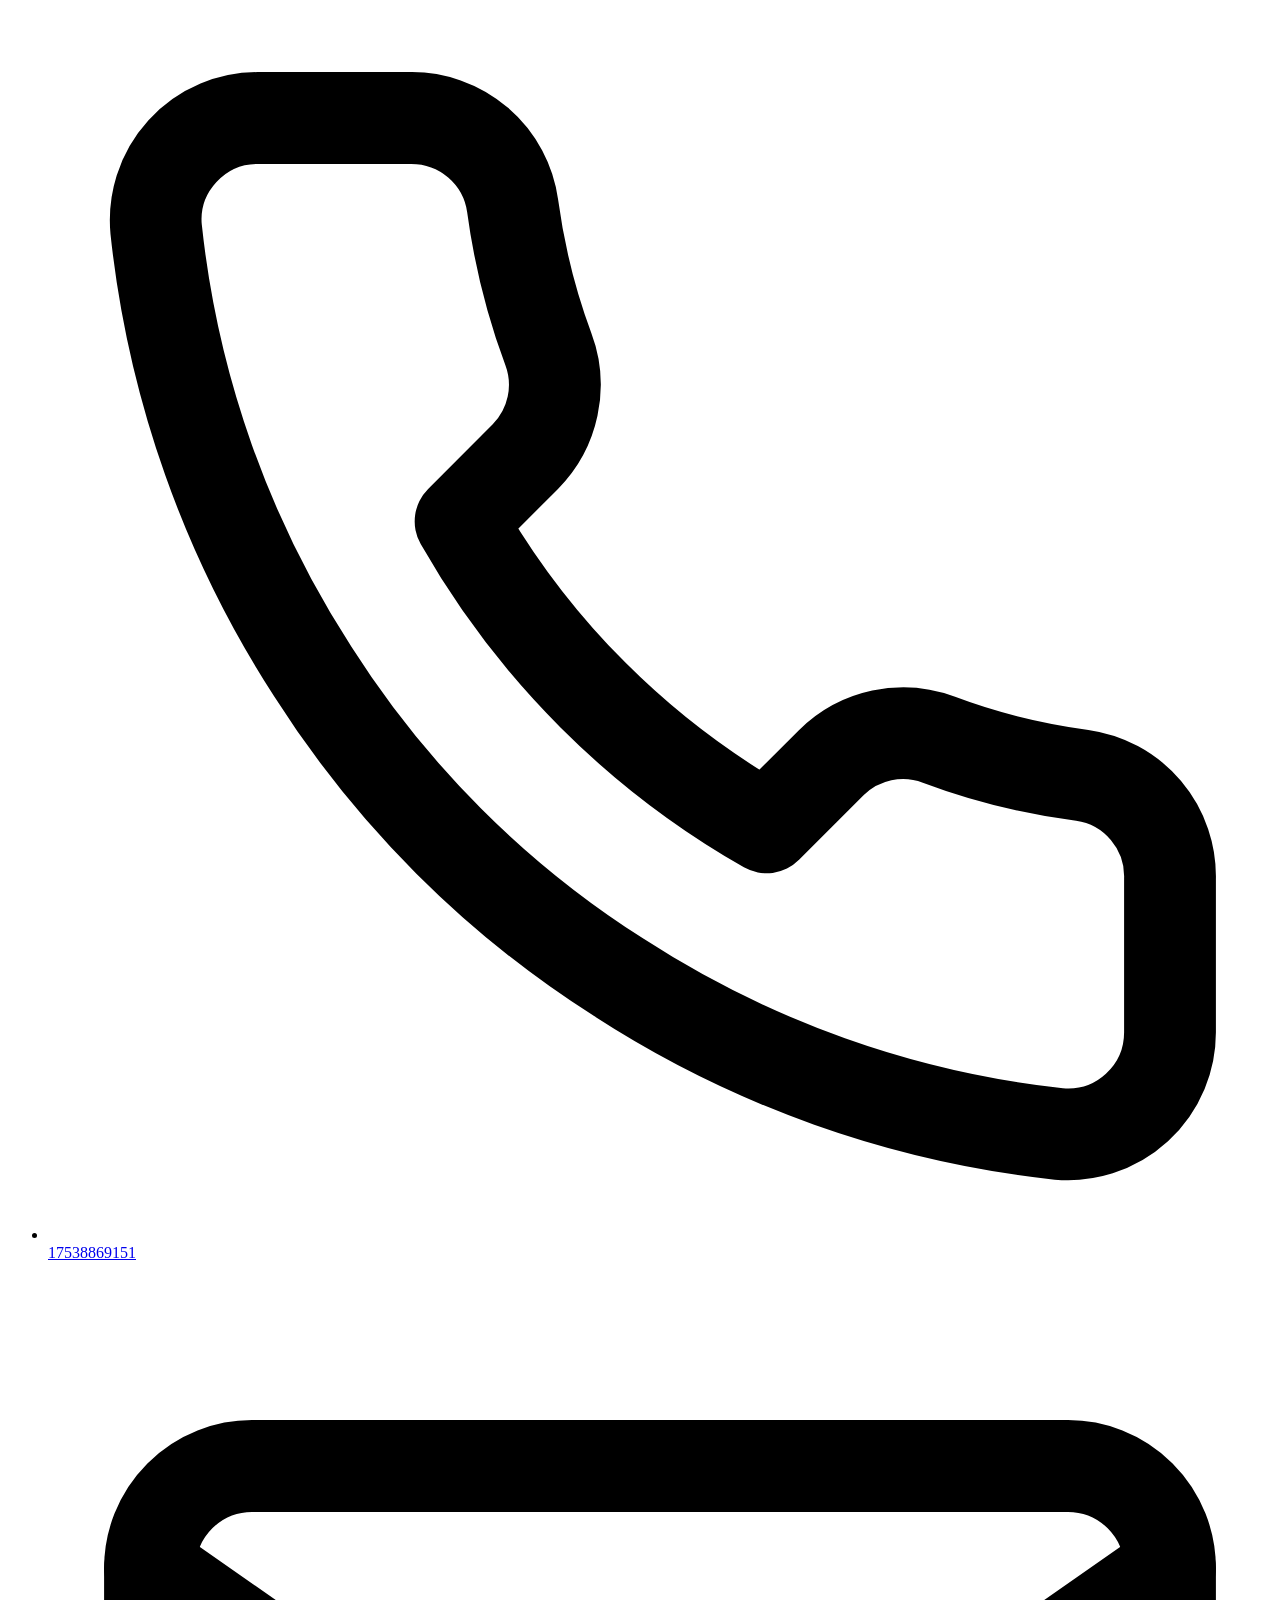
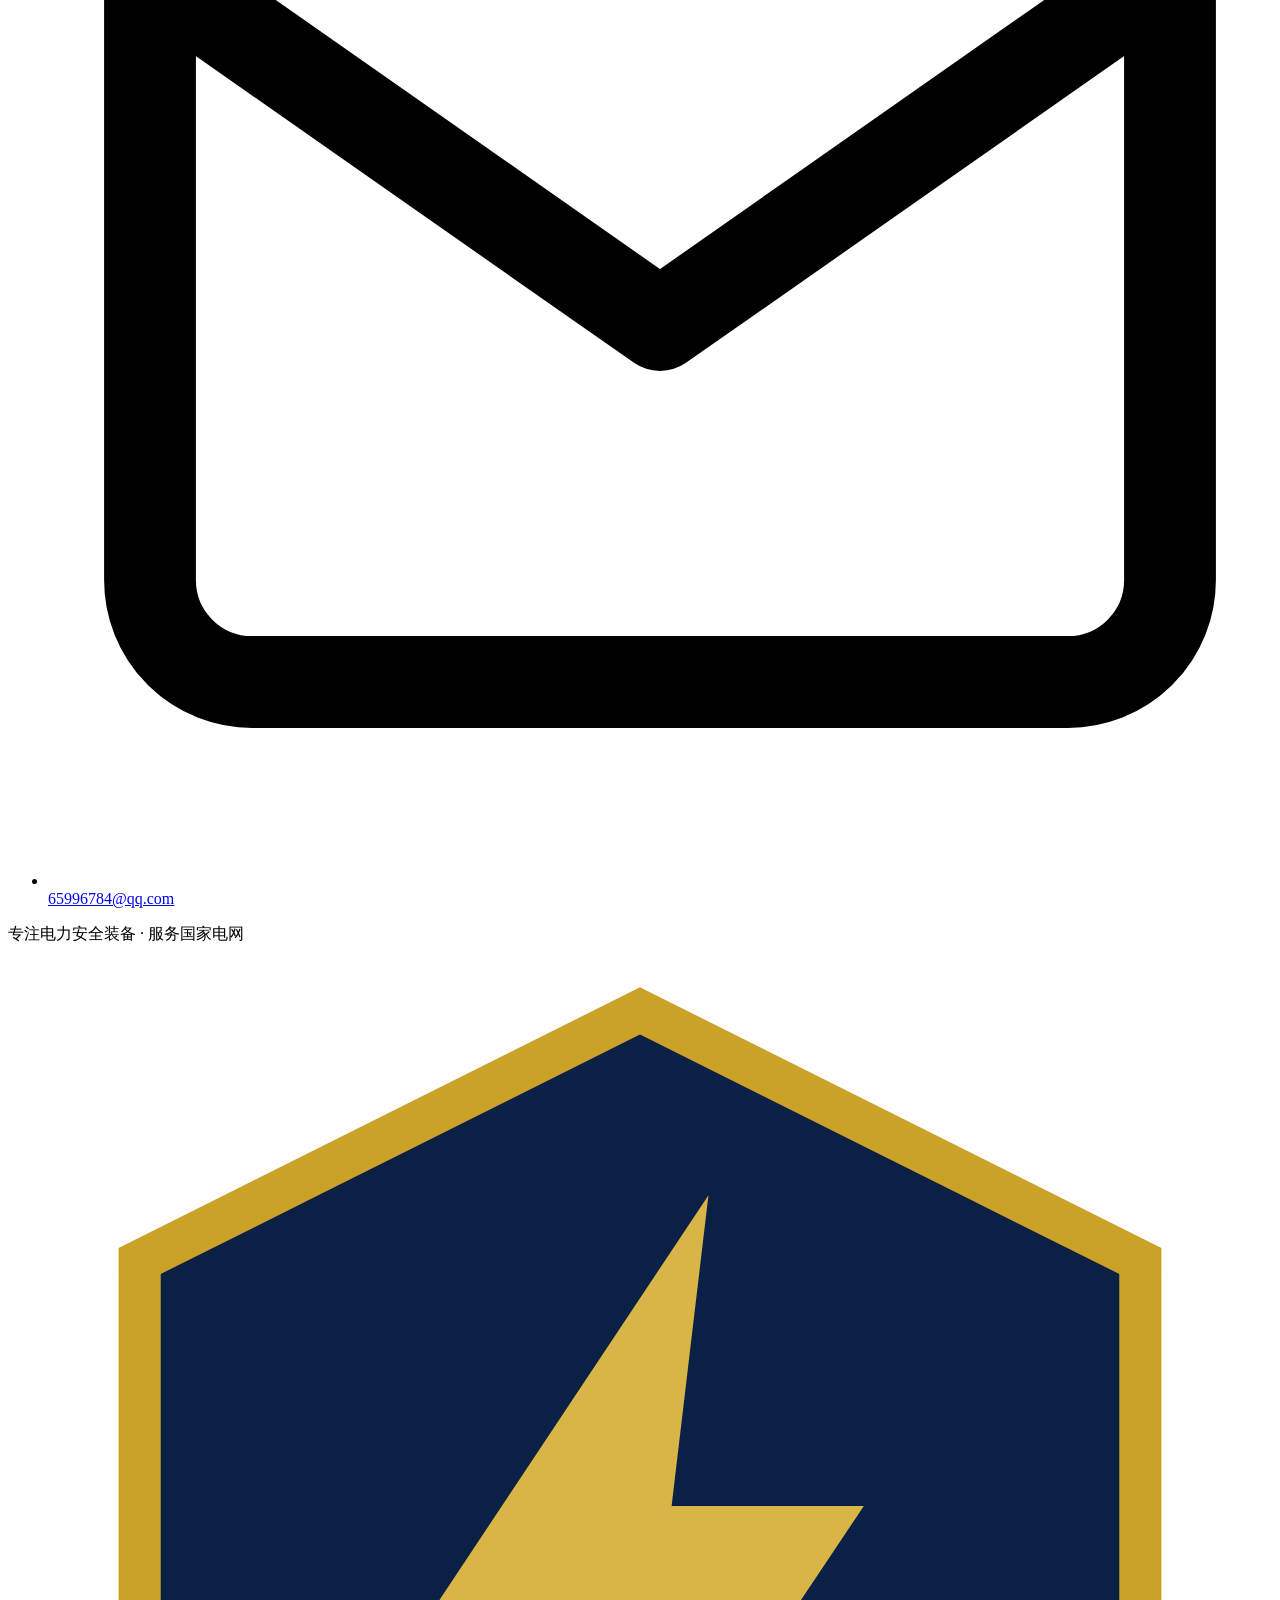
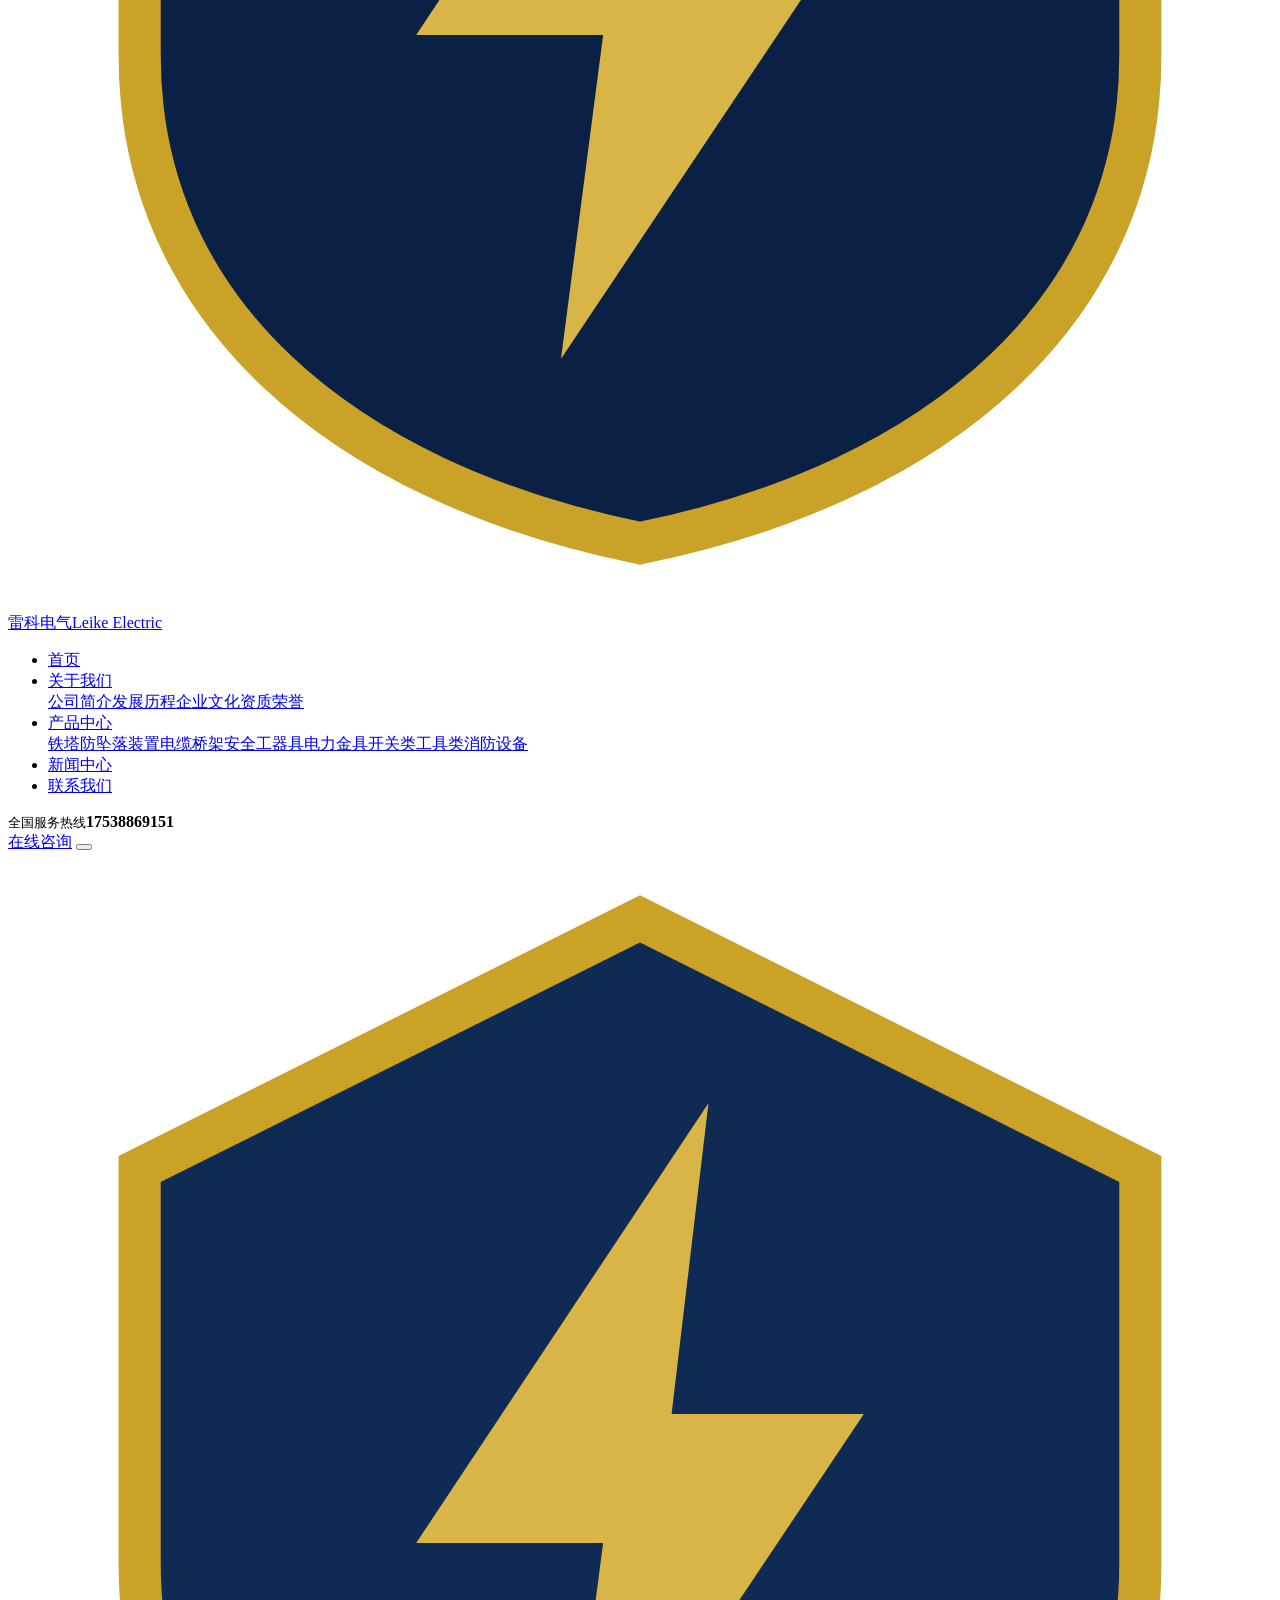
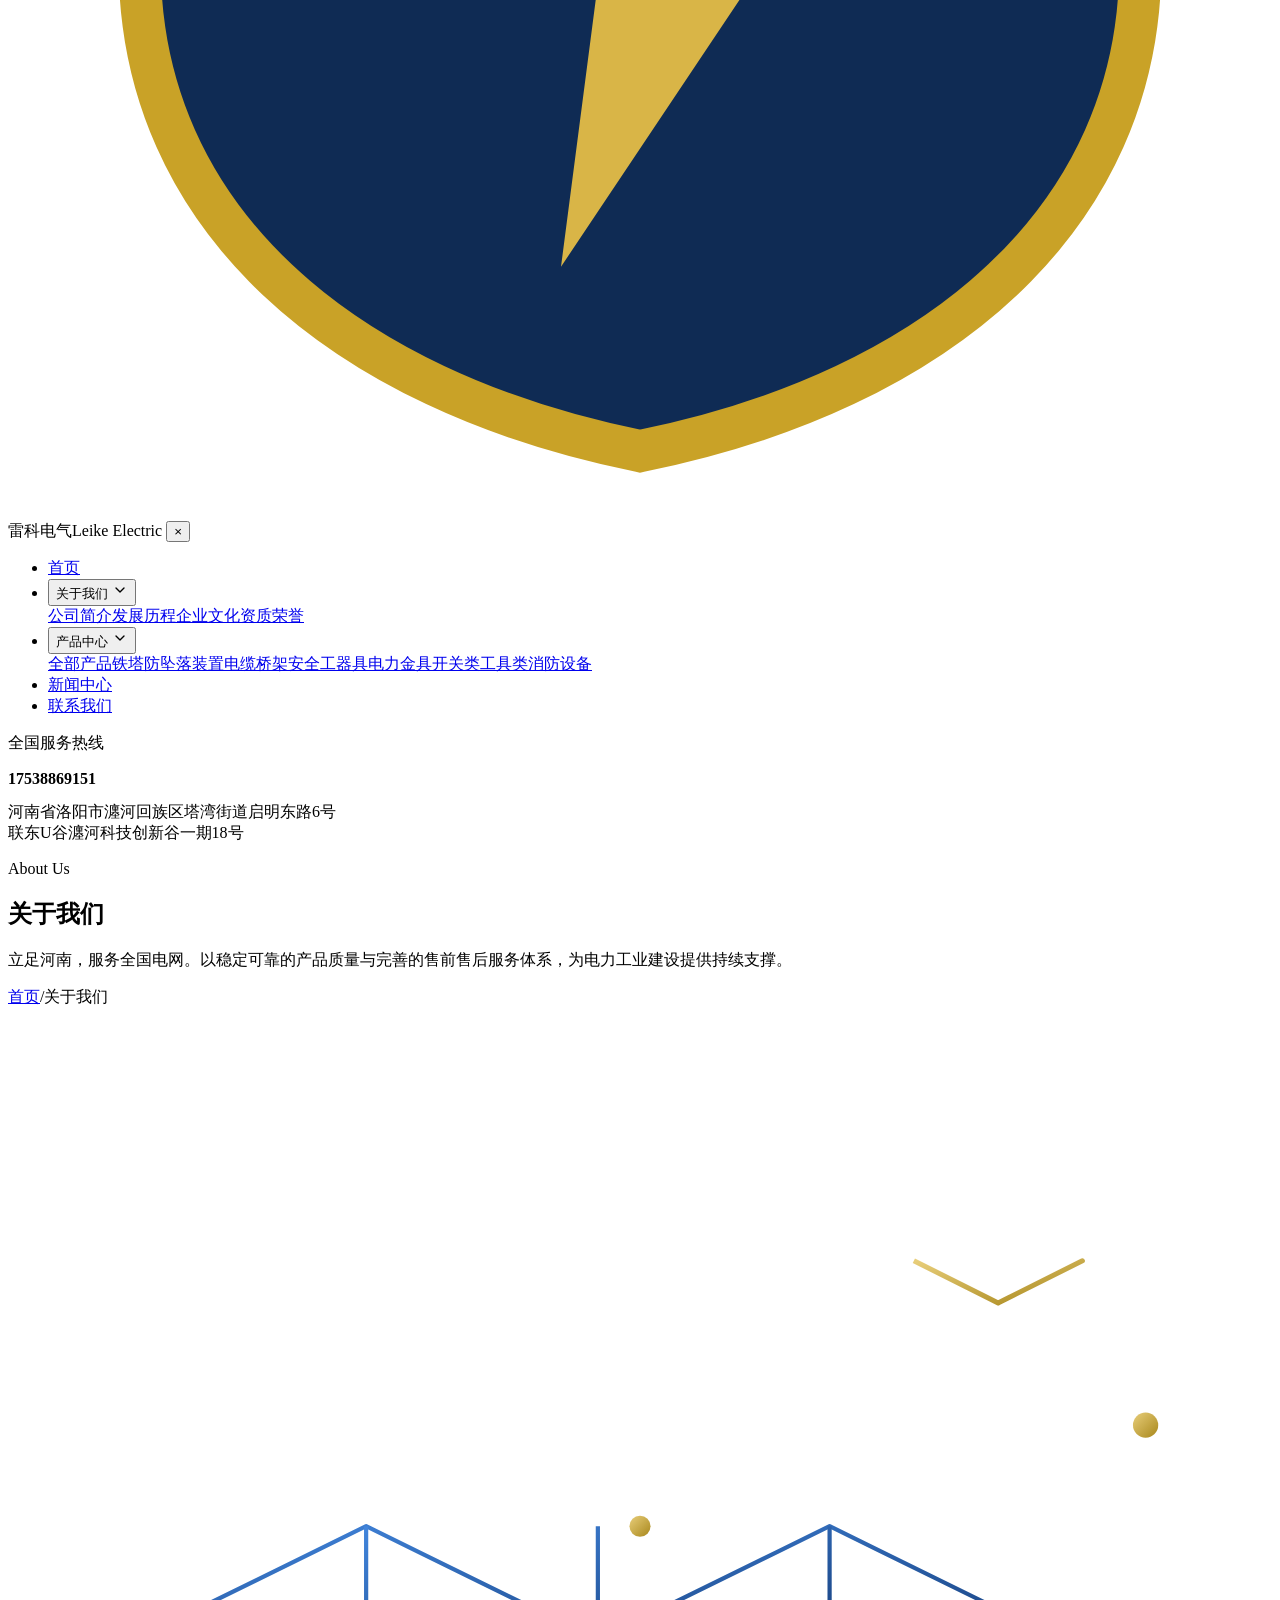
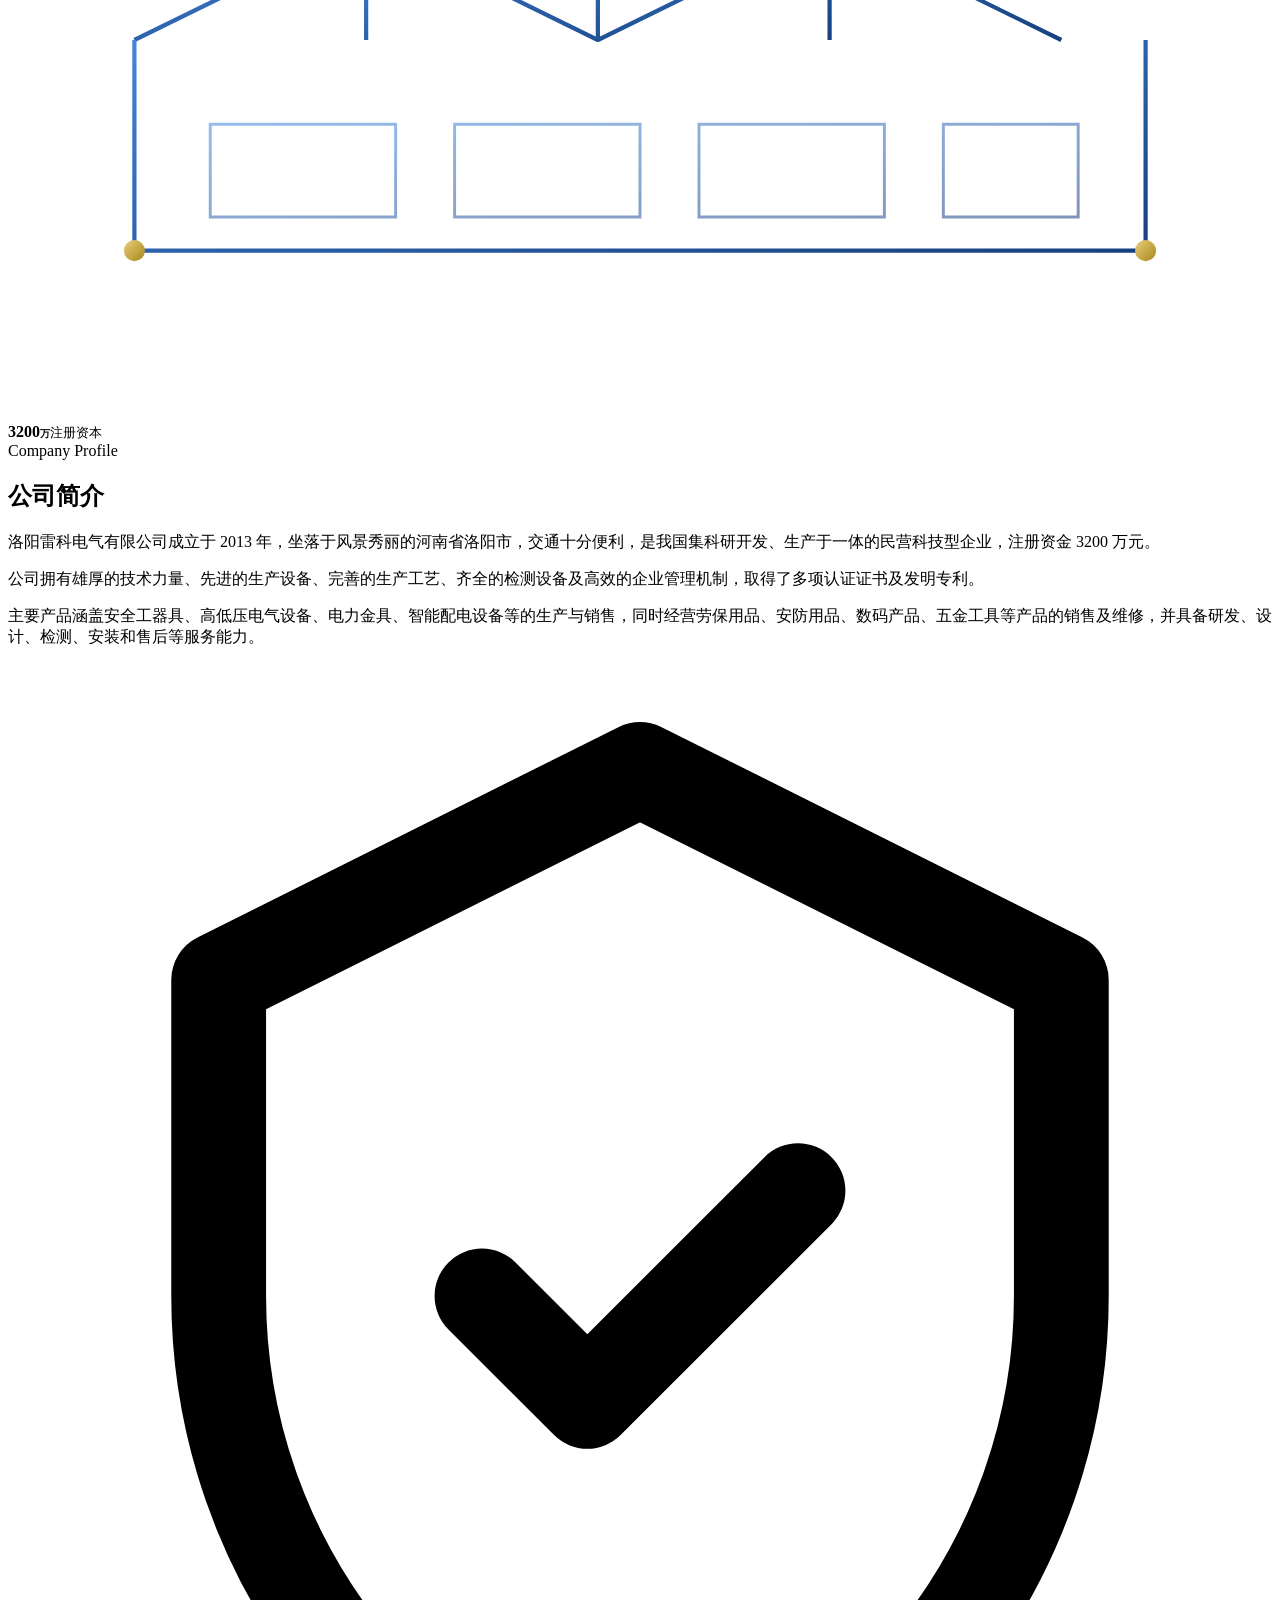
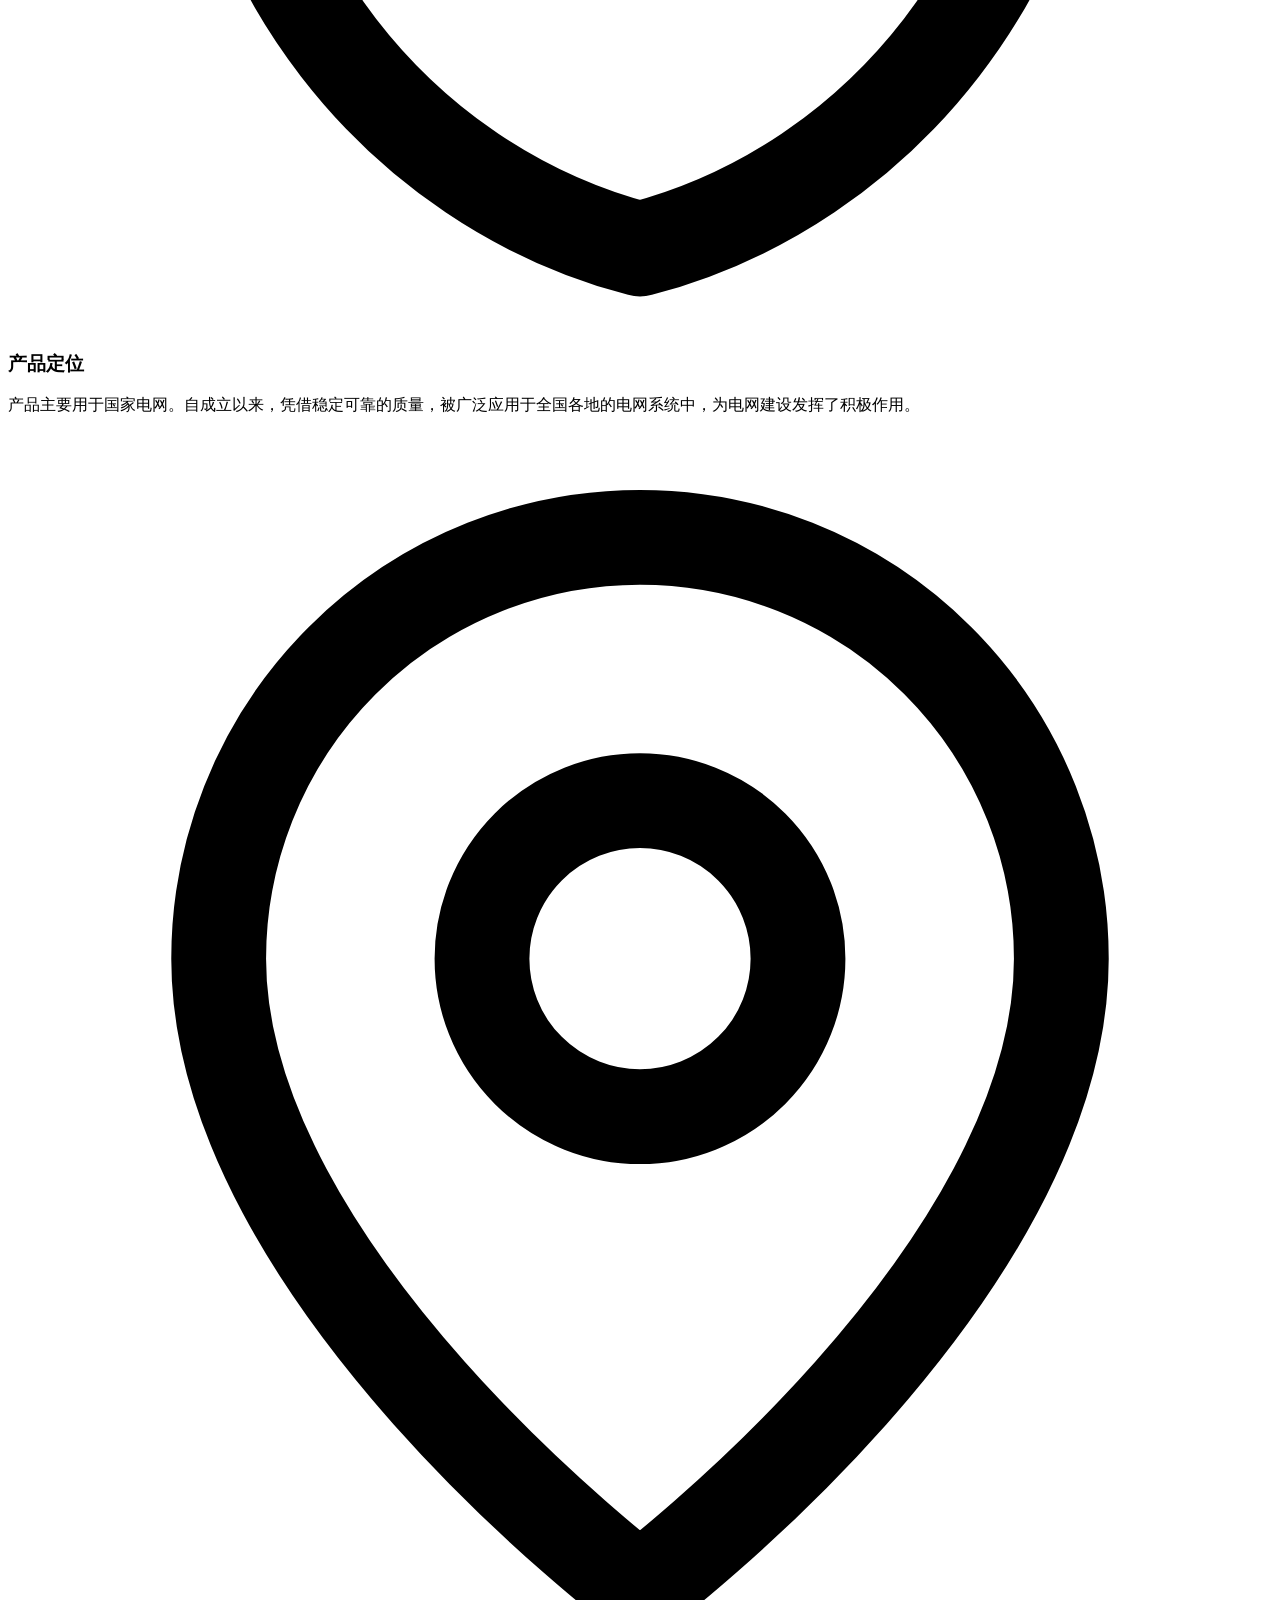
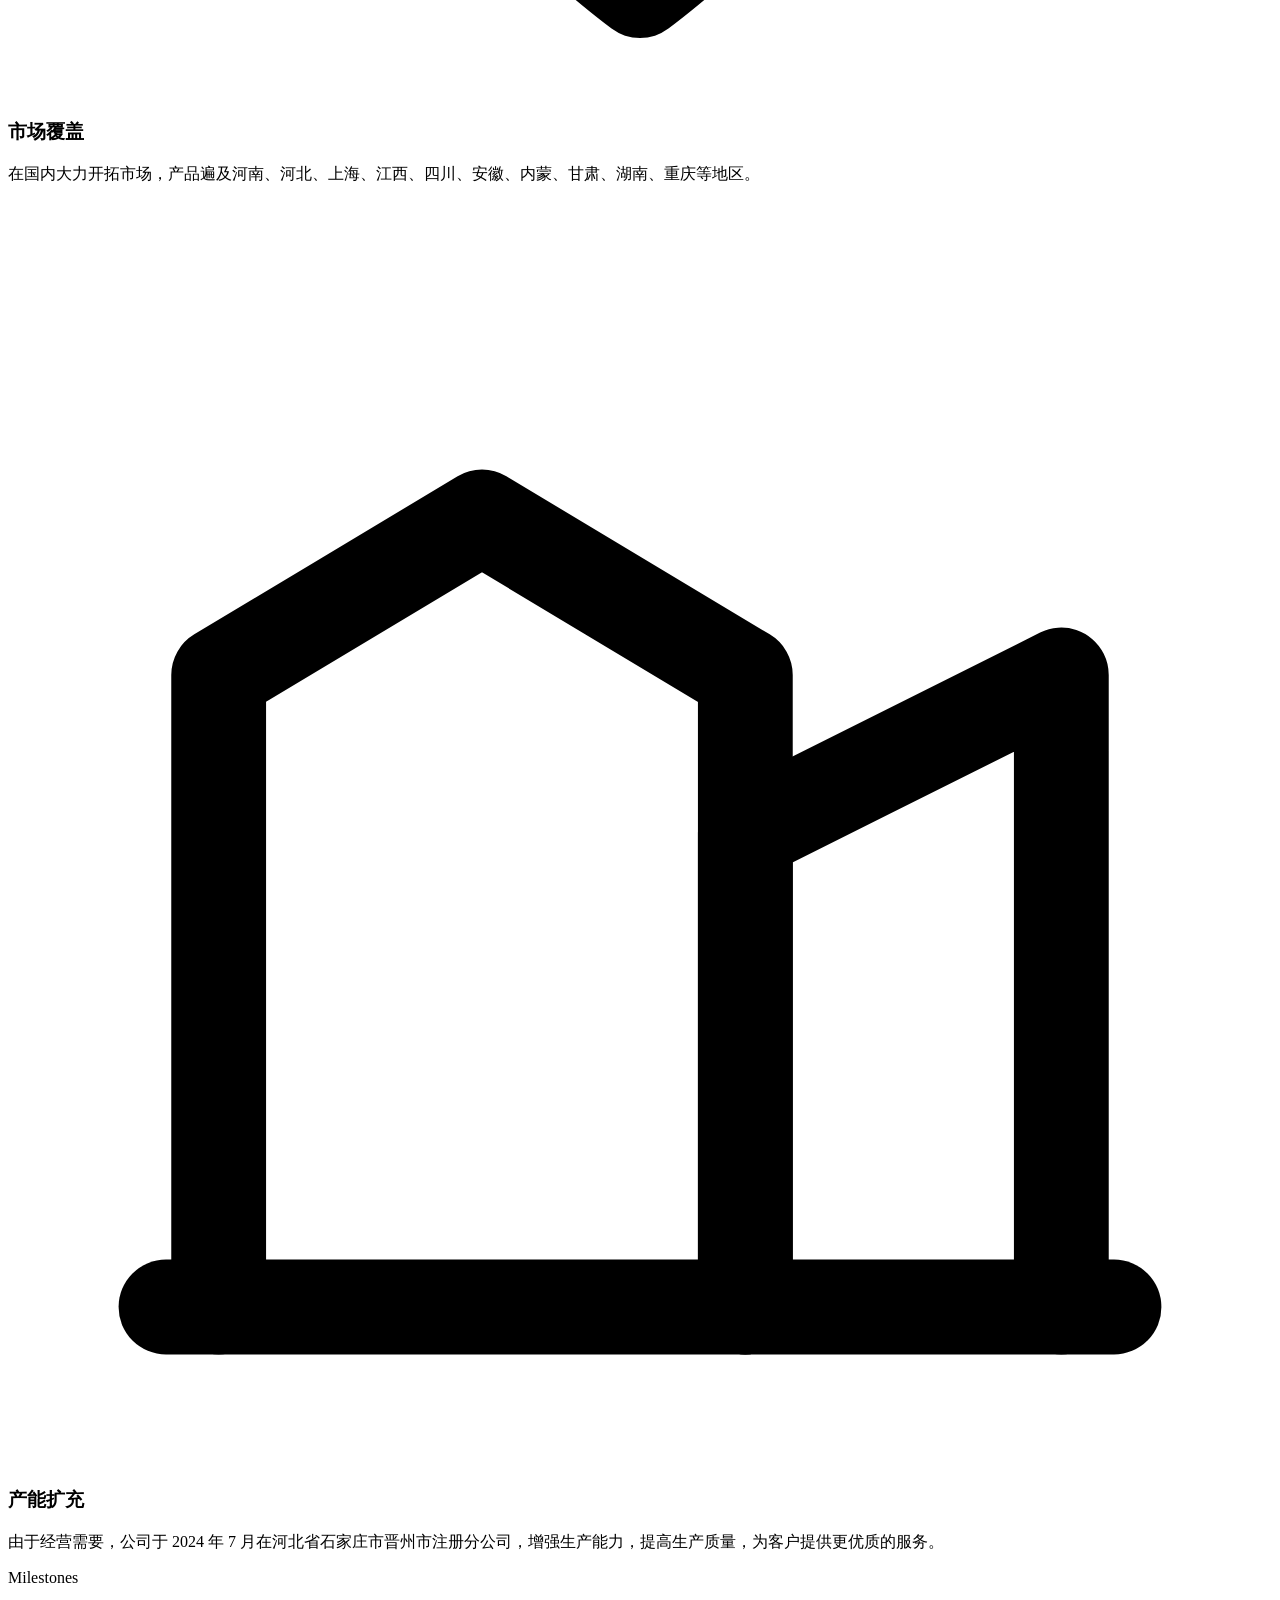
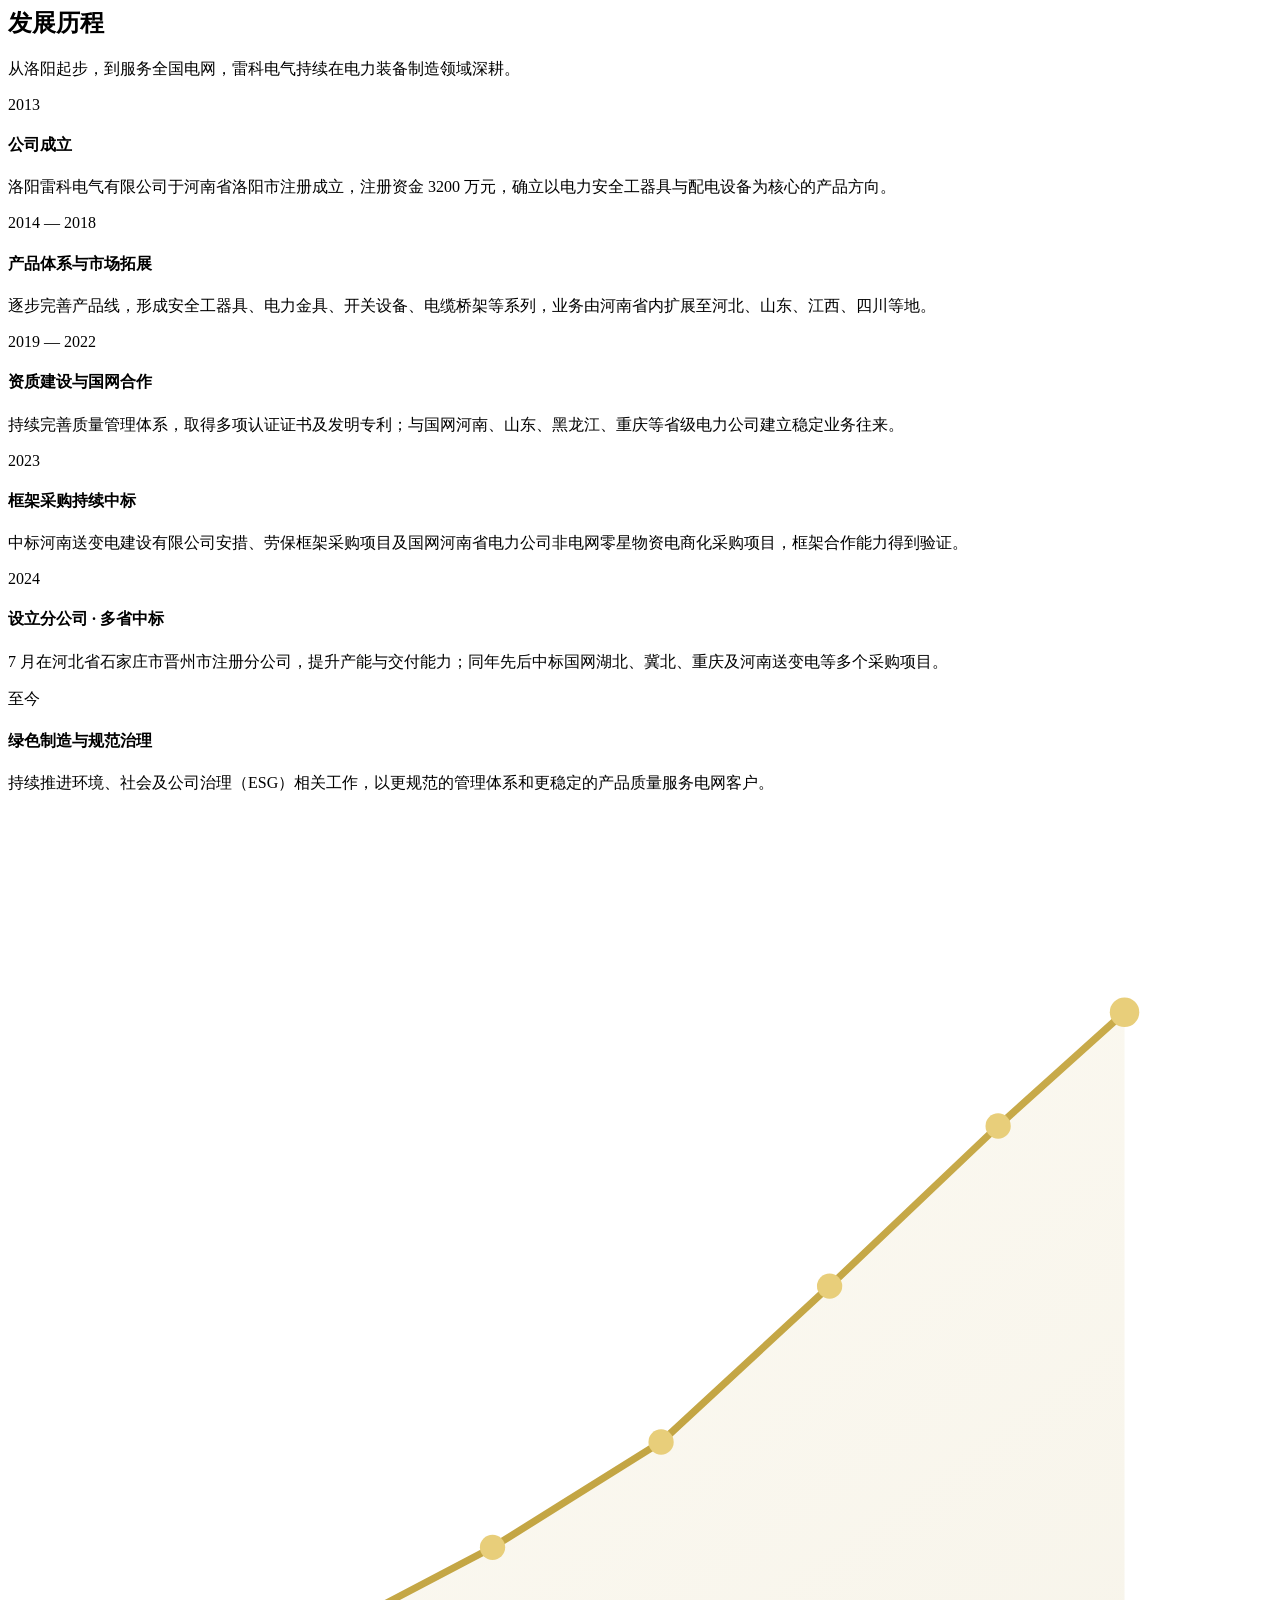
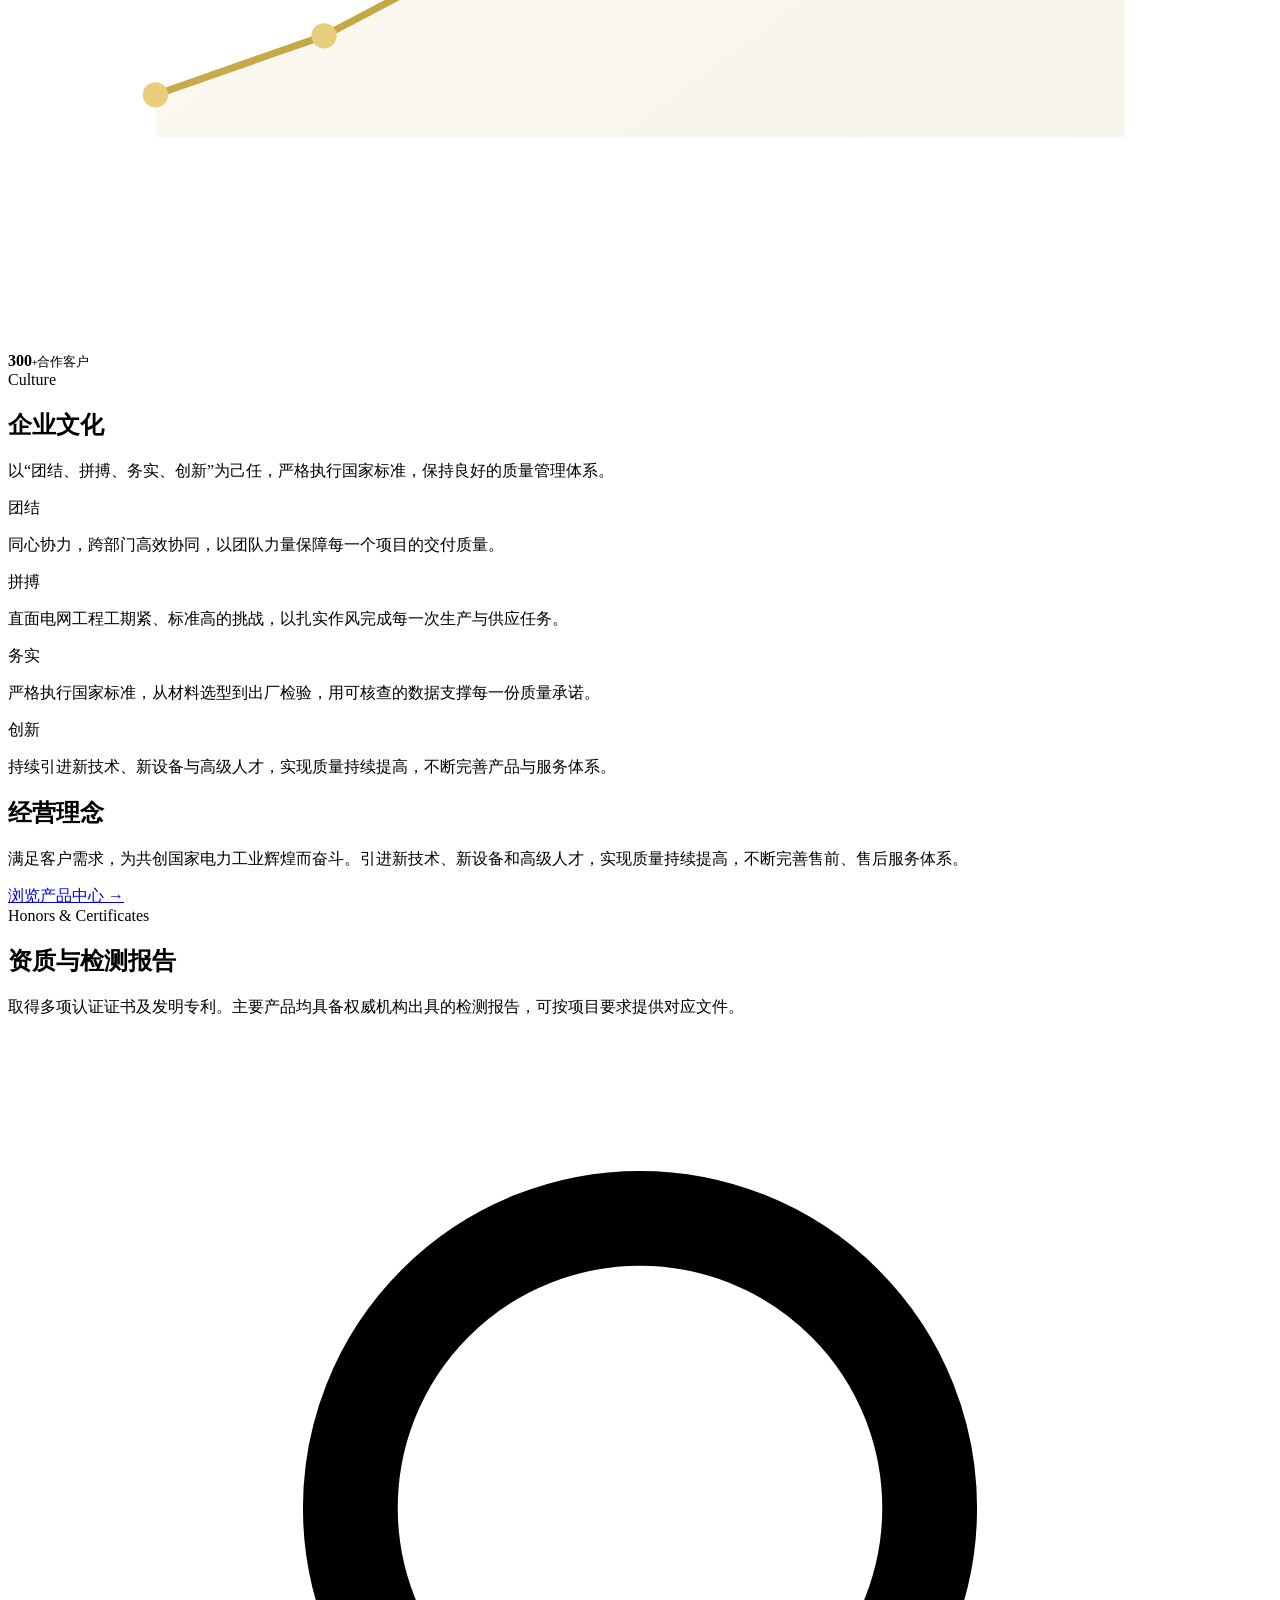
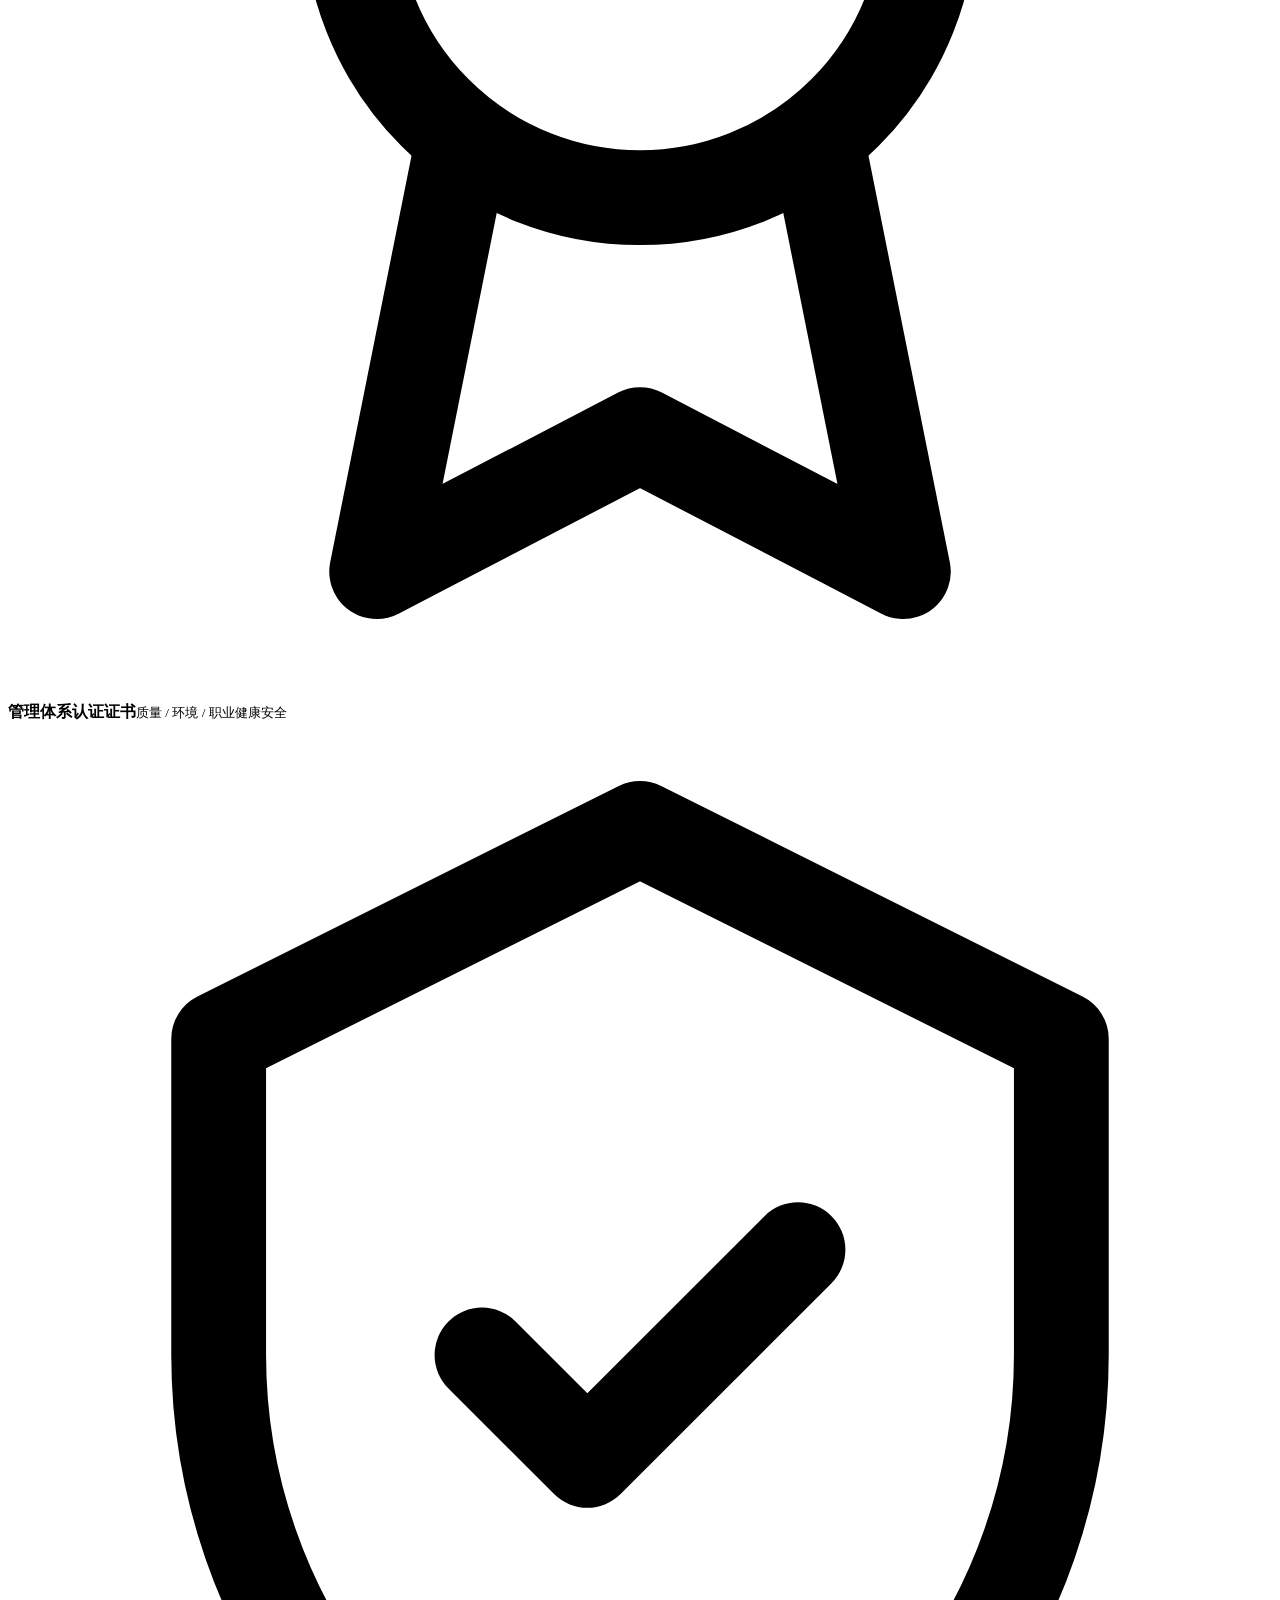
==== about.html @ 987a9dea "上传 about.html" ====
<!DOCTYPE html>
<html lang="zh-CN">
<head>
<meta charset="UTF-8">
<meta name="viewport" content="width=device-width, initial-scale=1, viewport-fit=cover">
<title>关于我们 — 洛阳雷科电气有限公司</title>
<meta name="description" content="洛阳雷科电气有限公司成立于2013年，注册资金3200万元，坐落于河南省洛阳市，是集科研开发、生产于一体的民营科技型企业。拥有雄厚技术力量、先进生产设备与齐全检测设备，取得多项认证证书及发明专利，2024年于河北石家庄晋州市设立分公司。">
<meta name="keywords" content="洛阳雷科电气,公司简介,发展历程,企业文化,资质荣誉,管理体系认证,发明专利">
<meta name="theme-color" content="#0A2145">
<link rel="icon" href="assets/favicon.svg" type="image/svg+xml">
<link rel="stylesheet" href="css/style.css">
</head>
<body>

<div class="topbar">
  <div class="container topbar-in">
    <ul>
      <li><svg viewBox="0 0 24 24" fill="none" stroke="currentColor" stroke-width="1.8" stroke-linecap="round" stroke-linejoin="round"><path d="M22 16.92v3a2 2 0 0 1-2.18 2 19.79 19.79 0 0 1-8.63-3.07 19.5 19.5 0 0 1-6-6 19.79 19.79 0 0 1-3.07-8.67A2 2 0 0 1 4.11 2h3a2 2 0 0 1 2 1.72c.13.96.36 1.9.7 2.81a2 2 0 0 1-.45 2.11L8.09 9.91a16 16 0 0 0 6 6l1.27-1.27a2 2 0 0 1 2.11-.45c.9.34 1.85.57 2.81.7A2 2 0 0 1 22 16.92z"/></svg><a href="tel:17538869151">17538869151</a></li>
      <li><svg viewBox="0 0 24 24" fill="none" stroke="currentColor" stroke-width="1.8" stroke-linecap="round" stroke-linejoin="round"><path d="M4 4h16a2 2 0 0 1 2 2v12a2 2 0 0 1-2 2H4a2 2 0 0 1-2-2V6a2 2 0 0 1 2-2z"/><path d="m22 6-10 7L2 6"/></svg><a href="mailto:65996784@qq.com">65996784@qq.com</a></li>
    </ul>
    <div class="topbar-tag">专注电力安全装备 · 服务国家电网</div>
  </div>
</div>

<header class="site-header">
  <div class="container nav-in">
    <a class="logo" href="index.html" aria-label="洛阳雷科电气有限公司 首页">
      <svg class="logo-mark" viewBox="0 0 48 48" fill="none" aria-hidden="true">
        <path d="M24 2.5 43 12v15c0 9.6-7.6 16.2-19 18.5C12.6 43.2 5 36.6 5 27V12L24 2.5z" fill="#0A2145"/>
        <path d="M24 2.5 43 12v15c0 9.6-7.6 16.2-19 18.5C12.6 43.2 5 36.6 5 27V12L24 2.5z" stroke="#C9A227" stroke-width="1.6"/>
        <path d="M26.6 9.5 15.5 26.2h7.1l-1.6 12.3 11.5-17.2h-7.3l1.4-11.8z" fill="#D9B547"/>
      </svg>
      <span class="logo-text"><span class="logo-cn">雷科电气</span><span class="logo-en">Leike Electric</span></span>
    </a>
    <nav class="nav-main" aria-label="主导航">
      <ul class="nav-list">
        <li><a href="index.html">首页</a></li>
        <li>
          <a href="about.html">关于我们</a>
          <div class="nav-drop">
            <a href="about.html#intro">公司简介</a><a href="about.html#history">发展历程</a><a href="about.html#culture">企业文化</a><a href="about.html#honors">资质荣誉</a>
          </div>
        </li>
        <li>
          <a href="products.html">产品中心</a>
          <div class="nav-drop">
            <a href="products.html?cat=tower">铁塔防坠落装置</a><a href="products.html?cat=tray">电缆桥架</a><a href="products.html?cat=safety">安全工器具</a><a href="products.html?cat=fitting">电力金具</a><a href="products.html?cat=switch">开关类</a><a href="products.html?cat=tool">工具类</a><a href="products.html?cat=fire">消防设备</a>
          </div>
        </li>
        <li><a href="news.html">新闻中心</a></li>
        <li><a href="contact.html">联系我们</a></li>
      </ul>
    </nav>
    <div class="header-cta">
      <div class="header-tel"><small>全国服务热线</small><b>17538869151</b></div>
      <a class="btn btn-gold btn-sm" href="contact.html">在线咨询</a>
      <button class="burger" type="button" aria-label="打开菜单" aria-expanded="false" aria-controls="mobileDrawer"><span></span></button>
    </div>
  </div>
</header>

<div class="scrim"></div>
<aside class="drawer" id="mobileDrawer" aria-label="移动端导航">
  <div class="drawer-head">
    <span class="logo">
      <svg class="logo-mark" viewBox="0 0 48 48" fill="none" aria-hidden="true">
        <path d="M24 2.5 43 12v15c0 9.6-7.6 16.2-19 18.5C12.6 43.2 5 36.6 5 27V12L24 2.5z" fill="#0F2B54"/>
        <path d="M24 2.5 43 12v15c0 9.6-7.6 16.2-19 18.5C12.6 43.2 5 36.6 5 27V12L24 2.5z" stroke="#C9A227" stroke-width="1.6"/>
        <path d="M26.6 9.5 15.5 26.2h7.1l-1.6 12.3 11.5-17.2h-7.3l1.4-11.8z" fill="#D9B547"/>
      </svg>
      <span class="logo-text"><span class="logo-cn">雷科电气</span><span class="logo-en">Leike Electric</span></span>
    </span>
    <button class="drawer-close" type="button" aria-label="关闭菜单">&times;</button>
  </div>
  <ul class="drawer-nav">
    <li><a href="index.html">首页</a></li>
    <li>
      <button class="drow" type="button" aria-expanded="false">关于我们 <svg class="chev" width="16" height="16" viewBox="0 0 24 24" fill="none" stroke="currentColor" stroke-width="2" stroke-linecap="round" stroke-linejoin="round"><path d="m6 9 6 6 6-6"/></svg></button>
      <div class="dsub"><a href="about.html#intro">公司简介</a><a href="about.html#history">发展历程</a><a href="about.html#culture">企业文化</a><a href="about.html#honors">资质荣誉</a></div>
    </li>
    <li>
      <button class="drow" type="button" aria-expanded="false">产品中心 <svg class="chev" width="16" height="16" viewBox="0 0 24 24" fill="none" stroke="currentColor" stroke-width="2" stroke-linecap="round" stroke-linejoin="round"><path d="m6 9 6 6 6-6"/></svg></button>
      <div class="dsub">
        <a href="products.html">全部产品</a><a href="products.html?cat=tower">铁塔防坠落装置</a><a href="products.html?cat=tray">电缆桥架</a><a href="products.html?cat=safety">安全工器具</a><a href="products.html?cat=fitting">电力金具</a><a href="products.html?cat=switch">开关类</a><a href="products.html?cat=tool">工具类</a><a href="products.html?cat=fire">消防设备</a>
      </div>
    </li>
    <li><a href="news.html">新闻中心</a></li>
    <li><a href="contact.html">联系我们</a></li>
  </ul>
  <div class="drawer-foot">
    <p>全国服务热线</p><b>17538869151</b>
    <p style="margin-top:14px">河南省洛阳市瀍河回族区塔湾街道启明东路6号<br>联东U谷瀍河科技创新谷一期18号</p>
  </div>
</aside>

<main>

<section class="page-banner">
  <div class="container page-banner-in">
    <span class="eyebrow">About Us</span>
    <h1>关于我们</h1>
    <p>立足河南，服务全国电网。以稳定可靠的产品质量与完善的售前售后服务体系，为电力工业建设提供持续支撑。</p>
    <nav class="breadcrumb" aria-label="面包屑">
      <a href="index.html">首页</a><span>/</span><span style="color:var(--on-dark-soft)">关于我们</span>
    </nav>
  </div>
</section>

<!-- ============ 公司简介 ============ -->
<section class="section" id="intro">
  <div class="container">
    <div class="split">
      <div class="split-media reveal">
        <div class="media-frame">
          <svg viewBox="0 0 600 480" fill="none" aria-hidden="true">
            <defs>
              <linearGradient id="abGold" x1="0" y1="0" x2="1" y2="1"><stop offset="0" stop-color="#E8CE7A"/><stop offset="1" stop-color="#A8871B"/></linearGradient>
              <linearGradient id="abBlue" x1="0" y1="0" x2="1" y2="1"><stop offset="0" stop-color="#4185DC"/><stop offset="1" stop-color="#17407E"/></linearGradient>
            </defs>
            <g stroke="url(#abBlue)" stroke-width="2" fill="none" stroke-linejoin="round">
              <path d="M60 300 L 170 246 L 280 300 L 390 246 L 500 300"/>
              <path d="M60 300 V 400 H 540 V 300"/>
              <path d="M170 246 V 300 M 280 300 V 246 M 390 246 V 300"/>
            </g>
            <g stroke="url(#abBlue)" stroke-width="1.4" opacity=".55">
              <path d="M96 340 h88 v44 H96z M212 340 h88 v44 h-88z M328 340 h88 v44 h-88z M444 340 h64 v44 h-64z"/>
            </g>
            <g stroke="url(#abGold)" stroke-width="2.4" stroke-linecap="round">
              <path d="M470 120 V 300"/><path d="M400 140 H 540"/><path d="M470 140 L 430 120 L 470 140 L 510 120"/><path d="M540 140 V 190"/>
            </g>
            <circle cx="540" cy="198" r="6" fill="url(#abGold)"/>
            <g fill="url(#abGold)"><circle cx="60" cy="400" r="5"/><circle cx="540" cy="400" r="5"/><circle cx="300" cy="246" r="5"/></g>
            <path d="M30 400 H 570" stroke="url(#abBlue)" stroke-width="2" opacity=".5"/>
            <path d="M30 418 H 570" stroke="url(#abBlue)" stroke-width="1.4" opacity=".25"/>
          </svg>
        </div>
        <div class="frame-badge"><b>3200<span style="font-size:.6em">万</span></b><small>注册资本</small></div>
      </div>

      <div class="split-copy reveal">
        <span class="eyebrow">Company Profile</span>
        <h2 class="h2">公司简介</h2>
        <p style="margin-top:var(--sp-5)">
          洛阳雷科电气有限公司成立于 2013 年，坐落于风景秀丽的河南省洛阳市，交通十分便利，是我国集科研开发、生产于一体的民营科技型企业，注册资金 3200 万元。
        </p>
        <p>
          公司拥有雄厚的技术力量、先进的生产设备、完善的生产工艺、齐全的检测设备及高效的企业管理机制，取得了多项认证证书及发明专利。
        </p>
        <p>
          主要产品涵盖安全工器具、高低压电气设备、电力金具、智能配电设备等的生产与销售，同时经营劳保用品、安防用品、数码产品、五金工具等产品的销售及维修，并具备研发、设计、检测、安装和售后等服务能力。
        </p>
      </div>
    </div>

    <div class="grid g-3" style="margin-top:var(--sp-8)">
      <div class="feat reveal" style="--d:0ms">
        <span class="feat-ico"><svg viewBox="0 0 24 24" fill="none" stroke="currentColor" stroke-width="1.8" stroke-linecap="round" stroke-linejoin="round"><path d="M12 2 4 6v6c0 5 3.4 9.3 8 10.5 4.6-1.2 8-5.5 8-10.5V6l-8-4z"/><path d="m9 12 2 2 4-4"/></svg></span>
        <h3>产品定位</h3>
        <p>产品主要用于国家电网。自成立以来，凭借稳定可靠的质量，被广泛应用于全国各地的电网系统中，为电网建设发挥了积极作用。</p>
      </div>
      <div class="feat reveal" style="--d:80ms">
        <span class="feat-ico"><svg viewBox="0 0 24 24" fill="none" stroke="currentColor" stroke-width="1.8" stroke-linecap="round" stroke-linejoin="round"><circle cx="12" cy="10" r="3"/><path d="M20 10c0 6-8 12-8 12s-8-6-8-12a8 8 0 0 1 16 0z"/></svg></span>
        <h3>市场覆盖</h3>
        <p>在国内大力开拓市场，产品遍及河南、河北、上海、江西、四川、安徽、内蒙、甘肃、湖南、重庆等地区。</p>
      </div>
      <div class="feat reveal" style="--d:160ms">
        <span class="feat-ico"><svg viewBox="0 0 24 24" fill="none" stroke="currentColor" stroke-width="1.8" stroke-linecap="round" stroke-linejoin="round"><path d="M3 21h18"/><path d="M4 21V9l5-3 5 3v12"/><path d="M14 21V12l6-3v12"/></svg></span>
        <h3>产能扩充</h3>
        <p>由于经营需要，公司于 2024 年 7 月在河北省石家庄市晋州市注册分公司，增强生产能力，提高生产质量，为客户提供更优质的服务。</p>
      </div>
    </div>
  </div>
</section>

<!-- ============ 发展历程 ============ -->
<section class="section bg-alt" id="history">
  <div class="container">
    <div class="sec-head center reveal">
      <span class="eyebrow">Milestones</span>
      <h2 class="h2">发展历程</h2>
      <p>从洛阳起步，到服务全国电网，雷科电气持续在电力装备制造领域深耕。</p>
    </div>

    <div class="split" style="align-items:start">
      <div class="timeline reveal">
        <div class="tl-item gold">
          <div class="tl-year">2013</div>
          <h4>公司成立</h4>
          <p>洛阳雷科电气有限公司于河南省洛阳市注册成立，注册资金 3200 万元，确立以电力安全工器具与配电设备为核心的产品方向。</p>
        </div>
        <div class="tl-item">
          <div class="tl-year">2014 — 2018</div>
          <h4>产品体系与市场拓展</h4>
          <p>逐步完善产品线，形成安全工器具、电力金具、开关设备、电缆桥架等系列，业务由河南省内扩展至河北、山东、江西、四川等地。</p>
        </div>
        <div class="tl-item">
          <div class="tl-year">2019 — 2022</div>
          <h4>资质建设与国网合作</h4>
          <p>持续完善质量管理体系，取得多项认证证书及发明专利；与国网河南、山东、黑龙江、重庆等省级电力公司建立稳定业务往来。</p>
        </div>
        <div class="tl-item">
          <div class="tl-year">2023</div>
          <h4>框架采购持续中标</h4>
          <p>中标河南送变电建设有限公司安措、劳保框架采购项目及国网河南省电力公司非电网零星物资电商化采购项目，框架合作能力得到验证。</p>
        </div>
        <div class="tl-item gold">
          <div class="tl-year">2024</div>
          <h4>设立分公司 · 多省中标</h4>
          <p>7 月在河北省石家庄市晋州市注册分公司，提升产能与交付能力；同年先后中标国网湖北、冀北、重庆及河南送变电等多个采购项目。</p>
        </div>
        <div class="tl-item">
          <div class="tl-year">至今</div>
          <h4>绿色制造与规范治理</h4>
          <p>持续推进环境、社会及公司治理（ESG）相关工作，以更规范的管理体系和更稳定的产品质量服务电网客户。</p>
        </div>
      </div>

      <div class="reveal">
        <div class="media-frame" style="aspect-ratio:4/3.6">
          <svg viewBox="0 0 600 540" fill="none" aria-hidden="true">
            <defs>
              <linearGradient id="hsGold" x1="0" y1="0" x2="1" y2="1"><stop offset="0" stop-color="#E8CE7A"/><stop offset="1" stop-color="#A8871B"/></linearGradient>
              <linearGradient id="hsBlue" x1="0" y1="1" x2="1" y2="0"><stop offset="0" stop-color="#17407E"/><stop offset="1" stop-color="#4185DC"/></linearGradient>
            </defs>
            <!-- 折线增长图 -->
            <g stroke="rgba(255,255,255,.08)" stroke-width="1">
              <path d="M60 120 H 540 M60 200 H 540 M60 280 H 540 M60 360 H 540 M60 440 H 540"/>
            </g>
            <path d="M60 440 H 540" stroke="url(#hsBlue)" stroke-width="2" opacity=".6"/>
            <path d="M60 60 V 440" stroke="url(#hsBlue)" stroke-width="2" opacity=".6"/>
            <path d="M70 420 L 150 392 L 230 350 L 310 300 L 390 226 L 470 150 L 530 96"
                  stroke="url(#hsGold)" stroke-width="3.4" stroke-linecap="round" stroke-linejoin="round" fill="none"/>
            <path d="M70 420 L 150 392 L 230 350 L 310 300 L 390 226 L 470 150 L 530 96 L 530 440 L 70 440 Z"
                  fill="url(#hsGold)" opacity=".09"/>
            <g fill="#E8CE7A">
              <circle cx="70" cy="420" r="6"/><circle cx="150" cy="392" r="6"/><circle cx="230" cy="350" r="6"/>
              <circle cx="310" cy="300" r="6"/><circle cx="390" cy="226" r="6"/><circle cx="470" cy="150" r="6"/><circle cx="530" cy="96" r="7"/>
            </g>
            <g fill="rgba(255,255,255,.42)" font-family="Georgia, serif" font-size="17">
              <text x="58" y="478">2013</text><text x="232" y="478">2018</text><text x="392" y="478">2022</text><text x="500" y="478">2026</text>
            </g>
          </svg>
        </div>
        <div class="frame-badge" style="left:auto;right:18px;bottom:24px">
          <b>300<span style="font-size:.6em">+</span></b><small>合作客户</small>
        </div>
      </div>
    </div>
  </div>
</section>

<!-- ============ 企业文化 ============ -->
<section class="section" id="culture">
  <div class="container">
    <div class="sec-head center reveal">
      <span class="eyebrow">Culture</span>
      <h2 class="h2">企业文化</h2>
      <p>以“团结、拼搏、务实、创新”为己任，严格执行国家标准，保持良好的质量管理体系。</p>
    </div>

    <div class="grid g-4">
      <div class="value-card reveal" style="--d:0ms">
        <div class="value-cn">团结</div>
        <p>同心协力，跨部门高效协同，以团队力量保障每一个项目的交付质量。</p>
      </div>
      <div class="value-card reveal" style="--d:80ms">
        <div class="value-cn">拼搏</div>
        <p>直面电网工程工期紧、标准高的挑战，以扎实作风完成每一次生产与供应任务。</p>
      </div>
      <div class="value-card reveal" style="--d:160ms">
        <div class="value-cn">务实</div>
        <p>严格执行国家标准，从材料选型到出厂检验，用可核查的数据支撑每一份质量承诺。</p>
      </div>
      <div class="value-card reveal" style="--d:240ms">
        <div class="value-cn">创新</div>
        <p>持续引进新技术、新设备与高级人才，实现质量持续提高，不断完善产品与服务体系。</p>
      </div>
    </div>

    <div class="cta-band reveal" style="margin-top:var(--sp-8)">
      <div class="cta-in">
        <div>
          <h2>经营理念</h2>
          <p>满足客户需求，为共创国家电力工业辉煌而奋斗。引进新技术、新设备和高级人才，实现质量持续提高，不断完善售前、售后服务体系。</p>
        </div>
        <div class="cta-actions">
          <a class="btn btn-gold btn-lg" href="products.html">浏览产品中心 <span class="arw">→</span></a>
        </div>
      </div>
    </div>
  </div>
</section>

<!-- ============ 资质荣誉 ============ -->
<section class="section bg-alt" id="honors">
  <div class="container">
    <div class="sec-head center reveal">
      <span class="eyebrow">Honors &amp; Certificates</span>
      <h2 class="h2">资质与检测报告</h2>
      <p>取得多项认证证书及发明专利。主要产品均具备权威机构出具的检测报告，可按项目要求提供对应文件。</p>
    </div>

    <div class="cert-grid reveal">
      <div class="cert"><span class="cert-ico"><svg viewBox="0 0 24 24" fill="none" stroke="currentColor" stroke-width="1.8" stroke-linecap="round" stroke-linejoin="round"><circle cx="12" cy="9" r="5.5"/><path d="m8.6 13.6-1.6 8 5-2.6 5 2.6-1.6-8"/></svg></span><b>管理体系认证证书</b><small>质量 / 环境 / 职业健康安全</small></div>
      <div class="cert"><span class="cert-ico"><svg viewBox="0 0 24 24" fill="none" stroke="currentColor" stroke-width="1.8" stroke-linecap="round" stroke-linejoin="round"><path d="M12 2 4 6v6c0 5 3.4 9.3 8 10.5 4.6-1.2 8-5.5 8-10.5V6l-8-4z"/><path d="m9 12 2 2 4-4"/></svg></span><b>发明专利及实用新型</b><small>多项自主知识产权</small></div>
      <div class="cert"><span class="cert-ico"><svg viewBox="0 0 24 24" fill="none" stroke="currentColor" stroke-width="1.8" stroke-linecap="round" stroke-linejoin="round"><rect x="3" y="4" width="18" height="16" rx="2"/><path d="M7 9h10M7 13h6"/></svg></span><b>安全带 检测报告</b><small>GB 6095 全项检测</small></div>
      <div class="cert"><span class="cert-ico"><svg viewBox="0 0 24 24" fill="none" stroke="currentColor" stroke-width="1.8" stroke-linecap="round" stroke-linejoin="round"><path d="M12 3a7 7 0 0 0-7 7v4a4 4 0 0 0 4 4h1v-6H8v-2a4 4 0 0 1 8 0v2h-2v6h1a4 4 0 0 0 4-4v-4a7 7 0 0 0-7-7z"/></svg></span><b>安全帽 + 近电报警器</b><small>GB 2811 检测报告</small></div>
      <div class="cert"><span class="cert-ico"><svg viewBox="0 0 24 24" fill="none" stroke="currentColor" stroke-width="1.8" stroke-linecap="round" stroke-linejoin="round"><path d="M12 21c4.4 0 8-3.6 8-8V6l-8-3-8 3v7c0 4.4 3.6 8 8 8z"/><path d="M9 12h6"/></svg></span><b>导轨式防坠器</b><small>GB 24542 检测报告</small></div>
      <div class="cert"><span class="cert-ico"><svg viewBox="0 0 24 24" fill="none" stroke="currentColor" stroke-width="1.8" stroke-linecap="round" stroke-linejoin="round"><path d="M12 21c4.4 0 8-3.6 8-8V6l-8-3-8 3v7c0 4.4 3.6 8 8 8z"/><path d="M12 8v8M9 12h6"/></svg></span><b>电缆中间接头防爆盒</b><small>FBH-001 不锈钢 / FBH-002 玻璃钢</small></div>
      <div class="cert"><span class="cert-ico"><svg viewBox="0 0 24 24" fill="none" stroke="currentColor" stroke-width="1.8" stroke-linecap="round" stroke-linejoin="round"><path d="M12 3v18M5 8l7-5 7 5M5 8v8l7 5 7-5V8"/></svg></span><b>防鸟针板</b><small>检测报告齐全</small></div>
      <div class="cert"><span class="cert-ico"><svg viewBox="0 0 24 24" fill="none" stroke="currentColor" stroke-width="1.8" stroke-linecap="round" stroke-linejoin="round"><path d="M13 2 4 14h7l-1 8 9-12h-7l1-8z"/></svg></span><b>放电棒</b><small>DL/T 879 检测报告</small></div>
      <div class="cert"><span class="cert-ico"><svg viewBox="0 0 24 24" fill="none" stroke="currentColor" stroke-width="1.8" stroke-linecap="round" stroke-linejoin="round"><rect x="3" y="4" width="18" height="14" rx="2"/><path d="M7 9h6M7 13h10"/></svg></span><b>玻璃钢标识牌</b><small>检测报告齐全</small></div>
      <div class="cert"><span class="cert-ico"><svg viewBox="0 0 24 24" fill="none" stroke="currentColor" stroke-width="1.8" stroke-linecap="round" stroke-linejoin="round"><rect x="3" y="4" width="18" height="14" rx="2"/><path d="M7 8h10M7 12h6"/></svg></span><b>热转印标识牌</b><small>检测报告齐全</small></div>
      <div class="cert"><span class="cert-ico"><svg viewBox="0 0 24 24" fill="none" stroke="currentColor" stroke-width="1.8" stroke-linecap="round" stroke-linejoin="round"><rect x="5" y="4" width="14" height="17" rx="2"/><path d="M9 4V2.8h6V4"/><path d="M12 9v7M9 12.5h6"/></svg></span><b>交流隔离开关 · 跌落式熔断器</b><small>含 2025 年度新报告</small></div>
      <div class="cert"><span class="cert-ico"><svg viewBox="0 0 24 24" fill="none" stroke="currentColor" stroke-width="1.8" stroke-linecap="round" stroke-linejoin="round"><path d="M4 20V8l8-5 8 5v12"/><path d="M9 20v-6h6v6"/></svg></span><b>厂房厂貌与生产条件</b><small>可安排现场考察</small></div>
    </div>

    <p class="reveal" style="margin-top:var(--sp-6);font-size:.9rem;color:var(--ink-mute);text-align:center">
      以上为部分资质与检测报告，完整文件可<a class="link-arw" href="contact.html">联系我们</a>索取。
    </p>
  </div>
</section>

<!-- ============ 合作单位 ============ -->
<section class="section">
  <div class="container">
    <div class="sec-head center reveal" style="margin-bottom:var(--sp-6)">
      <span class="eyebrow">Partners</span>
      <h2 class="h2">合作单位</h2>
    </div>
    <div class="logo-strip reveal">
      <div>国网河南省电力公司</div>
      <div>国网山东省电力公司</div>
      <div>国网黑龙江省电力公司</div>
      <div>国网重庆市电力公司</div>
      <div>国网湖北省电力有限公司</div>
      <div>国网冀北电力有限公司</div>
      <div>河南送变电建设有限公司</div>
      <div>中铁十八局集团</div>
    </div>
  </div>
</section>

<section class="section" style="padding-top:0">
  <div class="container">
    <div class="cta-band reveal">
      <div class="cta-in">
        <div>
          <h2>欢迎莅临雷科电气考察指导</h2>
          <p>公司位于河南省洛阳市瀍河回族区塔湾街道启明东路 6 号联东U谷瀍河科技创新谷一期 18 号，可预约参观生产车间与检测环节。</p>
        </div>
        <div class="cta-actions">
          <a class="btn btn-gold btn-lg" href="contact.html">联系我们 <span class="arw">→</span></a>
          <a class="btn btn-white btn-lg" href="tel:17538869151">17538869151</a>
        </div>
      </div>
    </div>
  </div>
</section>

</main>

<footer class="site-footer">
  <div class="container">
    <div class="foot-grid">
      <div class="foot-brand">
        <span class="logo">
          <svg class="logo-mark" viewBox="0 0 48 48" fill="none" aria-hidden="true">
            <path d="M24 2.5 43 12v15c0 9.6-7.6 16.2-19 18.5C12.6 43.2 5 36.6 5 27V12L24 2.5z" fill="#0F2B54"/>
            <path d="M24 2.5 43 12v15c0 9.6-7.6 16.2-19 18.5C12.6 43.2 5 36.6 5 27V12L24 2.5z" stroke="#C9A227" stroke-width="1.6"/>
            <path d="M26.6 9.5 15.5 26.2h7.1l-1.6 12.3 11.5-17.2h-7.3l1.4-11.8z" fill="#D9B547"/>
          </svg>
          <span class="logo-text"><span class="logo-cn">雷科电气</span><span class="logo-en">Leike Electric</span></span>
        </span>
        <p>集科研开发、生产销售于一体的电力装备制造企业。严格执行国家标准，保持良好的质量管理体系，为共创国家电力工业辉煌而奋斗。</p>
      </div>
      <div class="foot-col">
        <h4>产品中心</h4>
        <ul>
          <li><a href="products.html?cat=tower">铁塔防坠落装置</a></li>
          <li><a href="products.html?cat=tray">电缆桥架</a></li>
          <li><a href="products.html?cat=safety">安全工器具</a></li>
          <li><a href="products.html?cat=fitting">电力金具</a></li>
          <li><a href="products.html?cat=switch">开关类</a></li>
          <li><a href="products.html?cat=tool">工具类</a></li>
        </ul>
      </div>
      <div class="foot-col">
        <h4>关于雷科</h4>
        <ul>
          <li><a href="about.html#intro">公司简介</a></li>
          <li><a href="about.html#history">发展历程</a></li>
          <li><a href="about.html#culture">企业文化</a></li>
          <li><a href="about.html#honors">资质荣誉</a></li>
          <li><a href="news.html">新闻中心</a></li>
          <li><a href="contact.html">联系我们</a></li>
        </ul>
      </div>
      <div class="foot-col">
        <h4>联系方式</h4>
        <ul class="foot-contact">
          <li><svg viewBox="0 0 24 24" fill="none" stroke="currentColor" stroke-width="1.8" stroke-linecap="round" stroke-linejoin="round"><path d="M22 16.92v3a2 2 0 0 1-2.18 2 19.79 19.79 0 0 1-8.63-3.07 19.5 19.5 0 0 1-6-6 19.79 19.79 0 0 1-3.07-8.67A2 2 0 0 1 4.11 2h3a2 2 0 0 1 2 1.72c.13.96.36 1.9.7 2.81a2 2 0 0 1-.45 2.11L8.09 9.91a16 16 0 0 0 6 6l1.27-1.27a2 2 0 0 1 2.11-.45c.9.34 1.85.57 2.81.7A2 2 0 0 1 22 16.92z"/></svg><span>联系人：王总<br><b>17538869151</b></span></li>
          <li><svg viewBox="0 0 24 24" fill="none" stroke="currentColor" stroke-width="1.8" stroke-linecap="round" stroke-linejoin="round"><path d="M4 4h16a2 2 0 0 1 2 2v12a2 2 0 0 1-2 2H4a2 2 0 0 1-2-2V6a2 2 0 0 1 2-2z"/><path d="m22 6-10 7L2 6"/></svg><span>65996784@qq.com</span></li>
          <li><svg viewBox="0 0 24 24" fill="none" stroke="currentColor" stroke-width="1.8" stroke-linecap="round" stroke-linejoin="round"><path d="M20 10c0 6-8 12-8 12s-8-6-8-12a8 8 0 0 1 16 0z"/><circle cx="12" cy="10" r="3"/></svg><span>河南省洛阳市瀍河回族区塔湾街道启明东路 6 号<br>联东U谷瀍河科技创新谷一期 18 号</span></li>
        </ul>
      </div>
    </div>
    <div class="foot-bottom">
      <span>© <span data-year>2026</span> 洛阳雷科电气有限公司　保留所有权利</span>
      <div class="foot-links">
        <a href="about.html">关于我们</a><a href="products.html">产品中心</a><a href="news.html">新闻中心</a><a href="contact.html">联系我们</a>
      </div>
    </div>
  </div>
</footer>

<button class="to-top" type="button" aria-label="返回顶部">
  <svg viewBox="0 0 24 24" fill="none" stroke="currentColor" stroke-width="2.2" stroke-linecap="round" stroke-linejoin="round"><path d="m5 15 7-7 7 7"/></svg>
</button>

<noscript><style>.reveal{opacity:1;transform:none}</style></noscript>
<script src="js/main.js" defer></script>
</body>
</html>
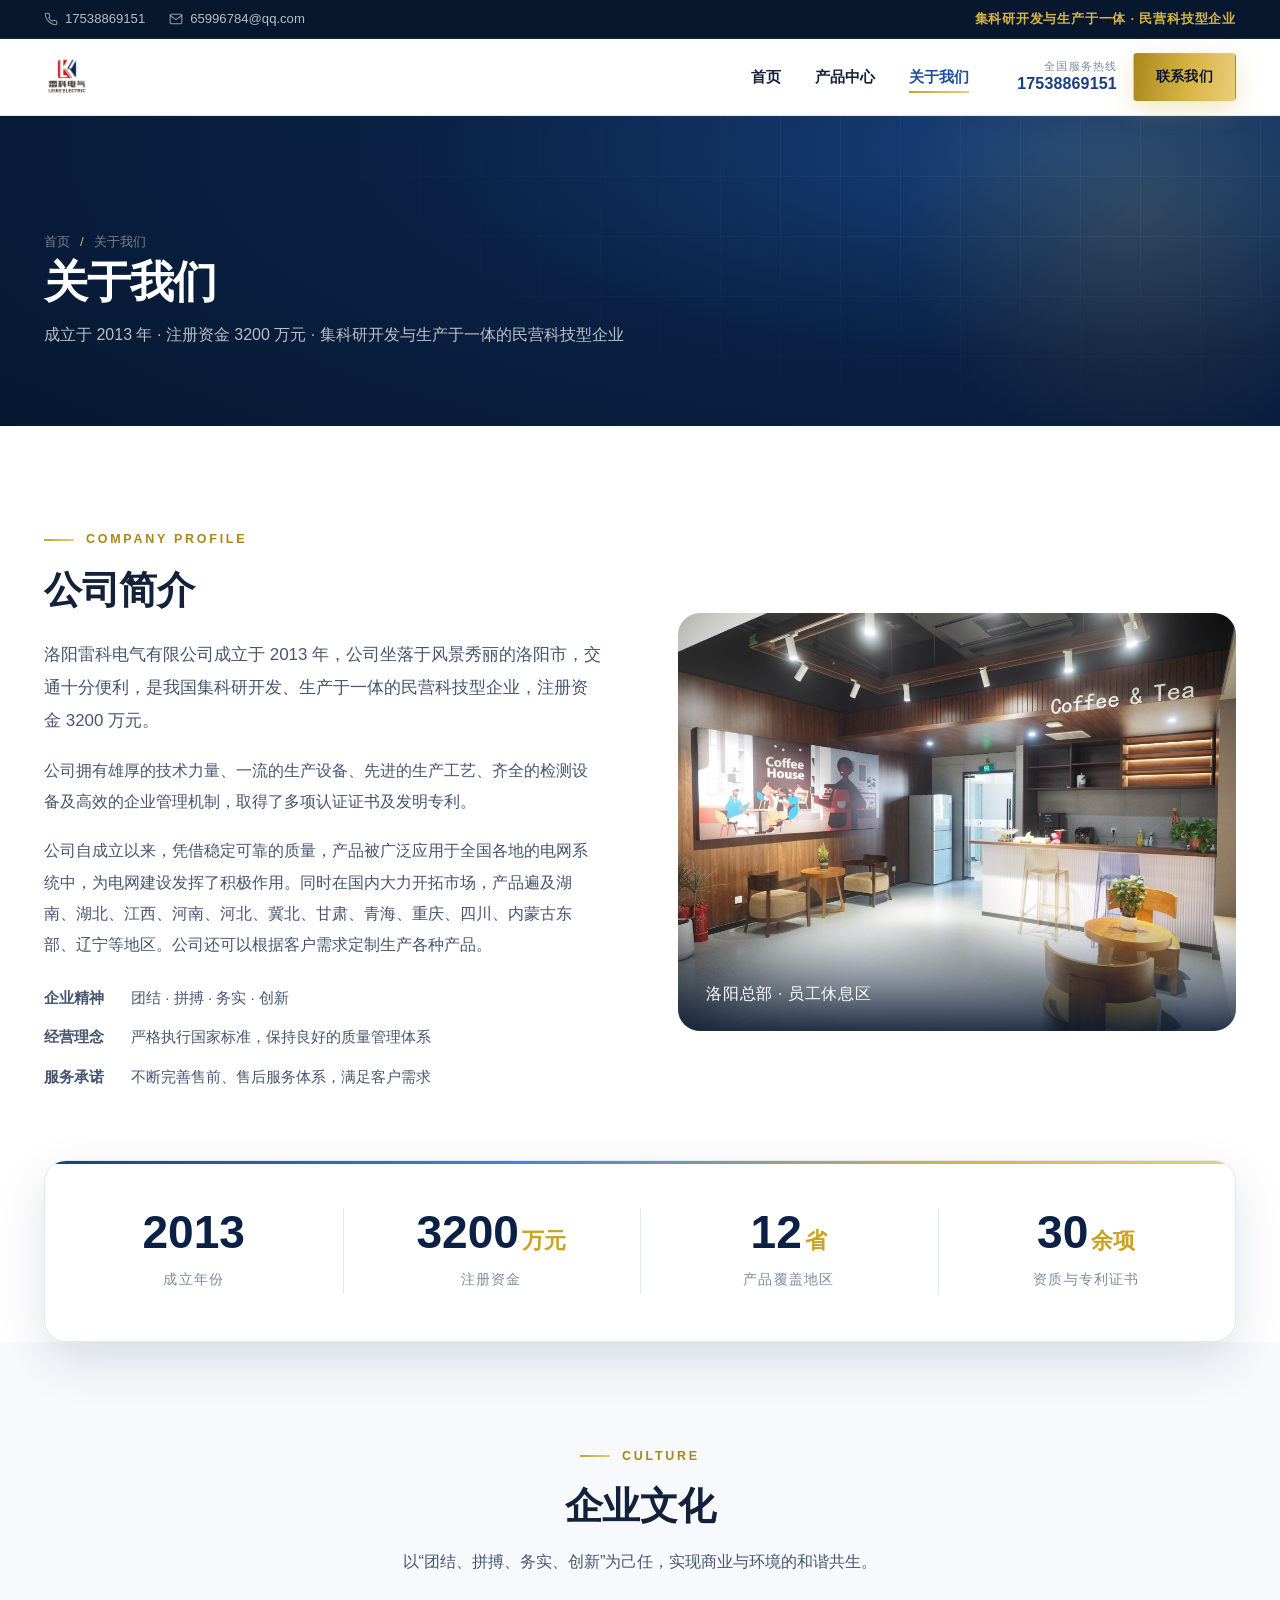
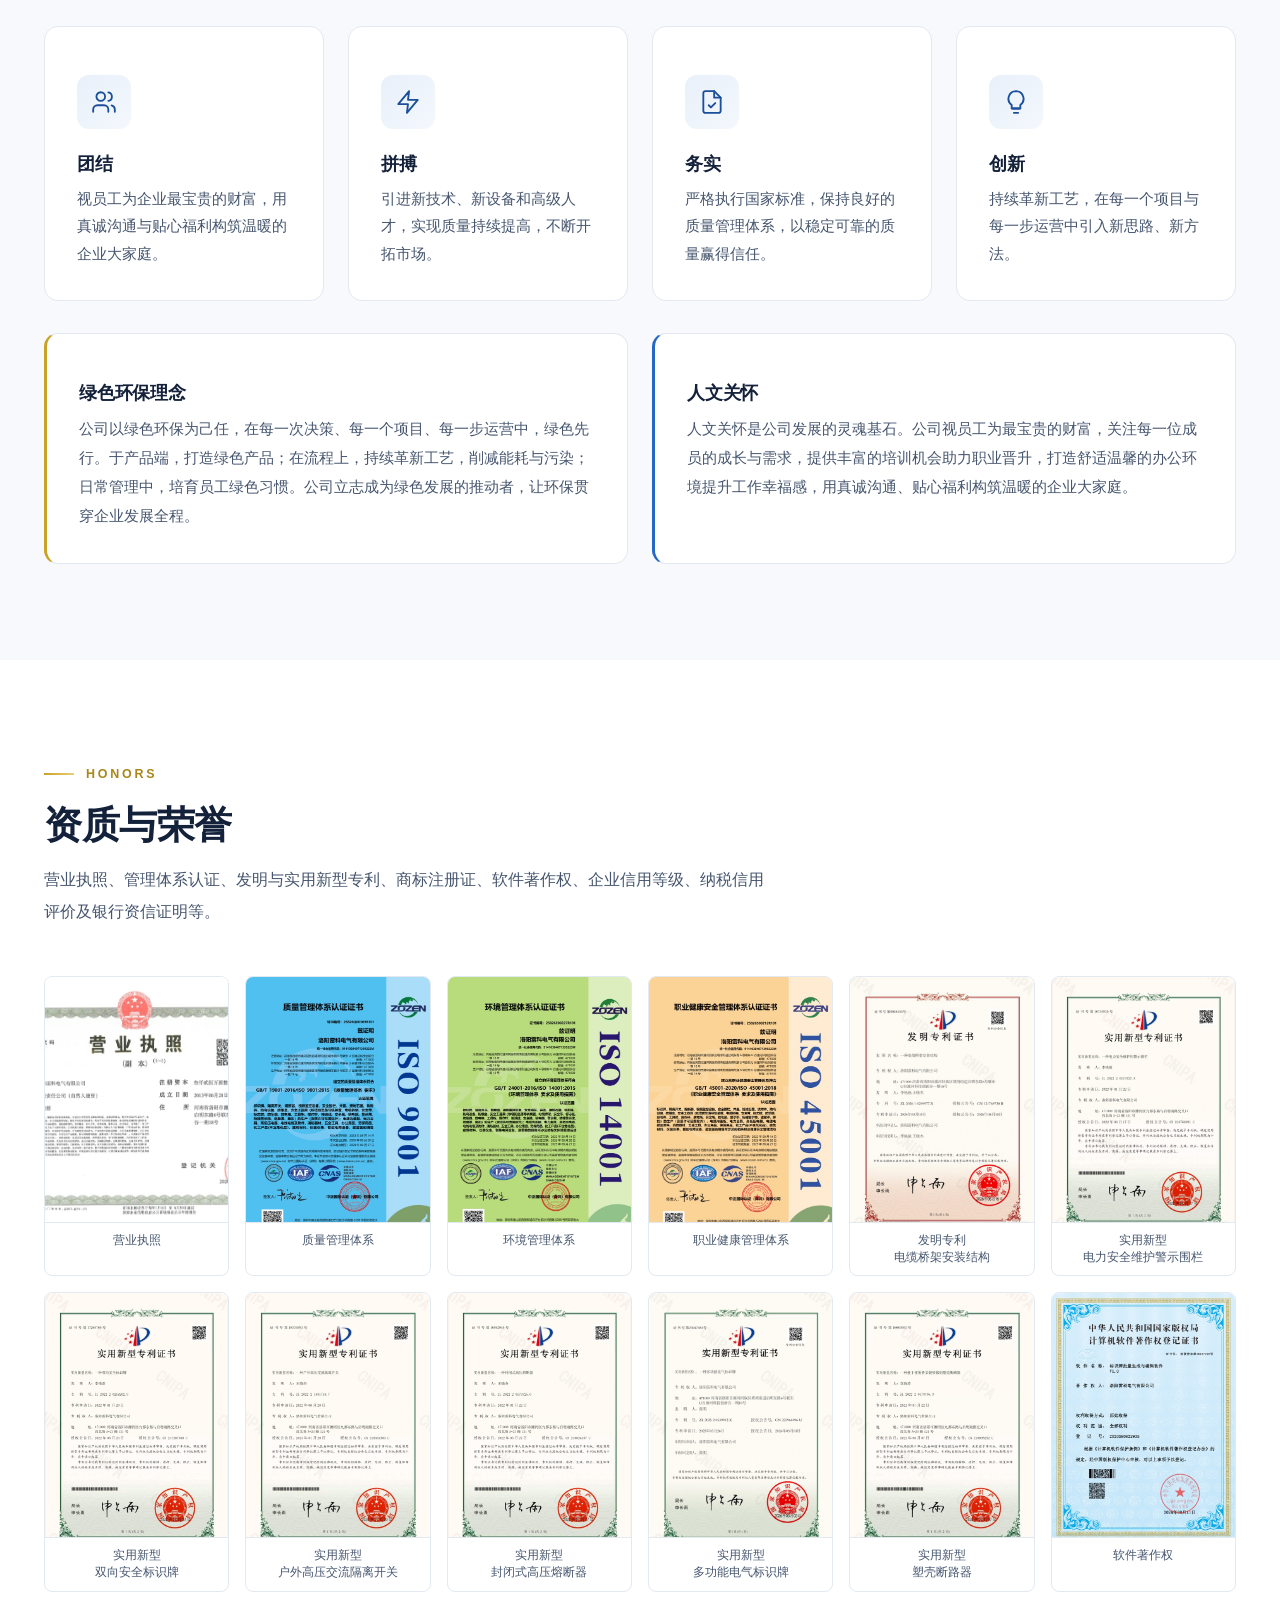
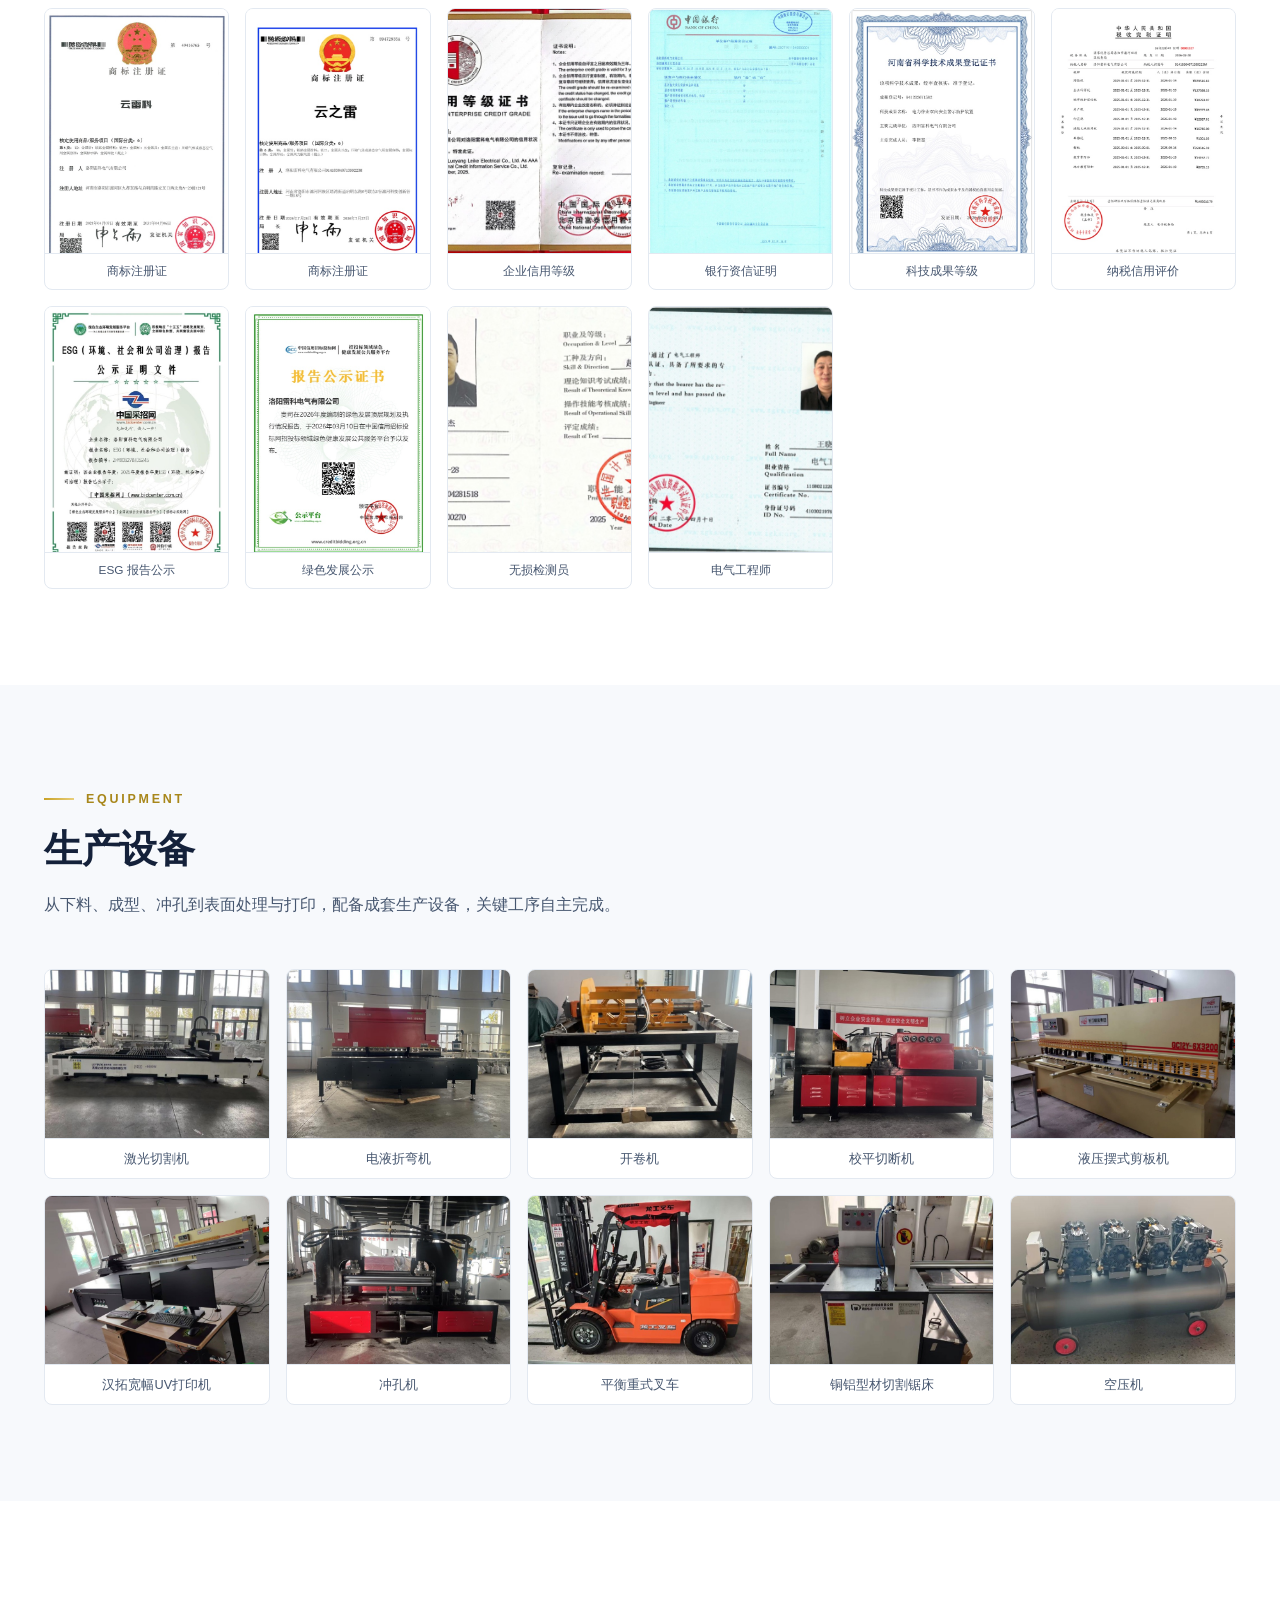
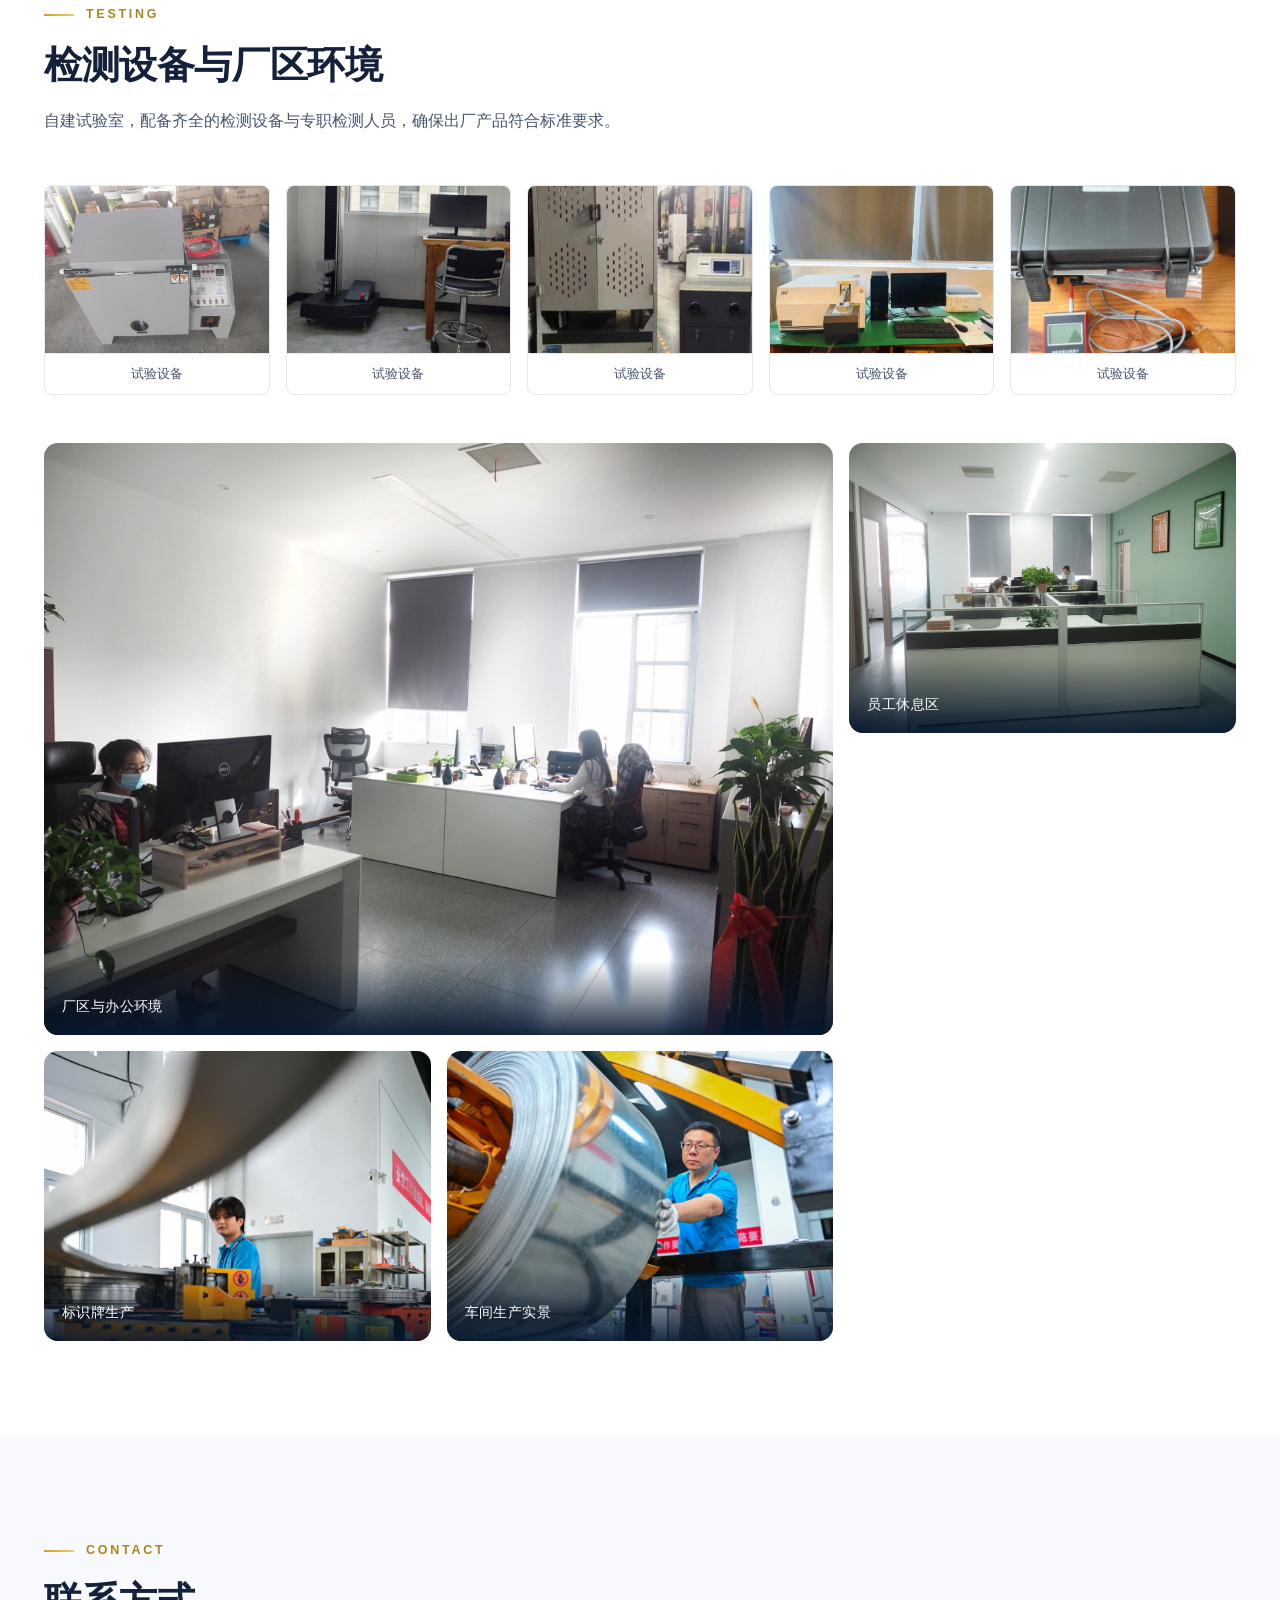
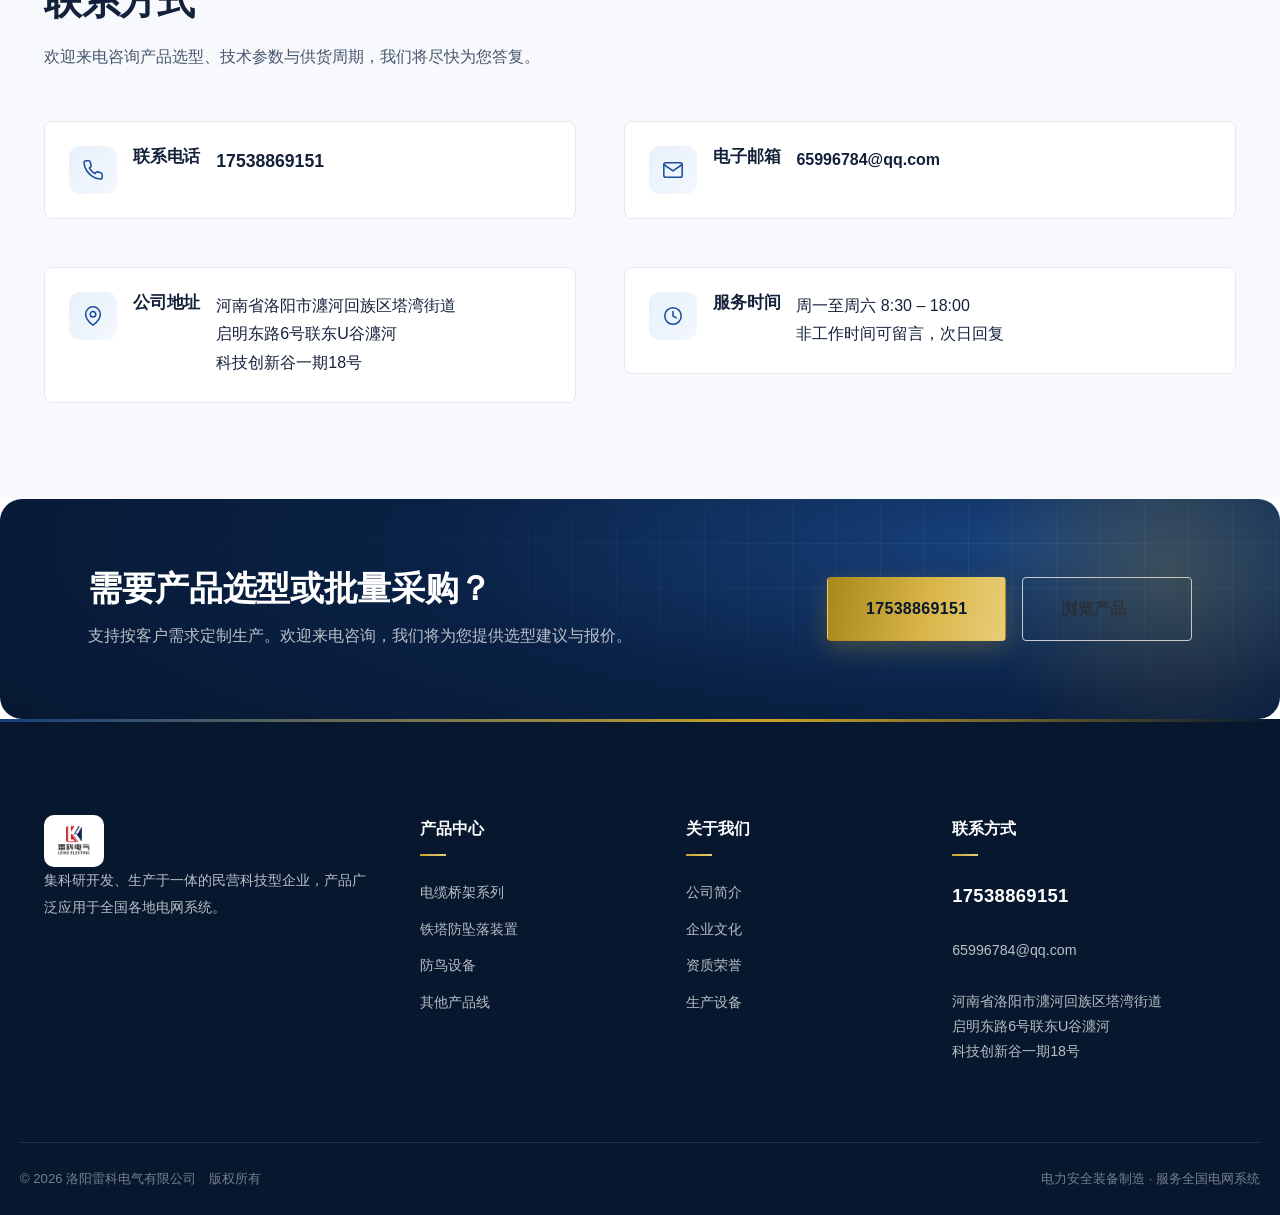
==== commit 1c45d08e: "换成实拍照片的三页官网（首页 / 产品中心 / 关于我们） 使用公司实拍产品图、车间与办公照片、资质证书； 新增实拍图组件样式，修复首屏与标题行的自适应问题。" ====
--- a/about.html
+++ b/about.html
@@ -4,421 +4,421 @@
 <meta charset="UTF-8">
 <meta name="viewport" content="width=device-width, initial-scale=1, viewport-fit=cover">
 <title>关于我们 — 洛阳雷科电气有限公司</title>
-<meta name="description" content="洛阳雷科电气有限公司成立于2013年，注册资金3200万元，坐落于河南省洛阳市，是集科研开发、生产于一体的民营科技型企业。拥有雄厚技术力量、先进生产设备与齐全检测设备，取得多项认证证书及发明专利，2024年于河北石家庄晋州市设立分公司。">
-<meta name="keywords" content="洛阳雷科电气,公司简介,发展历程,企业文化,资质荣誉,管理体系认证,发明专利">
+<meta name="description" content="洛阳雷科电气有限公司成立于 2013 年，坐落于洛阳市，注册资金 3200 万元，是集科研开发、生产于一体的民营科技型企业。拥有多项发明专利、管理体系认证与齐全的生产检测设备。">
+<meta name="keywords" content="洛阳雷科电气,公司简介,企业文化,资质荣誉,生产设备,发明专利,质量管理体系">
 <meta name="theme-color" content="#0A2145">
-<link rel="icon" href="assets/favicon.svg" type="image/svg+xml">
+<link rel="icon" href="assets/img/logo.jpg">
 <link rel="stylesheet" href="css/style.css">
 </head>
 <body>
 
+<!-- ============ 顶部信息条 ============ -->
 <div class="topbar">
   <div class="container topbar-in">
     <ul>
-      <li><svg viewBox="0 0 24 24" fill="none" stroke="currentColor" stroke-width="1.8" stroke-linecap="round" stroke-linejoin="round"><path d="M22 16.92v3a2 2 0 0 1-2.18 2 19.79 19.79 0 0 1-8.63-3.07 19.5 19.5 0 0 1-6-6 19.79 19.79 0 0 1-3.07-8.67A2 2 0 0 1 4.11 2h3a2 2 0 0 1 2 1.72c.13.96.36 1.9.7 2.81a2 2 0 0 1-.45 2.11L8.09 9.91a16 16 0 0 0 6 6l1.27-1.27a2 2 0 0 1 2.11-.45c.9.34 1.85.57 2.81.7A2 2 0 0 1 22 16.92z"/></svg><a href="tel:17538869151">17538869151</a></li>
-      <li><svg viewBox="0 0 24 24" fill="none" stroke="currentColor" stroke-width="1.8" stroke-linecap="round" stroke-linejoin="round"><path d="M4 4h16a2 2 0 0 1 2 2v12a2 2 0 0 1-2 2H4a2 2 0 0 1-2-2V6a2 2 0 0 1 2-2z"/><path d="m22 6-10 7L2 6"/></svg><a href="mailto:65996784@qq.com">65996784@qq.com</a></li>
+      <li>
+        <svg viewBox="0 0 24 24" fill="none" stroke="currentColor" stroke-width="1.8" stroke-linecap="round" stroke-linejoin="round"><path d="M22 16.92v3a2 2 0 0 1-2.18 2 19.79 19.79 0 0 1-8.63-3.07 19.5 19.5 0 0 1-6-6 19.79 19.79 0 0 1-3.07-8.67A2 2 0 0 1 4.11 2h3a2 2 0 0 1 2 1.72c.13.96.36 1.9.7 2.81a2 2 0 0 1-.45 2.11L8.09 9.91a16 16 0 0 0 6 6l1.27-1.27a2 2 0 0 1 2.11-.45c.9.34 1.85.57 2.81.7A2 2 0 0 1 22 16.92z"/></svg>
+        <a href="tel:17538869151">17538869151</a>
+      </li>
+      <li>
+        <svg viewBox="0 0 24 24" fill="none" stroke="currentColor" stroke-width="1.8" stroke-linecap="round" stroke-linejoin="round"><path d="M4 4h16a2 2 0 0 1 2 2v12a2 2 0 0 1-2 2H4a2 2 0 0 1-2-2V6a2 2 0 0 1 2-2z"/><path d="m22 6-10 7L2 6"/></svg>
+        <a href="mailto:65996784@qq.com">65996784@qq.com</a>
+      </li>
     </ul>
-    <div class="topbar-tag">专注电力安全装备 · 服务国家电网</div>
+    <div class="topbar-tag">集科研开发与生产于一体 · 民营科技型企业</div>
   </div>
 </div>
 
+<!-- ============ 头部导航 ============ -->
 <header class="site-header">
   <div class="container nav-in">
     <a class="logo" href="index.html" aria-label="洛阳雷科电气有限公司 首页">
-      <svg class="logo-mark" viewBox="0 0 48 48" fill="none" aria-hidden="true">
-        <path d="M24 2.5 43 12v15c0 9.6-7.6 16.2-19 18.5C12.6 43.2 5 36.6 5 27V12L24 2.5z" fill="#0A2145"/>
-        <path d="M24 2.5 43 12v15c0 9.6-7.6 16.2-19 18.5C12.6 43.2 5 36.6 5 27V12L24 2.5z" stroke="#C9A227" stroke-width="1.6"/>
-        <path d="M26.6 9.5 15.5 26.2h7.1l-1.6 12.3 11.5-17.2h-7.3l1.4-11.8z" fill="#D9B547"/>
-      </svg>
-      <span class="logo-text"><span class="logo-cn">雷科电气</span><span class="logo-en">Leike Electric</span></span>
+      <img class="brand-logo" src="assets/img/logo.jpg" alt="洛阳雷科电气有限公司">
     </a>
+
     <nav class="nav-main" aria-label="主导航">
       <ul class="nav-list">
         <li><a href="index.html">首页</a></li>
         <li>
-          <a href="about.html">关于我们</a>
+          <a href="products.html">产品中心</a>
           <div class="nav-drop">
-            <a href="about.html#intro">公司简介</a><a href="about.html#history">发展历程</a><a href="about.html#culture">企业文化</a><a href="about.html#honors">资质荣誉</a>
+            <a href="products.html#tray">电缆桥架系列</a>
+            <a href="products.html#fall">铁塔防坠落装置</a>
+            <a href="products.html#bird">防鸟设备</a>
+            <a href="products.html#biz">其他产品线</a>
           </div>
         </li>
         <li>
-          <a href="products.html">产品中心</a>
+          <a href="about.html" class="active">关于我们</a>
           <div class="nav-drop">
-            <a href="products.html?cat=tower">铁塔防坠落装置</a><a href="products.html?cat=tray">电缆桥架</a><a href="products.html?cat=safety">安全工器具</a><a href="products.html?cat=fitting">电力金具</a><a href="products.html?cat=switch">开关类</a><a href="products.html?cat=tool">工具类</a><a href="products.html?cat=fire">消防设备</a>
+            <a href="about.html#intro">公司简介</a>
+            <a href="about.html#culture">企业文化</a>
+            <a href="about.html#honors">资质荣誉</a>
+            <a href="about.html#equip">生产设备</a>
+            <a href="about.html#contact">联系方式</a>
           </div>
         </li>
-        <li><a href="news.html">新闻中心</a></li>
-        <li><a href="contact.html">联系我们</a></li>
       </ul>
     </nav>
+
     <div class="header-cta">
-      <div class="header-tel"><small>全国服务热线</small><b>17538869151</b></div>
-      <a class="btn btn-gold btn-sm" href="contact.html">在线咨询</a>
-      <button class="burger" type="button" aria-label="打开菜单" aria-expanded="false" aria-controls="mobileDrawer"><span></span></button>
+      <div class="header-tel">
+        <small>全国服务热线</small>
+        <b>17538869151</b>
+      </div>
+      <a class="btn btn-gold btn-sm" href="about.html#contact">联系我们</a>
+      <button class="burger" type="button" aria-label="打开菜单" aria-expanded="false" aria-controls="mobileDrawer">
+        <span></span>
+      </button>
     </div>
   </div>
 </header>
 
+<!-- ============ 移动端抽屉 ============ -->
 <div class="scrim"></div>
 <aside class="drawer" id="mobileDrawer" aria-label="移动端导航">
   <div class="drawer-head">
-    <span class="logo">
-      <svg class="logo-mark" viewBox="0 0 48 48" fill="none" aria-hidden="true">
-        <path d="M24 2.5 43 12v15c0 9.6-7.6 16.2-19 18.5C12.6 43.2 5 36.6 5 27V12L24 2.5z" fill="#0F2B54"/>
-        <path d="M24 2.5 43 12v15c0 9.6-7.6 16.2-19 18.5C12.6 43.2 5 36.6 5 27V12L24 2.5z" stroke="#C9A227" stroke-width="1.6"/>
-        <path d="M26.6 9.5 15.5 26.2h7.1l-1.6 12.3 11.5-17.2h-7.3l1.4-11.8z" fill="#D9B547"/>
-      </svg>
-      <span class="logo-text"><span class="logo-cn">雷科电气</span><span class="logo-en">Leike Electric</span></span>
-    </span>
+    <span class="logo"><img class="brand-logo" src="assets/img/logo.jpg" alt="洛阳雷科电气有限公司"></span>
     <button class="drawer-close" type="button" aria-label="关闭菜单">&times;</button>
   </div>
   <ul class="drawer-nav">
     <li><a href="index.html">首页</a></li>
     <li>
-      <button class="drow" type="button" aria-expanded="false">关于我们 <svg class="chev" width="16" height="16" viewBox="0 0 24 24" fill="none" stroke="currentColor" stroke-width="2" stroke-linecap="round" stroke-linejoin="round"><path d="m6 9 6 6 6-6"/></svg></button>
-      <div class="dsub"><a href="about.html#intro">公司简介</a><a href="about.html#history">发展历程</a><a href="about.html#culture">企业文化</a><a href="about.html#honors">资质荣誉</a></div>
+      <button class="drow" type="button" aria-expanded="false">产品中心 <svg class="chev" width="16" height="16" viewBox="0 0 24 24" fill="none" stroke="currentColor" stroke-width="2" stroke-linecap="round" stroke-linejoin="round"><path d="m6 9 6 6 6-6"/></svg></button>
+      <div class="dsub">
+        <a href="products.html">全部产品</a>
+        <a href="products.html#tray">电缆桥架系列</a>
+        <a href="products.html#fall">铁塔防坠落装置</a>
+        <a href="products.html#bird">防鸟设备</a>
+      </div>
     </li>
     <li>
-      <button class="drow" type="button" aria-expanded="false">产品中心 <svg class="chev" width="16" height="16" viewBox="0 0 24 24" fill="none" stroke="currentColor" stroke-width="2" stroke-linecap="round" stroke-linejoin="round"><path d="m6 9 6 6 6-6"/></svg></button>
+      <button class="drow" type="button" aria-expanded="false">关于我们 <svg class="chev" width="16" height="16" viewBox="0 0 24 24" fill="none" stroke="currentColor" stroke-width="2" stroke-linecap="round" stroke-linejoin="round"><path d="m6 9 6 6 6-6"/></svg></button>
       <div class="dsub">
-        <a href="products.html">全部产品</a><a href="products.html?cat=tower">铁塔防坠落装置</a><a href="products.html?cat=tray">电缆桥架</a><a href="products.html?cat=safety">安全工器具</a><a href="products.html?cat=fitting">电力金具</a><a href="products.html?cat=switch">开关类</a><a href="products.html?cat=tool">工具类</a><a href="products.html?cat=fire">消防设备</a>
+        <a href="about.html#intro">公司简介</a>
+        <a href="about.html#culture">企业文化</a>
+        <a href="about.html#honors">资质荣誉</a>
+        <a href="about.html#equip">生产设备</a>
+        <a href="about.html#contact">联系方式</a>
       </div>
     </li>
-    <li><a href="news.html">新闻中心</a></li>
-    <li><a href="contact.html">联系我们</a></li>
   </ul>
   <div class="drawer-foot">
-    <p>全国服务热线</p><b>17538869151</b>
+    <p>全国服务热线</p>
+    <b>17538869151</b>
     <p style="margin-top:14px">河南省洛阳市瀍河回族区塔湾街道启明东路6号<br>联东U谷瀍河科技创新谷一期18号</p>
   </div>
 </aside>
 
 <main>
 
+<!-- ============ 页头 ============ -->
 <section class="page-banner">
   <div class="container page-banner-in">
-    <span class="eyebrow">About Us</span>
-    <h1>关于我们</h1>
-    <p>立足河南，服务全国电网。以稳定可靠的产品质量与完善的售前售后服务体系，为电力工业建设提供持续支撑。</p>
-    <nav class="breadcrumb" aria-label="面包屑">
-      <a href="index.html">首页</a><span>/</span><span style="color:var(--on-dark-soft)">关于我们</span>
-    </nav>
+    <nav class="breadcrumb" aria-label="面包屑"><a href="index.html">首页</a> <span>/</span> 关于我们</nav>
+    <h1 class="h1">关于我们</h1>
+    <p>成立于 2013 年 · 注册资金 3200 万元 · 集科研开发与生产于一体的民营科技型企业</p>
   </div>
 </section>
 
 <!-- ============ 公司简介 ============ -->
 <section class="section" id="intro">
-  <div class="container">
-    <div class="split">
-      <div class="split-media reveal">
-        <div class="media-frame">
-          <svg viewBox="0 0 600 480" fill="none" aria-hidden="true">
-            <defs>
-              <linearGradient id="abGold" x1="0" y1="0" x2="1" y2="1"><stop offset="0" stop-color="#E8CE7A"/><stop offset="1" stop-color="#A8871B"/></linearGradient>
-              <linearGradient id="abBlue" x1="0" y1="0" x2="1" y2="1"><stop offset="0" stop-color="#4185DC"/><stop offset="1" stop-color="#17407E"/></linearGradient>
-            </defs>
-            <g stroke="url(#abBlue)" stroke-width="2" fill="none" stroke-linejoin="round">
-              <path d="M60 300 L 170 246 L 280 300 L 390 246 L 500 300"/>
-              <path d="M60 300 V 400 H 540 V 300"/>
-              <path d="M170 246 V 300 M 280 300 V 246 M 390 246 V 300"/>
-            </g>
-            <g stroke="url(#abBlue)" stroke-width="1.4" opacity=".55">
-              <path d="M96 340 h88 v44 H96z M212 340 h88 v44 h-88z M328 340 h88 v44 h-88z M444 340 h64 v44 h-64z"/>
-            </g>
-            <g stroke="url(#abGold)" stroke-width="2.4" stroke-linecap="round">
-              <path d="M470 120 V 300"/><path d="M400 140 H 540"/><path d="M470 140 L 430 120 L 470 140 L 510 120"/><path d="M540 140 V 190"/>
-            </g>
-            <circle cx="540" cy="198" r="6" fill="url(#abGold)"/>
-            <g fill="url(#abGold)"><circle cx="60" cy="400" r="5"/><circle cx="540" cy="400" r="5"/><circle cx="300" cy="246" r="5"/></g>
-            <path d="M30 400 H 570" stroke="url(#abBlue)" stroke-width="2" opacity=".5"/>
-            <path d="M30 418 H 570" stroke="url(#abBlue)" stroke-width="1.4" opacity=".25"/>
-          </svg>
-        </div>
-        <div class="frame-badge"><b>3200<span style="font-size:.6em">万</span></b><small>注册资本</small></div>
-      </div>
-
-      <div class="split-copy reveal">
-        <span class="eyebrow">Company Profile</span>
-        <h2 class="h2">公司简介</h2>
-        <p style="margin-top:var(--sp-5)">
-          洛阳雷科电气有限公司成立于 2013 年，坐落于风景秀丽的河南省洛阳市，交通十分便利，是我国集科研开发、生产于一体的民营科技型企业，注册资金 3200 万元。
-        </p>
-        <p>
-          公司拥有雄厚的技术力量、先进的生产设备、完善的生产工艺、齐全的检测设备及高效的企业管理机制，取得了多项认证证书及发明专利。
-        </p>
-        <p>
-          主要产品涵盖安全工器具、高低压电气设备、电力金具、智能配电设备等的生产与销售，同时经营劳保用品、安防用品、数码产品、五金工具等产品的销售及维修，并具备研发、设计、检测、安装和售后等服务能力。
-        </p>
-      </div>
-    </div>
-
-    <div class="grid g-3" style="margin-top:var(--sp-8)">
-      <div class="feat reveal" style="--d:0ms">
-        <span class="feat-ico"><svg viewBox="0 0 24 24" fill="none" stroke="currentColor" stroke-width="1.8" stroke-linecap="round" stroke-linejoin="round"><path d="M12 2 4 6v6c0 5 3.4 9.3 8 10.5 4.6-1.2 8-5.5 8-10.5V6l-8-4z"/><path d="m9 12 2 2 4-4"/></svg></span>
-        <h3>产品定位</h3>
-        <p>产品主要用于国家电网。自成立以来，凭借稳定可靠的质量，被广泛应用于全国各地的电网系统中，为电网建设发挥了积极作用。</p>
-      </div>
-      <div class="feat reveal" style="--d:80ms">
-        <span class="feat-ico"><svg viewBox="0 0 24 24" fill="none" stroke="currentColor" stroke-width="1.8" stroke-linecap="round" stroke-linejoin="round"><circle cx="12" cy="10" r="3"/><path d="M20 10c0 6-8 12-8 12s-8-6-8-12a8 8 0 0 1 16 0z"/></svg></span>
-        <h3>市场覆盖</h3>
-        <p>在国内大力开拓市场，产品遍及河南、河北、上海、江西、四川、安徽、内蒙、甘肃、湖南、重庆等地区。</p>
-      </div>
-      <div class="feat reveal" style="--d:160ms">
-        <span class="feat-ico"><svg viewBox="0 0 24 24" fill="none" stroke="currentColor" stroke-width="1.8" stroke-linecap="round" stroke-linejoin="round"><path d="M3 21h18"/><path d="M4 21V9l5-3 5 3v12"/><path d="M14 21V12l6-3v12"/></svg></span>
-        <h3>产能扩充</h3>
-        <p>由于经营需要，公司于 2024 年 7 月在河北省石家庄市晋州市注册分公司，增强生产能力，提高生产质量，为客户提供更优质的服务。</p>
-      </div>
-    </div>
-  </div>
-</section>
-
-<!-- ============ 发展历程 ============ -->
-<section class="section bg-alt" id="history">
+  <div class="container split reveal">
+    <div class="split-copy">
+      <div class="eyebrow">COMPANY PROFILE</div>
+      <h2 class="h2">公司简介</h2>
+      <p class="lead" style="margin-bottom:18px">
+        洛阳雷科电气有限公司成立于 2013 年，公司坐落于风景秀丽的洛阳市，交通十分便利，是我国集科研开发、生产于一体的民营科技型企业，注册资金 3200 万元。
+      </p>
+      <p style="color:var(--ink-soft);line-height:1.95;margin-bottom:18px">
+        公司拥有雄厚的技术力量、一流的生产设备、先进的生产工艺、齐全的检测设备及高效的企业管理机制，取得了多项认证证书及发明专利。
+      </p>
+      <p style="color:var(--ink-soft);line-height:1.95;margin-bottom:22px">
+        公司自成立以来，凭借稳定可靠的质量，产品被广泛应用于全国各地的电网系统中，为电网建设发挥了积极作用。同时在国内大力开拓市场，产品遍及湖南、湖北、江西、河南、河北、冀北、甘肃、青海、重庆、四川、内蒙古东部、辽宁等地区。公司还可以根据客户需求定制生产各种产品。
+      </p>
+      <ul class="check-list">
+        <li><b>企业精神</b>　团结 · 拼搏 · 务实 · 创新</li>
+        <li><b>经营理念</b>　严格执行国家标准，保持良好的质量管理体系</li>
+        <li><b>服务承诺</b>　不断完善售前、售后服务体系，满足客户需求</li>
+      </ul>
+    </div>
+    <div class="split-media">
+      <div class="gal-hero" style="aspect-ratio:4/3">
+        <img src="assets/img/office/o2.jpg" alt="雷科电气办公环境" loading="lazy">
+        <figcaption>洛阳总部 · 员工休息区</figcaption>
+      </div>
+    </div>
+  </div>
+</section>
+
+<!-- ============ 数据 ============ -->
+<div class="container">
+  <div class="stats reveal">
+    <div class="stats-grid">
+      <div class="stat">
+        <div class="stat-num"><span data-count="2013" data-decimals="0">2013</span></div>
+        <div class="stat-lbl">成立年份</div>
+      </div>
+      <div class="stat">
+        <div class="stat-num"><span data-count="3200">0</span><span class="suf">万元</span></div>
+        <div class="stat-lbl">注册资金</div>
+      </div>
+      <div class="stat">
+        <div class="stat-num"><span data-count="12">0</span><span class="suf">省</span></div>
+        <div class="stat-lbl">产品覆盖地区</div>
+      </div>
+      <div class="stat">
+        <div class="stat-num"><span data-count="30">0</span><span class="suf">余项</span></div>
+        <div class="stat-lbl">资质与专利证书</div>
+      </div>
+    </div>
+  </div>
+</div>
+
+<!-- ============ 企业文化 ============ -->
+<section class="section bg-alt" id="culture">
   <div class="container">
     <div class="sec-head center reveal">
-      <span class="eyebrow">Milestones</span>
-      <h2 class="h2">发展历程</h2>
-      <p>从洛阳起步，到服务全国电网，雷科电气持续在电力装备制造领域深耕。</p>
-    </div>
-
-    <div class="split" style="align-items:start">
-      <div class="timeline reveal">
-        <div class="tl-item gold">
-          <div class="tl-year">2013</div>
-          <h4>公司成立</h4>
-          <p>洛阳雷科电气有限公司于河南省洛阳市注册成立，注册资金 3200 万元，确立以电力安全工器具与配电设备为核心的产品方向。</p>
-        </div>
-        <div class="tl-item">
-          <div class="tl-year">2014 — 2018</div>
-          <h4>产品体系与市场拓展</h4>
-          <p>逐步完善产品线，形成安全工器具、电力金具、开关设备、电缆桥架等系列，业务由河南省内扩展至河北、山东、江西、四川等地。</p>
-        </div>
-        <div class="tl-item">
-          <div class="tl-year">2019 — 2022</div>
-          <h4>资质建设与国网合作</h4>
-          <p>持续完善质量管理体系，取得多项认证证书及发明专利；与国网河南、山东、黑龙江、重庆等省级电力公司建立稳定业务往来。</p>
-        </div>
-        <div class="tl-item">
-          <div class="tl-year">2023</div>
-          <h4>框架采购持续中标</h4>
-          <p>中标河南送变电建设有限公司安措、劳保框架采购项目及国网河南省电力公司非电网零星物资电商化采购项目，框架合作能力得到验证。</p>
-        </div>
-        <div class="tl-item gold">
-          <div class="tl-year">2024</div>
-          <h4>设立分公司 · 多省中标</h4>
-          <p>7 月在河北省石家庄市晋州市注册分公司，提升产能与交付能力；同年先后中标国网湖北、冀北、重庆及河南送变电等多个采购项目。</p>
-        </div>
-        <div class="tl-item">
-          <div class="tl-year">至今</div>
-          <h4>绿色制造与规范治理</h4>
-          <p>持续推进环境、社会及公司治理（ESG）相关工作，以更规范的管理体系和更稳定的产品质量服务电网客户。</p>
-        </div>
-      </div>
-
-      <div class="reveal">
-        <div class="media-frame" style="aspect-ratio:4/3.6">
-          <svg viewBox="0 0 600 540" fill="none" aria-hidden="true">
-            <defs>
-              <linearGradient id="hsGold" x1="0" y1="0" x2="1" y2="1"><stop offset="0" stop-color="#E8CE7A"/><stop offset="1" stop-color="#A8871B"/></linearGradient>
-              <linearGradient id="hsBlue" x1="0" y1="1" x2="1" y2="0"><stop offset="0" stop-color="#17407E"/><stop offset="1" stop-color="#4185DC"/></linearGradient>
-            </defs>
-            <!-- 折线增长图 -->
-            <g stroke="rgba(255,255,255,.08)" stroke-width="1">
-              <path d="M60 120 H 540 M60 200 H 540 M60 280 H 540 M60 360 H 540 M60 440 H 540"/>
-            </g>
-            <path d="M60 440 H 540" stroke="url(#hsBlue)" stroke-width="2" opacity=".6"/>
-            <path d="M60 60 V 440" stroke="url(#hsBlue)" stroke-width="2" opacity=".6"/>
-            <path d="M70 420 L 150 392 L 230 350 L 310 300 L 390 226 L 470 150 L 530 96"
-                  stroke="url(#hsGold)" stroke-width="3.4" stroke-linecap="round" stroke-linejoin="round" fill="none"/>
-            <path d="M70 420 L 150 392 L 230 350 L 310 300 L 390 226 L 470 150 L 530 96 L 530 440 L 70 440 Z"
-                  fill="url(#hsGold)" opacity=".09"/>
-            <g fill="#E8CE7A">
-              <circle cx="70" cy="420" r="6"/><circle cx="150" cy="392" r="6"/><circle cx="230" cy="350" r="6"/>
-              <circle cx="310" cy="300" r="6"/><circle cx="390" cy="226" r="6"/><circle cx="470" cy="150" r="6"/><circle cx="530" cy="96" r="7"/>
-            </g>
-            <g fill="rgba(255,255,255,.42)" font-family="Georgia, serif" font-size="17">
-              <text x="58" y="478">2013</text><text x="232" y="478">2018</text><text x="392" y="478">2022</text><text x="500" y="478">2026</text>
-            </g>
-          </svg>
-        </div>
-        <div class="frame-badge" style="left:auto;right:18px;bottom:24px">
-          <b>300<span style="font-size:.6em">+</span></b><small>合作客户</small>
-        </div>
-      </div>
-    </div>
-  </div>
-</section>
-
-<!-- ============ 企业文化 ============ -->
-<section class="section" id="culture">
+      <div class="eyebrow">CULTURE</div>
+      <h2 class="h2">企业文化</h2>
+      <p class="lead">以“团结、拼搏、务实、创新”为己任，实现商业与环境的和谐共生。</p>
+    </div>
+
+    <div class="grid g-4 reveal" style="margin-bottom:var(--sp-6)">
+      <div class="feat">
+        <div class="feat-ico"><svg viewBox="0 0 24 24" fill="none" stroke="currentColor" stroke-width="1.7" stroke-linecap="round" stroke-linejoin="round"><path d="M16 21v-2a4 4 0 0 0-4-4H6a4 4 0 0 0-4 4v2"/><circle cx="9" cy="7" r="4"/><path d="M22 21v-2a4 4 0 0 0-3-3.87M16 3.13A4 4 0 0 1 16 11"/></svg></div>
+        <h3 class="h4">团结</h3>
+        <p>视员工为企业最宝贵的财富，用真诚沟通与贴心福利构筑温暖的企业大家庭。</p>
+      </div>
+      <div class="feat">
+        <div class="feat-ico"><svg viewBox="0 0 24 24" fill="none" stroke="currentColor" stroke-width="1.7" stroke-linecap="round" stroke-linejoin="round"><path d="M13 2 3 14h9l-1 8 10-12h-9l1-8z"/></svg></div>
+        <h3 class="h4">拼搏</h3>
+        <p>引进新技术、新设备和高级人才，实现质量持续提高，不断开拓市场。</p>
+      </div>
+      <div class="feat">
+        <div class="feat-ico"><svg viewBox="0 0 24 24" fill="none" stroke="currentColor" stroke-width="1.7" stroke-linecap="round" stroke-linejoin="round"><path d="M14 2H6a2 2 0 0 0-2 2v16a2 2 0 0 0 2 2h12a2 2 0 0 0 2-2V8z"/><path d="M14 2v6h6M9 15l2 2 4-4"/></svg></div>
+        <h3 class="h4">务实</h3>
+        <p>严格执行国家标准，保持良好的质量管理体系，以稳定可靠的质量赢得信任。</p>
+      </div>
+      <div class="feat">
+        <div class="feat-ico"><svg viewBox="0 0 24 24" fill="none" stroke="currentColor" stroke-width="1.7" stroke-linecap="round" stroke-linejoin="round"><path d="M9 18h6M10 22h4"/><path d="M12 2a7 7 0 0 0-4 12.7V18h8v-3.3A7 7 0 0 0 12 2z"/></svg></div>
+        <h3 class="h4">创新</h3>
+        <p>持续革新工艺，在每一个项目与每一步运营中引入新思路、新方法。</p>
+      </div>
+    </div>
+
+    <div class="grid g-2 reveal">
+      <div class="feat" style="border-left:3px solid var(--gold-500)">
+        <h3 class="h4">绿色环保理念</h3>
+        <p style="color:var(--ink-soft);line-height:1.95">
+          公司以绿色环保为己任，在每一次决策、每一个项目、每一步运营中，绿色先行。于产品端，打造绿色产品；在流程上，持续革新工艺，削减能耗与污染；日常管理中，培育员工绿色习惯。公司立志成为绿色发展的推动者，让环保贯穿企业发展全程。
+        </p>
+      </div>
+      <div class="feat" style="border-left:3px solid var(--blue-500)">
+        <h3 class="h4">人文关怀</h3>
+        <p style="color:var(--ink-soft);line-height:1.95">
+          人文关怀是公司发展的灵魂基石。公司视员工为最宝贵的财富，关注每一位成员的成长与需求，提供丰富的培训机会助力职业晋升，打造舒适温馨的办公环境提升工作幸福感，用真诚沟通、贴心福利构筑温暖的企业大家庭。
+        </p>
+      </div>
+    </div>
+  </div>
+</section>
+
+<!-- ============ 资质荣誉 ============ -->
+<section class="section" id="honors">
   <div class="container">
-    <div class="sec-head center reveal">
-      <span class="eyebrow">Culture</span>
-      <h2 class="h2">企业文化</h2>
-      <p>以“团结、拼搏、务实、创新”为己任，严格执行国家标准，保持良好的质量管理体系。</p>
-    </div>
-
-    <div class="grid g-4">
-      <div class="value-card reveal" style="--d:0ms">
-        <div class="value-cn">团结</div>
-        <p>同心协力，跨部门高效协同，以团队力量保障每一个项目的交付质量。</p>
-      </div>
-      <div class="value-card reveal" style="--d:80ms">
-        <div class="value-cn">拼搏</div>
-        <p>直面电网工程工期紧、标准高的挑战，以扎实作风完成每一次生产与供应任务。</p>
-      </div>
-      <div class="value-card reveal" style="--d:160ms">
-        <div class="value-cn">务实</div>
-        <p>严格执行国家标准，从材料选型到出厂检验，用可核查的数据支撑每一份质量承诺。</p>
-      </div>
-      <div class="value-card reveal" style="--d:240ms">
-        <div class="value-cn">创新</div>
-        <p>持续引进新技术、新设备与高级人才，实现质量持续提高，不断完善产品与服务体系。</p>
-      </div>
-    </div>
-
-    <div class="cta-band reveal" style="margin-top:var(--sp-8)">
-      <div class="cta-in">
-        <div>
-          <h2>经营理念</h2>
-          <p>满足客户需求，为共创国家电力工业辉煌而奋斗。引进新技术、新设备和高级人才，实现质量持续提高，不断完善售前、售后服务体系。</p>
-        </div>
-        <div class="cta-actions">
-          <a class="btn btn-gold btn-lg" href="products.html">浏览产品中心 <span class="arw">→</span></a>
-        </div>
-      </div>
-    </div>
-  </div>
-</section>
-
-<!-- ============ 资质荣誉 ============ -->
-<section class="section bg-alt" id="honors">
+    <div class="sec-head reveal">
+      <div class="eyebrow">HONORS</div>
+      <h2 class="h2">资质与荣誉</h2>
+      <p class="lead">营业执照、管理体系认证、发明与实用新型专利、商标注册证、软件著作权、企业信用等级、纳税信用评价及银行资信证明等。</p>
+    </div>
+
+    <div class="shot-grid reveal">
+      <a class="shot" href="assets/img/certs/c01.jpg" target="_blank" rel="noopener"><img src="assets/img/certs/c01.jpg" alt="营业执照副本" loading="lazy"><span>营业执照</span></a>
+      <a class="shot" href="assets/img/certs/c02.jpg" target="_blank" rel="noopener"><img src="assets/img/certs/c02.jpg" alt="质量管理体系认证证书" loading="lazy"><span>质量管理体系</span></a>
+      <a class="shot" href="assets/img/certs/c03.jpg" target="_blank" rel="noopener"><img src="assets/img/certs/c03.jpg" alt="环境管理体系认证证书" loading="lazy"><span>环境管理体系</span></a>
+      <a class="shot" href="assets/img/certs/c04.jpg" target="_blank" rel="noopener"><img src="assets/img/certs/c04.jpg" alt="职业健康管理体系认证证书" loading="lazy"><span>职业健康管理体系</span></a>
+      <a class="shot" href="assets/img/certs/c05.jpg" target="_blank" rel="noopener"><img src="assets/img/certs/c05.jpg" alt="发明专利证书" loading="lazy"><span>发明专利<br>电缆桥架安装结构</span></a>
+      <a class="shot" href="assets/img/certs/c06.jpg" target="_blank" rel="noopener"><img src="assets/img/certs/c06.jpg" alt="实用新型专利证书" loading="lazy"><span>实用新型<br>电力安全维护警示围栏</span></a>
+      <a class="shot" href="assets/img/certs/c07.jpg" target="_blank" rel="noopener"><img src="assets/img/certs/c07.jpg" alt="实用新型专利证书" loading="lazy"><span>实用新型<br>双向安全标识牌</span></a>
+      <a class="shot" href="assets/img/certs/c08.jpg" target="_blank" rel="noopener"><img src="assets/img/certs/c08.jpg" alt="实用新型专利证书" loading="lazy"><span>实用新型<br>户外高压交流隔离开关</span></a>
+      <a class="shot" href="assets/img/certs/c09.jpg" target="_blank" rel="noopener"><img src="assets/img/certs/c09.jpg" alt="实用新型专利证书" loading="lazy"><span>实用新型<br>封闭式高压熔断器</span></a>
+      <a class="shot" href="assets/img/certs/c10.jpg" target="_blank" rel="noopener"><img src="assets/img/certs/c10.jpg" alt="实用新型专利证书" loading="lazy"><span>实用新型<br>多功能电气标识牌</span></a>
+      <a class="shot" href="assets/img/certs/c11.jpg" target="_blank" rel="noopener"><img src="assets/img/certs/c11.jpg" alt="实用新型专利证书" loading="lazy"><span>实用新型<br>塑壳断路器</span></a>
+      <a class="shot" href="assets/img/certs/c12.jpg" target="_blank" rel="noopener"><img src="assets/img/certs/c12.jpg" alt="软件著作权登记证书" loading="lazy"><span>软件著作权</span></a>
+      <a class="shot" href="assets/img/certs/c13.jpg" target="_blank" rel="noopener"><img src="assets/img/certs/c13.jpg" alt="商标注册证" loading="lazy"><span>商标注册证</span></a>
+      <a class="shot" href="assets/img/certs/c14.jpg" target="_blank" rel="noopener"><img src="assets/img/certs/c14.jpg" alt="商标注册证" loading="lazy"><span>商标注册证</span></a>
+      <a class="shot" href="assets/img/certs/c15.jpg" target="_blank" rel="noopener"><img src="assets/img/certs/c15.jpg" alt="企业信用等级证书" loading="lazy"><span>企业信用等级</span></a>
+      <a class="shot" href="assets/img/certs/c16.jpg" target="_blank" rel="noopener"><img src="assets/img/certs/c16.jpg" alt="银行资信证明" loading="lazy"><span>银行资信证明</span></a>
+      <a class="shot" href="assets/img/certs/c17.jpg" target="_blank" rel="noopener"><img src="assets/img/certs/c17.jpg" alt="科技成果等级证书" loading="lazy"><span>科技成果等级</span></a>
+      <a class="shot" href="assets/img/certs/c18.jpg" target="_blank" rel="noopener"><img src="assets/img/certs/c18.jpg" alt="年度纳税信用评价" loading="lazy"><span>纳税信用评价</span></a>
+      <a class="shot" href="assets/img/certs/c19.jpg" target="_blank" rel="noopener"><img src="assets/img/certs/c19.jpg" alt="ESG 报告公示证明文件" loading="lazy"><span>ESG 报告公示</span></a>
+      <a class="shot" href="assets/img/certs/c20.jpg" target="_blank" rel="noopener"><img src="assets/img/certs/c20.jpg" alt="绿色发展报告公示证书" loading="lazy"><span>绿色发展公示</span></a>
+      <a class="shot" href="assets/img/certs/c21.jpg" target="_blank" rel="noopener"><img src="assets/img/certs/c21.jpg" alt="无损检测员证书" loading="lazy"><span>无损检测员</span></a>
+      <a class="shot" href="assets/img/certs/c22.jpg" target="_blank" rel="noopener"><img src="assets/img/certs/c22.jpg" alt="电气工程师证书" loading="lazy"><span>电气工程师</span></a>
+    </div>
+  </div>
+</section>
+
+<!-- ============ 生产设备 ============ -->
+<section class="section bg-alt" id="equip">
   <div class="container">
-    <div class="sec-head center reveal">
-      <span class="eyebrow">Honors &amp; Certificates</span>
-      <h2 class="h2">资质与检测报告</h2>
-      <p>取得多项认证证书及发明专利。主要产品均具备权威机构出具的检测报告，可按项目要求提供对应文件。</p>
-    </div>
-
-    <div class="cert-grid reveal">
-      <div class="cert"><span class="cert-ico"><svg viewBox="0 0 24 24" fill="none" stroke="currentColor" stroke-width="1.8" stroke-linecap="round" stroke-linejoin="round"><circle cx="12" cy="9" r="5.5"/><path d="m8.6 13.6-1.6 8 5-2.6 5 2.6-1.6-8"/></svg></span><b>管理体系认证证书</b><small>质量 / 环境 / 职业健康安全</small></div>
-      <div class="cert"><span class="cert-ico"><svg viewBox="0 0 24 24" fill="none" stroke="currentColor" stroke-width="1.8" stroke-linecap="round" stroke-linejoin="round"><path d="M12 2 4 6v6c0 5 3.4 9.3 8 10.5 4.6-1.2 8-5.5 8-10.5V6l-8-4z"/><path d="m9 12 2 2 4-4"/></svg></span><b>发明专利及实用新型</b><small>多项自主知识产权</small></div>
-      <div class="cert"><span class="cert-ico"><svg viewBox="0 0 24 24" fill="none" stroke="currentColor" stroke-width="1.8" stroke-linecap="round" stroke-linejoin="round"><rect x="3" y="4" width="18" height="16" rx="2"/><path d="M7 9h10M7 13h6"/></svg></span><b>安全带 检测报告</b><small>GB 6095 全项检测</small></div>
-      <div class="cert"><span class="cert-ico"><svg viewBox="0 0 24 24" fill="none" stroke="currentColor" stroke-width="1.8" stroke-linecap="round" stroke-linejoin="round"><path d="M12 3a7 7 0 0 0-7 7v4a4 4 0 0 0 4 4h1v-6H8v-2a4 4 0 0 1 8 0v2h-2v6h1a4 4 0 0 0 4-4v-4a7 7 0 0 0-7-7z"/></svg></span><b>安全帽 + 近电报警器</b><small>GB 2811 检测报告</small></div>
-      <div class="cert"><span class="cert-ico"><svg viewBox="0 0 24 24" fill="none" stroke="currentColor" stroke-width="1.8" stroke-linecap="round" stroke-linejoin="round"><path d="M12 21c4.4 0 8-3.6 8-8V6l-8-3-8 3v7c0 4.4 3.6 8 8 8z"/><path d="M9 12h6"/></svg></span><b>导轨式防坠器</b><small>GB 24542 检测报告</small></div>
-      <div class="cert"><span class="cert-ico"><svg viewBox="0 0 24 24" fill="none" stroke="currentColor" stroke-width="1.8" stroke-linecap="round" stroke-linejoin="round"><path d="M12 21c4.4 0 8-3.6 8-8V6l-8-3-8 3v7c0 4.4 3.6 8 8 8z"/><path d="M12 8v8M9 12h6"/></svg></span><b>电缆中间接头防爆盒</b><small>FBH-001 不锈钢 / FBH-002 玻璃钢</small></div>
-      <div class="cert"><span class="cert-ico"><svg viewBox="0 0 24 24" fill="none" stroke="currentColor" stroke-width="1.8" stroke-linecap="round" stroke-linejoin="round"><path d="M12 3v18M5 8l7-5 7 5M5 8v8l7 5 7-5V8"/></svg></span><b>防鸟针板</b><small>检测报告齐全</small></div>
-      <div class="cert"><span class="cert-ico"><svg viewBox="0 0 24 24" fill="none" stroke="currentColor" stroke-width="1.8" stroke-linecap="round" stroke-linejoin="round"><path d="M13 2 4 14h7l-1 8 9-12h-7l1-8z"/></svg></span><b>放电棒</b><small>DL/T 879 检测报告</small></div>
-      <div class="cert"><span class="cert-ico"><svg viewBox="0 0 24 24" fill="none" stroke="currentColor" stroke-width="1.8" stroke-linecap="round" stroke-linejoin="round"><rect x="3" y="4" width="18" height="14" rx="2"/><path d="M7 9h6M7 13h10"/></svg></span><b>玻璃钢标识牌</b><small>检测报告齐全</small></div>
-      <div class="cert"><span class="cert-ico"><svg viewBox="0 0 24 24" fill="none" stroke="currentColor" stroke-width="1.8" stroke-linecap="round" stroke-linejoin="round"><rect x="3" y="4" width="18" height="14" rx="2"/><path d="M7 8h10M7 12h6"/></svg></span><b>热转印标识牌</b><small>检测报告齐全</small></div>
-      <div class="cert"><span class="cert-ico"><svg viewBox="0 0 24 24" fill="none" stroke="currentColor" stroke-width="1.8" stroke-linecap="round" stroke-linejoin="round"><rect x="5" y="4" width="14" height="17" rx="2"/><path d="M9 4V2.8h6V4"/><path d="M12 9v7M9 12.5h6"/></svg></span><b>交流隔离开关 · 跌落式熔断器</b><small>含 2025 年度新报告</small></div>
-      <div class="cert"><span class="cert-ico"><svg viewBox="0 0 24 24" fill="none" stroke="currentColor" stroke-width="1.8" stroke-linecap="round" stroke-linejoin="round"><path d="M4 20V8l8-5 8 5v12"/><path d="M9 20v-6h6v6"/></svg></span><b>厂房厂貌与生产条件</b><small>可安排现场考察</small></div>
-    </div>
-
-    <p class="reveal" style="margin-top:var(--sp-6);font-size:.9rem;color:var(--ink-mute);text-align:center">
-      以上为部分资质与检测报告，完整文件可<a class="link-arw" href="contact.html">联系我们</a>索取。
-    </p>
-  </div>
-</section>
-
-<!-- ============ 合作单位 ============ -->
+    <div class="sec-head reveal">
+      <div class="eyebrow">EQUIPMENT</div>
+      <h2 class="h2">生产设备</h2>
+      <p class="lead">从下料、成型、冲孔到表面处理与打印，配备成套生产设备，关键工序自主完成。</p>
+    </div>
+
+    <div class="eq-grid reveal">
+      <div class="eq"><img src="assets/img/factory/e1.jpg" alt="激光切割机" loading="lazy"><span>激光切割机</span></div>
+      <div class="eq"><img src="assets/img/factory/e2.jpg" alt="电液折弯机" loading="lazy"><span>电液折弯机</span></div>
+      <div class="eq"><img src="assets/img/factory/e3.jpg" alt="开卷机" loading="lazy"><span>开卷机</span></div>
+      <div class="eq"><img src="assets/img/factory/e4.jpg" alt="校平切断机" loading="lazy"><span>校平切断机</span></div>
+      <div class="eq"><img src="assets/img/factory/e5.jpg" alt="液压摆式剪板机" loading="lazy"><span>液压摆式剪板机</span></div>
+      <div class="eq"><img src="assets/img/factory/e6.jpg" alt="汉拓宽幅UV打印机" loading="lazy"><span>汉拓宽幅UV打印机</span></div>
+      <div class="eq"><img src="assets/img/factory/e7.jpg" alt="冲孔机" loading="lazy"><span>冲孔机</span></div>
+      <div class="eq"><img src="assets/img/factory/e8.jpg" alt="平衡重式叉车" loading="lazy"><span>平衡重式叉车</span></div>
+      <div class="eq"><img src="assets/img/factory/e9.jpg" alt="铜铝型材切割锯床" loading="lazy"><span>铜铝型材切割锯床</span></div>
+      <div class="eq"><img src="assets/img/factory/e10.jpg" alt="空压机" loading="lazy"><span>空压机</span></div>
+    </div>
+  </div>
+</section>
+
+<!-- ============ 试验设备 & 厂区 ============ -->
 <section class="section">
   <div class="container">
-    <div class="sec-head center reveal" style="margin-bottom:var(--sp-6)">
-      <span class="eyebrow">Partners</span>
-      <h2 class="h2">合作单位</h2>
-    </div>
-    <div class="logo-strip reveal">
-      <div>国网河南省电力公司</div>
-      <div>国网山东省电力公司</div>
-      <div>国网黑龙江省电力公司</div>
-      <div>国网重庆市电力公司</div>
-      <div>国网湖北省电力有限公司</div>
-      <div>国网冀北电力有限公司</div>
-      <div>河南送变电建设有限公司</div>
-      <div>中铁十八局集团</div>
-    </div>
-  </div>
-</section>
-
-<section class="section" style="padding-top:0">
+    <div class="sec-head reveal">
+      <div class="eyebrow">TESTING</div>
+      <h2 class="h2">检测设备与厂区环境</h2>
+      <p class="lead">自建试验室，配备齐全的检测设备与专职检测人员，确保出厂产品符合标准要求。</p>
+    </div>
+
+    <div class="eq-grid reveal" style="margin-bottom:var(--sp-7)">
+      <div class="eq"><img src="assets/img/factory/t1.jpg" alt="试验设备" loading="lazy"><span>试验设备</span></div>
+      <div class="eq"><img src="assets/img/factory/t2.jpg" alt="试验设备" loading="lazy"><span>试验设备</span></div>
+      <div class="eq"><img src="assets/img/factory/t3.jpg" alt="试验设备" loading="lazy"><span>试验设备</span></div>
+      <div class="eq"><img src="assets/img/factory/t4.jpg" alt="试验设备" loading="lazy"><span>试验设备</span></div>
+      <div class="eq"><img src="assets/img/factory/t5.jpg" alt="试验设备" loading="lazy"><span>试验设备</span></div>
+    </div>
+
+    <div class="gal reveal">
+      <figure class="gal-item wide">
+        <img src="assets/img/office/o3.jpg" alt="厂区环境" loading="lazy">
+        <figcaption>厂区与办公环境</figcaption>
+      </figure>
+      <figure class="gal-item">
+        <img src="assets/img/office/o4.jpg" alt="员工休息区" loading="lazy">
+        <figcaption>员工休息区</figcaption>
+      </figure>
+      <figure class="gal-item">
+        <img src="assets/img/factory/f4.jpg" alt="标识牌生产" loading="lazy">
+        <figcaption>标识牌生产</figcaption>
+      </figure>
+      <figure class="gal-item">
+        <img src="assets/img/factory/f6.jpg" alt="车间生产实景" loading="lazy">
+        <figcaption>车间生产实景</figcaption>
+      </figure>
+    </div>
+  </div>
+</section>
+
+<!-- ============ 联系方式 ============ -->
+<section class="section bg-alt" id="contact">
   <div class="container">
-    <div class="cta-band reveal">
-      <div class="cta-in">
-        <div>
-          <h2>欢迎莅临雷科电气考察指导</h2>
-          <p>公司位于河南省洛阳市瀍河回族区塔湾街道启明东路 6 号联东U谷瀍河科技创新谷一期 18 号，可预约参观生产车间与检测环节。</p>
-        </div>
-        <div class="cta-actions">
-          <a class="btn btn-gold btn-lg" href="contact.html">联系我们 <span class="arw">→</span></a>
-          <a class="btn btn-white btn-lg" href="tel:17538869151">17538869151</a>
-        </div>
-      </div>
+    <div class="sec-head reveal">
+      <div class="eyebrow">CONTACT</div>
+      <h2 class="h2">联系方式</h2>
+      <p class="lead">欢迎来电咨询产品选型、技术参数与供货周期，我们将尽快为您答复。</p>
+    </div>
+
+    <div class="contact-grid reveal">
+      <div class="info-card">
+        <div class="info-ico"><svg viewBox="0 0 24 24" fill="none" stroke="currentColor" stroke-width="1.7" stroke-linecap="round" stroke-linejoin="round"><path d="M22 16.92v3a2 2 0 0 1-2.18 2 19.79 19.79 0 0 1-8.63-3.07 19.5 19.5 0 0 1-6-6 19.79 19.79 0 0 1-3.07-8.67A2 2 0 0 1 4.11 2h3a2 2 0 0 1 2 1.72c.13.96.36 1.9.7 2.81a2 2 0 0 1-.45 2.11L8.09 9.91a16 16 0 0 0 6 6l1.27-1.27a2 2 0 0 1 2.11-.45c.9.34 1.85.57 2.81.7A2 2 0 0 1 22 16.92z"/></svg></div>
+        <h3 class="h4">联系电话</h3>
+        <p><a href="tel:17538869151" style="color:var(--ink);font-weight:700;font-size:1.1rem">17538869151</a></p>
+      </div>
+
+      <div class="info-card">
+        <div class="info-ico"><svg viewBox="0 0 24 24" fill="none" stroke="currentColor" stroke-width="1.7" stroke-linecap="round" stroke-linejoin="round"><path d="M4 4h16a2 2 0 0 1 2 2v12a2 2 0 0 1-2 2H4a2 2 0 0 1-2-2V6a2 2 0 0 1 2-2z"/><path d="m22 6-10 7L2 6"/></svg></div>
+        <h3 class="h4">电子邮箱</h3>
+        <p><a href="mailto:65996784@qq.com" style="color:var(--ink);font-weight:600">65996784@qq.com</a></p>
+      </div>
+
+      <div class="info-card">
+        <div class="info-ico"><svg viewBox="0 0 24 24" fill="none" stroke="currentColor" stroke-width="1.7" stroke-linecap="round" stroke-linejoin="round"><path d="M20 10c0 6-8 12-8 12s-8-6-8-12a8 8 0 0 1 16 0z"/><circle cx="12" cy="10" r="3"/></svg></div>
+        <h3 class="h4">公司地址</h3>
+        <p>河南省洛阳市瀍河回族区塔湾街道<br>启明东路6号联东U谷瀍河<br>科技创新谷一期18号</p>
+      </div>
+
+      <div class="info-card">
+        <div class="info-ico"><svg viewBox="0 0 24 24" fill="none" stroke="currentColor" stroke-width="1.7" stroke-linecap="round" stroke-linejoin="round"><circle cx="12" cy="12" r="9"/><path d="M12 7v5l3.5 2"/></svg></div>
+        <h3 class="h4">服务时间</h3>
+        <p>周一至周六 8:30 – 18:00<br>非工作时间可留言，次日回复</p>
+      </div>
+    </div>
+  </div>
+</section>
+
+<!-- ============ CTA ============ -->
+<section class="cta-band">
+  <div class="container cta-in reveal">
+    <div>
+      <h2 class="h3">需要产品选型或批量采购？</h2>
+      <p>支持按客户需求定制生产。欢迎来电咨询，我们将为您提供选型建议与报价。</p>
+    </div>
+    <div class="cta-actions">
+      <a class="btn btn-gold btn-lg" href="tel:17538869151">17538869151</a>
+      <a class="btn btn-ghost btn-lg" href="products.html">浏览产品 <span class="arw">→</span></a>
     </div>
   </div>
 </section>
 
 </main>
 
+<!-- ============ 页脚 ============ -->
 <footer class="site-footer">
-  <div class="container">
-    <div class="foot-grid">
-      <div class="foot-brand">
-        <span class="logo">
-          <svg class="logo-mark" viewBox="0 0 48 48" fill="none" aria-hidden="true">
-            <path d="M24 2.5 43 12v15c0 9.6-7.6 16.2-19 18.5C12.6 43.2 5 36.6 5 27V12L24 2.5z" fill="#0F2B54"/>
-            <path d="M24 2.5 43 12v15c0 9.6-7.6 16.2-19 18.5C12.6 43.2 5 36.6 5 27V12L24 2.5z" stroke="#C9A227" stroke-width="1.6"/>
-            <path d="M26.6 9.5 15.5 26.2h7.1l-1.6 12.3 11.5-17.2h-7.3l1.4-11.8z" fill="#D9B547"/>
-          </svg>
-          <span class="logo-text"><span class="logo-cn">雷科电气</span><span class="logo-en">Leike Electric</span></span>
-        </span>
-        <p>集科研开发、生产销售于一体的电力装备制造企业。严格执行国家标准，保持良好的质量管理体系，为共创国家电力工业辉煌而奋斗。</p>
-      </div>
-      <div class="foot-col">
-        <h4>产品中心</h4>
-        <ul>
-          <li><a href="products.html?cat=tower">铁塔防坠落装置</a></li>
-          <li><a href="products.html?cat=tray">电缆桥架</a></li>
-          <li><a href="products.html?cat=safety">安全工器具</a></li>
-          <li><a href="products.html?cat=fitting">电力金具</a></li>
-          <li><a href="products.html?cat=switch">开关类</a></li>
-          <li><a href="products.html?cat=tool">工具类</a></li>
-        </ul>
-      </div>
-      <div class="foot-col">
-        <h4>关于雷科</h4>
-        <ul>
-          <li><a href="about.html#intro">公司简介</a></li>
-          <li><a href="about.html#history">发展历程</a></li>
-          <li><a href="about.html#culture">企业文化</a></li>
-          <li><a href="about.html#honors">资质荣誉</a></li>
-          <li><a href="news.html">新闻中心</a></li>
-          <li><a href="contact.html">联系我们</a></li>
-        </ul>
-      </div>
-      <div class="foot-col">
-        <h4>联系方式</h4>
-        <ul class="foot-contact">
-          <li><svg viewBox="0 0 24 24" fill="none" stroke="currentColor" stroke-width="1.8" stroke-linecap="round" stroke-linejoin="round"><path d="M22 16.92v3a2 2 0 0 1-2.18 2 19.79 19.79 0 0 1-8.63-3.07 19.5 19.5 0 0 1-6-6 19.79 19.79 0 0 1-3.07-8.67A2 2 0 0 1 4.11 2h3a2 2 0 0 1 2 1.72c.13.96.36 1.9.7 2.81a2 2 0 0 1-.45 2.11L8.09 9.91a16 16 0 0 0 6 6l1.27-1.27a2 2 0 0 1 2.11-.45c.9.34 1.85.57 2.81.7A2 2 0 0 1 22 16.92z"/></svg><span>联系人：王总<br><b>17538869151</b></span></li>
-          <li><svg viewBox="0 0 24 24" fill="none" stroke="currentColor" stroke-width="1.8" stroke-linecap="round" stroke-linejoin="round"><path d="M4 4h16a2 2 0 0 1 2 2v12a2 2 0 0 1-2 2H4a2 2 0 0 1-2-2V6a2 2 0 0 1 2-2z"/><path d="m22 6-10 7L2 6"/></svg><span>65996784@qq.com</span></li>
-          <li><svg viewBox="0 0 24 24" fill="none" stroke="currentColor" stroke-width="1.8" stroke-linecap="round" stroke-linejoin="round"><path d="M20 10c0 6-8 12-8 12s-8-6-8-12a8 8 0 0 1 16 0z"/><circle cx="12" cy="10" r="3"/></svg><span>河南省洛阳市瀍河回族区塔湾街道启明东路 6 号<br>联东U谷瀍河科技创新谷一期 18 号</span></li>
-        </ul>
-      </div>
-    </div>
-    <div class="foot-bottom">
-      <span>© <span data-year>2026</span> 洛阳雷科电气有限公司　保留所有权利</span>
-      <div class="foot-links">
-        <a href="about.html">关于我们</a><a href="products.html">产品中心</a><a href="news.html">新闻中心</a><a href="contact.html">联系我们</a>
-      </div>
-    </div>
+  <div class="container foot-grid">
+    <div class="foot-brand">
+      <img class="brand-logo" src="assets/img/logo.jpg" alt="洛阳雷科电气有限公司">
+      <p>集科研开发、生产于一体的民营科技型企业，产品广泛应用于全国各地电网系统。</p>
+    </div>
+    <div class="foot-col">
+      <h4>产品中心</h4>
+      <ul class="foot-links">
+        <li><a href="products.html#tray">电缆桥架系列</a></li>
+        <li><a href="products.html#fall">铁塔防坠落装置</a></li>
+        <li><a href="products.html#bird">防鸟设备</a></li>
+        <li><a href="products.html#biz">其他产品线</a></li>
+      </ul>
+    </div>
+    <div class="foot-col">
+      <h4>关于我们</h4>
+      <ul class="foot-links">
+        <li><a href="about.html#intro">公司简介</a></li>
+        <li><a href="about.html#culture">企业文化</a></li>
+        <li><a href="about.html#honors">资质荣誉</a></li>
+        <li><a href="about.html#equip">生产设备</a></li>
+      </ul>
+    </div>
+    <div class="foot-col">
+      <h4>联系方式</h4>
+      <ul class="foot-contact">
+        <li><b>17538869151</b></li>
+        <li>65996784@qq.com</li>
+        <li>河南省洛阳市瀍河回族区塔湾街道<br>启明东路6号联东U谷瀍河<br>科技创新谷一期18号</li>
+      </ul>
+    </div>
+  </div>
+  <div class="container foot-bottom">
+    <p>© <span data-year>2026</span> 洛阳雷科电气有限公司　版权所有</p>
+    <p>电力安全装备制造 · 服务全国电网系统</p>
   </div>
 </footer>
 
 <button class="to-top" type="button" aria-label="返回顶部">
-  <svg viewBox="0 0 24 24" fill="none" stroke="currentColor" stroke-width="2.2" stroke-linecap="round" stroke-linejoin="round"><path d="m5 15 7-7 7 7"/></svg>
+  <svg viewBox="0 0 24 24" fill="none" stroke="currentColor" stroke-width="2" stroke-linecap="round" stroke-linejoin="round"><path d="m6 15 6-6 6 6"/></svg>
 </button>
 
-<noscript><style>.reveal{opacity:1;transform:none}</style></noscript>
-<script src="js/main.js" defer></script>
+<script src="js/main.js"></script>
 </body>
 </html>
--- a/css/style.css
+++ b/css/style.css
@@ -0,0 +1,2075 @@
+/* =============================================================
+   洛阳雷科电气有限公司 — 官网样式表
+   Palette: 深蓝 / 灰  主色   金色  点缀
+   ============================================================= */
+
+/* ---------- 1. Design Tokens ---------- */
+:root {
+  /* Navy / Blue */
+  --navy-900: #06172E;
+  --navy-800: #0A2145;
+  --navy-700: #10305C;
+  --blue-700: #17407E;
+  --blue-600: #1B4F9C;
+  --blue-500: #2568C4;
+  --blue-400: #4185DC;
+  --blue-100: #E8F0FA;
+
+  /* Gold */
+  --gold-600: #A8871B;
+  --gold-500: #C9A227;
+  --gold-400: #D9B547;
+  --gold-300: #E8CE7A;
+  --gold-100: #FAF3DE;
+
+  /* Gray */
+  --gray-50:  #F7F9FC;
+  --gray-100: #EFF3F8;
+  --gray-200: #E0E6EF;
+  --gray-300: #C7D0DE;
+  --gray-400: #A6B1C2;
+  --gray-500: #7C8AA0;
+  --gray-600: #5A6981;
+  --gray-700: #3C4A61;
+
+  /* Text */
+  --ink:      #14213A;
+  --ink-soft: #46566F;
+  --ink-mute: #7C8AA0;
+  --on-dark:      #FFFFFF;
+  --on-dark-soft: rgba(255, 255, 255, .72);
+  --on-dark-mute: rgba(255, 255, 255, .45);
+
+  /* Surfaces */
+  --bg:        #FFFFFF;
+  --bg-alt:    #F7F9FC;
+  --bg-dark:   #06172E;
+  --line:      #E3E9F1;
+  --line-dark: rgba(255, 255, 255, .12);
+
+  /* Type */
+  --font-sans: "PingFang SC", "HarmonyOS Sans SC", "Microsoft YaHei",
+               "Hiragino Sans GB", "Source Han Sans SC", "Noto Sans SC",
+               -apple-system, BlinkMacSystemFont, "Segoe UI", Roboto, sans-serif;
+  --font-num: "Optima", "Palatino Linotype", Georgia, "Songti SC", var(--font-sans);
+
+  /* Space */
+  --sp-1: 4px;  --sp-2: 8px;  --sp-3: 12px; --sp-4: 16px;
+  --sp-5: 24px; --sp-6: 32px; --sp-7: 48px; --sp-8: 64px;
+  --sp-9: 96px; --sp-10: 128px;
+
+  /* Radius */
+  --r-sm: 4px; --r-md: 8px; --r-lg: 14px; --r-xl: 22px;
+
+  /* Shadow */
+  --sh-sm: 0 1px 2px rgba(10, 33, 69, .05), 0 2px 8px rgba(10, 33, 69, .05);
+  --sh-md: 0 4px 12px rgba(10, 33, 69, .07), 0 12px 32px rgba(10, 33, 69, .07);
+  --sh-lg: 0 18px 48px rgba(10, 33, 69, .13);
+  --sh-gold: 0 8px 24px rgba(201, 162, 39, .28);
+
+  /* Motion */
+  --ease: cubic-bezier(.22, .61, .36, 1);
+  --dur: .45s;
+
+  /* Layout */
+  --container: 1240px;
+  --header-h: 76px;
+}
+
+/* ---------- 2. Reset & Base ---------- */
+*, *::before, *::after { box-sizing: border-box; }
+
+html {
+  scroll-behavior: smooth;
+  scroll-padding-top: calc(var(--header-h) + 20px);
+  -webkit-text-size-adjust: 100%;
+}
+
+body {
+  margin: 0;
+  font-family: var(--font-sans);
+  font-size: 16px;
+  line-height: 1.8;
+  color: var(--ink);
+  background: var(--bg);
+  -webkit-font-smoothing: antialiased;
+  -moz-osx-font-smoothing: grayscale;
+  overflow-x: hidden;
+}
+
+body.no-scroll { overflow: hidden; }
+
+img, svg, video { max-width: 100%; display: block; }
+a { color: inherit; text-decoration: none; transition: color .25s var(--ease); }
+ul, ol { margin: 0; padding: 0; list-style: none; }
+h1, h2, h3, h4, h5, h6, p, figure { margin: 0; }
+button { font: inherit; color: inherit; border: 0; background: none; cursor: pointer; }
+input, textarea, select { font: inherit; color: inherit; }
+
+::selection { background: var(--gold-300); color: var(--navy-900); }
+
+:focus-visible {
+  outline: 2px solid var(--gold-500);
+  outline-offset: 3px;
+  border-radius: 2px;
+}
+
+/* Scrollbar */
+::-webkit-scrollbar { width: 10px; height: 10px; }
+::-webkit-scrollbar-track { background: var(--gray-100); }
+::-webkit-scrollbar-thumb { background: var(--gray-300); border-radius: 6px; }
+::-webkit-scrollbar-thumb:hover { background: var(--gray-400); }
+
+/* ---------- 3. Layout ---------- */
+.container {
+  width: 100%;
+  max-width: var(--container);
+  margin: 0 auto;
+  padding: 0 24px;
+}
+.container-narrow { max-width: 900px; }
+
+.section { padding: var(--sp-9) 0; }
+.section-sm { padding: var(--sp-8) 0; }
+.section-lg { padding: var(--sp-10) 0; }
+.bg-alt { background: var(--bg-alt); }
+.bg-dark { background: var(--bg-dark); color: var(--on-dark); }
+.bg-line { border-top: 1px solid var(--line); }
+
+.grid { display: grid; gap: var(--sp-5); }
+.g-2 { grid-template-columns: repeat(2, 1fr); }
+.g-3 { grid-template-columns: repeat(3, 1fr); }
+.g-4 { grid-template-columns: repeat(4, 1fr); }
+
+/* ---------- 4. Typography ---------- */
+.h1, .h2, .h3, .h4 {
+  font-weight: 700;
+  line-height: 1.25;
+  letter-spacing: -.01em;
+  color: var(--ink);
+}
+.h1 { font-size: clamp(2rem, 4.6vw, 3.4rem); font-weight: 800; letter-spacing: -.02em; }
+.h2 { font-size: clamp(1.55rem, 3vw, 2.35rem); }
+.h3 { font-size: clamp(1.15rem, 1.8vw, 1.4rem); }
+.h4 { font-size: 1.06rem; font-weight: 600; }
+
+.lead { font-size: 1.06rem; line-height: 1.95; color: var(--ink-soft); }
+.muted { color: var(--ink-mute); }
+.num { font-family: var(--font-num); font-variant-numeric: tabular-nums; }
+
+.gold-text {
+  background: linear-gradient(100deg, var(--gold-600), var(--gold-400) 45%, var(--gold-300));
+  -webkit-background-clip: text;
+  background-clip: text;
+  color: transparent;
+}
+
+/* ---------- 5. Eyebrow / Section Header ---------- */
+.eyebrow {
+  display: inline-flex;
+  align-items: center;
+  gap: 12px;
+  font-size: .78rem;
+  font-weight: 700;
+  letter-spacing: .22em;
+  text-transform: uppercase;
+  color: var(--gold-600);
+  margin-bottom: var(--sp-4);
+}
+.eyebrow::before {
+  content: "";
+  width: 30px;
+  height: 2px;
+  background: linear-gradient(90deg, var(--gold-500), var(--gold-300));
+  flex: none;
+}
+.bg-dark .eyebrow,
+.page-banner .eyebrow { color: var(--gold-400); }
+
+.sec-head { max-width: 720px; margin-bottom: var(--sp-7); }
+.sec-head.center { margin-left: auto; margin-right: auto; text-align: center; }
+.sec-head.center .eyebrow { justify-content: center; }
+.sec-head p { margin-top: var(--sp-4); color: var(--ink-soft); font-size: 1.02rem; }
+.bg-dark .sec-head p { color: var(--on-dark-soft); }
+
+.sec-head-row {
+  /* Overrides .sec-head's 720px cap, which otherwise crushes the flex row. */
+  max-width: none;
+  display: flex;
+  align-items: flex-end;
+  justify-content: space-between;
+  gap: var(--sp-6);
+  margin-bottom: var(--sp-7);
+}
+.sec-head-row > * { min-width: 0; }
+.sec-head-row > .btn { flex: 0 0 auto; white-space: nowrap; }
+
+/* ---------- 6. Buttons ---------- */
+.btn {
+  --btn-bg: var(--blue-600);
+  --btn-fg: #fff;
+  --btn-bd: transparent;
+  position: relative;
+  display: inline-flex;
+  align-items: center;
+  justify-content: center;
+  gap: 10px;
+  padding: 14px 30px;
+  font-size: .95rem;
+  font-weight: 600;
+  letter-spacing: .02em;
+  color: var(--btn-fg);
+  background: var(--btn-bg);
+  border: 1px solid var(--btn-bd);
+  border-radius: var(--r-sm);
+  cursor: pointer;
+  overflow: hidden;
+  transition: transform .3s var(--ease), box-shadow .3s var(--ease),
+              background-color .3s var(--ease), color .3s var(--ease),
+              border-color .3s var(--ease);
+}
+.btn:hover { transform: translateY(-2px); }
+.btn:active { transform: translateY(0); }
+
+.btn-gold {
+  --btn-bg: linear-gradient(100deg, var(--gold-600), var(--gold-400) 55%, var(--gold-300));
+  --btn-fg: var(--navy-900);
+  box-shadow: var(--sh-gold);
+}
+.btn-gold:hover { box-shadow: 0 12px 32px rgba(201, 162, 39, .42); }
+
+.btn-blue { --btn-bg: var(--blue-600); box-shadow: 0 8px 22px rgba(27, 79, 156, .28); }
+.btn-blue:hover { --btn-bg: var(--blue-500); }
+
+.btn-ghost {
+  --btn-bg: transparent;
+  --btn-fg: var(--ink);
+  --btn-bd: var(--gray-300);
+}
+.btn-ghost:hover { --btn-bd: var(--gold-500); --btn-fg: var(--gold-600); }
+
+.bg-dark .btn-ghost,
+.hero .btn-ghost,
+.hero-photo .btn-ghost,
+.page-banner .btn-ghost { --btn-fg: #fff; --btn-bd: rgba(255,255,255,.28); }
+.bg-dark .btn-ghost:hover,
+.hero .btn-ghost:hover,
+.hero-photo .btn-ghost:hover,
+.page-banner .btn-ghost:hover {
+  --btn-bd: var(--gold-400); --btn-fg: var(--gold-300); background: rgba(255,255,255,.05);
+}
+
+.btn-white { --btn-bg: #fff; --btn-fg: var(--navy-800); }
+.btn-white:hover { --btn-bg: var(--gray-100); }
+
+.btn-sm { padding: 10px 22px; font-size: .88rem; }
+.btn-lg { padding: 17px 38px; font-size: 1rem; }
+
+.btn .arw { transition: transform .3s var(--ease); }
+.btn:hover .arw { transform: translateX(4px); }
+
+/* Text link with arrow */
+.link-arw {
+  display: inline-flex;
+  align-items: center;
+  gap: 8px;
+  font-size: .92rem;
+  font-weight: 600;
+  color: var(--blue-600);
+}
+.link-arw:hover { color: var(--gold-600); gap: 12px; }
+
+/* ---------- 7. Topbar ---------- */
+.topbar {
+  background: var(--navy-900);
+  border-bottom: 1px solid rgba(255, 255, 255, .07);
+  font-size: .82rem;
+  color: var(--on-dark-soft);
+}
+.topbar-in {
+  display: flex;
+  align-items: center;
+  justify-content: space-between;
+  gap: var(--sp-4);
+  height: 38px;
+}
+.topbar ul { display: flex; align-items: center; gap: var(--sp-5); }
+.topbar li { display: flex; align-items: center; gap: 7px; }
+.topbar svg { width: 14px; height: 14px; opacity: .8; flex: none; }
+.topbar a:hover { color: var(--gold-300); }
+.topbar-tag { color: var(--gold-400); font-weight: 600; letter-spacing: .06em; }
+
+/* ---------- 8. Header / Nav ---------- */
+.site-header {
+  position: sticky;
+  top: 0;
+  z-index: 900;
+  background: rgba(255, 255, 255, .92);
+  backdrop-filter: saturate(180%) blur(14px);
+  -webkit-backdrop-filter: saturate(180%) blur(14px);
+  border-bottom: 1px solid var(--line);
+  transition: box-shadow .3s var(--ease), background-color .3s var(--ease);
+}
+.site-header.scrolled { box-shadow: 0 6px 26px rgba(10, 33, 69, .09); }
+
+.nav-in {
+  display: flex;
+  align-items: center;
+  gap: var(--sp-6);
+  height: var(--header-h);
+}
+
+/* Logo */
+.logo { display: flex; align-items: center; gap: 12px; flex: none; }
+.logo-mark { width: 42px; height: 42px; flex: none; }
+.logo-text { display: flex; flex-direction: column; line-height: 1.15; }
+.logo-cn {
+  font-size: 1.16rem;
+  font-weight: 800;
+  letter-spacing: .06em;
+  color: var(--navy-800);
+}
+.logo-en {
+  font-size: .6rem;
+  font-weight: 600;
+  letter-spacing: .26em;
+  text-transform: uppercase;
+  color: var(--gray-500);
+}
+
+/* Desktop nav */
+.nav-main { margin-left: auto; }
+.nav-list { display: flex; align-items: center; gap: 2px; }
+.nav-list > li { position: relative; }
+.nav-list > li > a {
+  display: block;
+  padding: 0 16px;
+  line-height: var(--header-h);
+  font-size: .95rem;
+  font-weight: 600;
+  color: var(--ink);
+  white-space: nowrap;
+}
+.nav-list > li > a::after {
+  content: "";
+  position: absolute;
+  left: 16px; right: 16px; bottom: 22px;
+  height: 2px;
+  background: linear-gradient(90deg, var(--gold-500), var(--gold-300));
+  transform: scaleX(0);
+  transform-origin: left;
+  transition: transform .32s var(--ease);
+}
+.nav-list > li > a:hover,
+.nav-list > li > a.active { color: var(--blue-600); }
+.nav-list > li > a:hover::after,
+.nav-list > li > a.active::after { transform: scaleX(1); }
+
+/* Dropdown */
+.nav-drop {
+  position: absolute;
+  top: 100%;
+  left: 50%;
+  transform: translate(-50%, 10px);
+  min-width: 210px;
+  background: #fff;
+  border: 1px solid var(--line);
+  border-radius: var(--r-md);
+  box-shadow: var(--sh-md);
+  padding: 8px;
+  opacity: 0;
+  visibility: hidden;
+  transition: opacity .26s var(--ease), transform .26s var(--ease), visibility .26s;
+}
+.nav-list > li:hover .nav-drop,
+.nav-list > li:focus-within .nav-drop {
+  opacity: 1; visibility: visible; transform: translate(-50%, 4px);
+}
+.nav-drop a {
+  display: flex;
+  align-items: center;
+  justify-content: space-between;
+  gap: 12px;
+  padding: 9px 14px;
+  font-size: .9rem;
+  color: var(--ink-soft);
+  border-radius: var(--r-sm);
+}
+.nav-drop a:hover { background: var(--blue-100); color: var(--blue-700); }
+.nav-drop a::after { content: "›"; opacity: 0; transition: opacity .2s; }
+.nav-drop a:hover::after { opacity: .6; }
+
+/* Header CTA */
+.header-cta { flex: none; display: flex; align-items: center; gap: var(--sp-4); }
+.header-tel { display: flex; flex-direction: column; line-height: 1.25; text-align: right; }
+.header-tel small { font-size: .68rem; letter-spacing: .1em; color: var(--ink-mute); }
+.header-tel b { font-size: 1rem; font-family: var(--font-num); color: var(--blue-700); letter-spacing: .01em; }
+
+/* Burger */
+.burger {
+  display: none;
+  width: 44px; height: 44px;
+  flex: none;
+  align-items: center;
+  justify-content: center;
+  border-radius: var(--r-sm);
+}
+.burger span {
+  position: relative;
+  display: block;
+  width: 22px; height: 2px;
+  background: var(--navy-800);
+  border-radius: 2px;
+  transition: background-color .2s;
+}
+.burger span::before, .burger span::after {
+  content: "";
+  position: absolute;
+  left: 0;
+  width: 22px; height: 2px;
+  background: var(--navy-800);
+  border-radius: 2px;
+  transition: transform .32s var(--ease);
+}
+.burger span::before { top: -7px; }
+.burger span::after { top: 7px; }
+.burger[aria-expanded="true"] span { background: transparent; }
+.burger[aria-expanded="true"] span::before { transform: translateY(7px) rotate(45deg); }
+.burger[aria-expanded="true"] span::after { transform: translateY(-7px) rotate(-45deg); }
+
+/* Mobile drawer */
+.drawer {
+  position: fixed;
+  inset: 0 0 0 auto;
+  width: min(88vw, 380px);
+  background: var(--navy-900);
+  color: var(--on-dark);
+  z-index: 1000;
+  transform: translateX(100%);
+  transition: transform .42s var(--ease);
+  display: flex;
+  flex-direction: column;
+  overflow-y: auto;
+  overscroll-behavior: contain;
+}
+.drawer.open { transform: translateX(0); }
+.drawer-head {
+  display: flex;
+  align-items: center;
+  justify-content: space-between;
+  padding: 20px 22px;
+  border-bottom: 1px solid var(--line-dark);
+  flex: none;
+}
+.drawer-head .logo-cn { color: #fff; }
+.drawer-head .logo-en { color: var(--on-dark-mute); }
+.drawer-close {
+  width: 40px; height: 40px;
+  display: grid; place-items: center;
+  border-radius: var(--r-sm);
+  color: #fff;
+  font-size: 1.5rem;
+  line-height: 1;
+}
+.drawer-close:hover { background: rgba(255,255,255,.08); }
+
+.drawer-nav { padding: 12px 0; flex: 1; }
+.drawer-nav > li { border-bottom: 1px solid rgba(255,255,255,.07); }
+.drawer-nav > li > a,
+.drawer-nav > li > .drow {
+  display: flex;
+  align-items: center;
+  justify-content: space-between;
+  width: 100%;
+  padding: 15px 22px;
+  font-size: 1rem;
+  font-weight: 600;
+  color: rgba(255,255,255,.9);
+  text-align: left;
+}
+.drawer-nav > li > a.active { color: var(--gold-300); }
+.drow .chev { transition: transform .3s var(--ease); opacity: .5; }
+.drow[aria-expanded="true"] .chev { transform: rotate(180deg); }
+.dsub {
+  max-height: 0;
+  overflow: hidden;
+  transition: max-height .38s var(--ease);
+  background: rgba(0,0,0,.22);
+}
+.dsub a {
+  display: block;
+  padding: 11px 22px 11px 34px;
+  font-size: .9rem;
+  color: var(--on-dark-soft);
+  border-left: 2px solid transparent;
+}
+.dsub a:hover { color: var(--gold-300); border-left-color: var(--gold-500); background: rgba(255,255,255,.03); }
+
+.drawer-foot { padding: 22px; border-top: 1px solid var(--line-dark); flex: none; }
+.drawer-foot p { font-size: .86rem; color: var(--on-dark-soft); margin-bottom: 6px; }
+.drawer-foot b { color: var(--gold-300); font-family: var(--font-num); font-size: 1.22rem; }
+
+.scrim {
+  position: fixed; inset: 0;
+  background: rgba(6, 23, 46, .5);
+  backdrop-filter: blur(3px);
+  z-index: 999;
+  opacity: 0;
+  visibility: hidden;
+  transition: opacity .35s var(--ease), visibility .35s;
+}
+.scrim.open { opacity: 1; visibility: visible; }
+
+/* ---------- 9. Hero ---------- */
+.hero {
+  position: relative;
+  background: radial-gradient(120% 130% at 78% 12%, #17417C 0%, #0A2145 42%, #06172E 100%);
+  color: var(--on-dark);
+  overflow: hidden;
+  isolation: isolate;
+}
+.hero-grid-bg {
+  position: absolute; inset: 0;
+  background-image:
+    linear-gradient(rgba(255,255,255,.045) 1px, transparent 1px),
+    linear-gradient(90deg, rgba(255,255,255,.045) 1px, transparent 1px);
+  background-size: 68px 68px;
+  mask-image: radial-gradient(120% 100% at 20% 40%, #000 20%, transparent 78%);
+  -webkit-mask-image: radial-gradient(120% 100% at 20% 40%, #000 20%, transparent 78%);
+  z-index: -2;
+}
+.hero-glow {
+  position: absolute;
+  width: 680px; height: 680px;
+  right: -160px; top: -180px;
+  background: radial-gradient(circle, rgba(37,104,196,.45), transparent 66%);
+  filter: blur(20px);
+  z-index: -2;
+  pointer-events: none;
+}
+.hero-glow-2 {
+  position: absolute;
+  width: 460px; height: 460px;
+  left: -180px; bottom: -220px;
+  background: radial-gradient(circle, rgba(201,162,39,.16), transparent 68%);
+  filter: blur(10px);
+  z-index: -2;
+  pointer-events: none;
+}
+.hero-in {
+  display: grid;
+  grid-template-columns: minmax(0, 1.05fr) minmax(0, .95fr);
+  align-items: center;
+  gap: var(--sp-8);
+  padding: clamp(56px, 9vw, 116px) 0 clamp(64px, 10vw, 132px);
+}
+
+.hero-badge {
+  display: inline-flex;
+  align-items: center;
+  gap: 10px;
+  padding: 7px 16px 7px 12px;
+  border: 1px solid rgba(201, 162, 39, .45);
+  border-radius: 999px;
+  background: rgba(201, 162, 39, .1);
+  font-size: .8rem;
+  font-weight: 600;
+  letter-spacing: .1em;
+  color: var(--gold-300);
+  margin-bottom: var(--sp-5);
+}
+.hero-badge svg { width: 15px; height: 15px; }
+
+.hero h1 { margin-bottom: var(--sp-5); }
+.hero h1 .gold-text { display: inline-block; }
+
+.hero-sub {
+  font-size: clamp(1rem, 1.4vw, 1.1rem);
+  line-height: 1.95;
+  color: var(--on-dark-soft);
+  max-width: 580px;
+  margin-bottom: var(--sp-6);
+}
+
+.hero-meta {
+  display: flex;
+  flex-wrap: wrap;
+  gap: 10px 28px;
+  margin-bottom: var(--sp-7);
+  padding-top: var(--sp-5);
+  border-top: 1px solid var(--line-dark);
+  max-width: 580px;
+}
+.hero-meta li {
+  display: flex;
+  align-items: center;
+  gap: 9px;
+  font-size: .9rem;
+  color: var(--on-dark-soft);
+}
+.hero-meta svg { width: 16px; height: 16px; color: var(--gold-400); flex: none; }
+
+.hero-actions { display: flex; flex-wrap: wrap; gap: var(--sp-4); }
+
+/* Hero artwork */
+.hero-art { position: relative; display: grid; place-items: center; }
+.hero-art svg { width: 100%; max-width: 520px; height: auto; overflow: visible; }
+.hero-art .pulse-line {
+  stroke-dasharray: 10 12;
+  animation: dashmove 2.4s linear infinite;
+}
+@keyframes dashmove { to { stroke-dashoffset: -44; } }
+.hero-art .node { animation: nodepulse 3s ease-in-out infinite; transform-origin: center; }
+@keyframes nodepulse { 0%,100% { opacity: .35; } 50% { opacity: .9; } }
+
+/* Floating stat card over art */
+.hero-float {
+  position: absolute;
+  right: 4%;
+  bottom: 6%;
+  display: flex;
+  align-items: center;
+  gap: 14px;
+  padding: 16px 22px;
+  border-radius: var(--r-lg);
+  background: rgba(255,255,255,.07);
+  border: 1px solid rgba(255,255,255,.14);
+  backdrop-filter: blur(12px);
+  -webkit-backdrop-filter: blur(12px);
+  box-shadow: 0 18px 44px rgba(0,0,0,.3);
+}
+.hero-float .hf-ico {
+  width: 42px; height: 42px;
+  display: grid; place-items: center;
+  border-radius: 10px;
+  background: linear-gradient(135deg, var(--gold-500), var(--gold-300));
+  color: var(--navy-900);
+  flex: none;
+}
+.hero-float b { display: block; font-family: var(--font-num); font-size: 1.3rem; color: #fff; line-height: 1.2; }
+.hero-float small { font-size: .76rem; color: var(--on-dark-mute); letter-spacing: .05em; }
+
+/* ---------- 10. Stats ---------- */
+.stats {
+  position: relative;
+  z-index: 3;
+  margin-top: -58px;
+  background: #fff;
+  border-radius: var(--r-xl);
+  box-shadow: var(--sh-lg);
+  border: 1px solid var(--line);
+  overflow: hidden;
+}
+.stats::before {
+  content: "";
+  position: absolute;
+  top: 0; left: 0; right: 0;
+  height: 3px;
+  background: linear-gradient(90deg, var(--blue-700), var(--blue-400) 40%, var(--gold-400) 78%, var(--gold-300));
+}
+.stats-grid { display: grid; grid-template-columns: repeat(4, 1fr); }
+.stat {
+  padding: var(--sp-7) var(--sp-5);
+  text-align: center;
+  position: relative;
+}
+.stat + .stat::before {
+  content: "";
+  position: absolute;
+  left: 0; top: 26%; bottom: 26%;
+  width: 1px;
+  background: var(--line);
+}
+.stat-num {
+  font-family: var(--font-num);
+  font-size: clamp(2rem, 3.6vw, 2.9rem);
+  font-weight: 700;
+  line-height: 1;
+  color: var(--navy-800);
+  display: flex;
+  align-items: baseline;
+  justify-content: center;
+  gap: 3px;
+}
+.stat-num .suf { font-size: .48em; color: var(--gold-500); font-weight: 600; }
+.stat-lbl { margin-top: 12px; font-size: .9rem; color: var(--ink-mute); letter-spacing: .08em; }
+
+/* ---------- 11. Feature Cards ---------- */
+.feat {
+  position: relative;
+  background: #fff;
+  border: 1px solid var(--line);
+  border-radius: var(--r-lg);
+  padding: var(--sp-7) var(--sp-6) var(--sp-6);
+  overflow: hidden;
+  transition: transform .4s var(--ease), box-shadow .4s var(--ease), border-color .4s var(--ease);
+}
+.feat::after {
+  content: "";
+  position: absolute;
+  inset: auto 0 0 0;
+  height: 3px;
+  background: linear-gradient(90deg, var(--blue-600), var(--gold-400));
+  transform: scaleX(0);
+  transform-origin: left;
+  transition: transform .45s var(--ease);
+}
+.feat:hover { transform: translateY(-6px); box-shadow: var(--sh-md); border-color: transparent; }
+.feat:hover::after { transform: scaleX(1); }
+
+.feat-idx {
+  position: absolute;
+  top: 20px; right: 24px;
+  font-family: var(--font-num);
+  font-size: 2.4rem;
+  font-weight: 700;
+  color: var(--gray-100);
+  line-height: 1;
+  transition: color .4s var(--ease);
+}
+.feat:hover .feat-idx { color: var(--gold-100); }
+
+.feat-ico {
+  width: 54px; height: 54px;
+  display: grid; place-items: center;
+  border-radius: 12px;
+  background: linear-gradient(135deg, var(--blue-100), #F4F8FD);
+  color: var(--blue-600);
+  margin-bottom: var(--sp-5);
+  transition: background .4s var(--ease), color .4s var(--ease), transform .4s var(--ease);
+}
+.feat-ico svg { width: 26px; height: 26px; }
+.feat:hover .feat-ico {
+  background: linear-gradient(135deg, var(--gold-500), var(--gold-300));
+  color: var(--navy-900);
+  transform: scale(1.06) rotate(-3deg);
+}
+.feat h3 { font-size: 1.14rem; font-weight: 700; margin-bottom: 10px; }
+.feat p { font-size: .93rem; color: var(--ink-soft); line-height: 1.85; }
+
+/* ---------- 12. Category Cards ---------- */
+.cat {
+  position: relative;
+  display: block;
+  border-radius: var(--r-lg);
+  overflow: hidden;
+  background: var(--navy-800);
+  color: #fff;
+  min-height: 260px;
+  isolation: isolate;
+  transition: transform .45s var(--ease), box-shadow .45s var(--ease);
+}
+.cat:hover { transform: translateY(-6px); box-shadow: var(--sh-lg); }
+
+.cat-bg {
+  position: absolute; inset: 0;
+  background:
+    radial-gradient(110% 90% at 82% 8%, rgba(37,104,196,.5), transparent 62%),
+    linear-gradient(160deg, #10305C 0%, #0A2145 55%, #06172E 100%);
+  z-index: -2;
+}
+.cat-pattern {
+  position: absolute; inset: 0;
+  background-image:
+    linear-gradient(rgba(255,255,255,.05) 1px, transparent 1px),
+    linear-gradient(90deg, rgba(255,255,255,.05) 1px, transparent 1px);
+  background-size: 34px 34px;
+  opacity: .8;
+  z-index: -1;
+  transition: opacity .45s var(--ease), transform .6s var(--ease);
+}
+.cat:hover .cat-pattern { opacity: 1; transform: scale(1.06); }
+.cat::after {
+  content: "";
+  position: absolute;
+  inset: 0;
+  background: linear-gradient(to top, rgba(6,23,46,.72) 0%, transparent 58%);
+  z-index: -1;
+}
+
+.cat-ico {
+  position: absolute;
+  top: 26px; right: 26px;
+  width: 84px; height: 84px;
+  color: var(--gold-400);
+  opacity: .55;
+  transition: opacity .45s var(--ease), transform .45s var(--ease);
+}
+.cat:hover .cat-ico { opacity: 1; transform: scale(1.07) translateY(-3px); }
+
+.cat-body { position: relative; padding: var(--sp-7) var(--sp-6) var(--sp-6); margin-top: 96px; }
+.cat-no {
+  font-family: var(--font-num);
+  font-size: .8rem;
+  letter-spacing: .22em;
+  color: var(--gold-400);
+  margin-bottom: 10px;
+}
+.cat h3 { font-size: 1.32rem; font-weight: 700; margin-bottom: 10px; letter-spacing: .01em; }
+.cat p { font-size: .88rem; color: var(--on-dark-soft); line-height: 1.8; margin-bottom: var(--sp-5); }
+.cat-tags { display: flex; flex-wrap: wrap; gap: 7px; }
+.cat-tags span {
+  font-size: .75rem;
+  padding: 3px 11px;
+  border-radius: 999px;
+  border: 1px solid rgba(255,255,255,.2);
+  color: var(--on-dark-soft);
+  transition: border-color .3s var(--ease), color .3s var(--ease);
+}
+.cat:hover .cat-tags span { border-color: rgba(232,206,122,.5); color: var(--gold-300); }
+
+.cat-more {
+  position: absolute;
+  right: 24px; bottom: 24px;
+  width: 40px; height: 40px;
+  display: grid; place-items: center;
+  border-radius: 50%;
+  border: 1px solid rgba(255,255,255,.24);
+  color: #fff;
+  opacity: 0;
+  transform: translateX(-8px);
+  transition: opacity .4s var(--ease), transform .4s var(--ease),
+              background .3s var(--ease), color .3s var(--ease), border-color .3s;
+}
+.cat:hover .cat-more {
+  opacity: 1; transform: translateX(0);
+  background: linear-gradient(135deg, var(--gold-500), var(--gold-300));
+  border-color: transparent;
+  color: var(--navy-900);
+}
+
+/* ---------- 13. About Split ---------- */
+.split {
+  display: grid;
+  grid-template-columns: minmax(0, 1fr) minmax(0, 1fr);
+  gap: clamp(40px, 6vw, 88px);
+  align-items: center;
+}
+.split.rev .split-media { order: 2; }
+
+.split-media { position: relative; }
+.media-frame {
+  position: relative;
+  border-radius: var(--r-lg);
+  overflow: hidden;
+  background: radial-gradient(120% 100% at 70% 10%, #17417C, #0A2145 48%, #06172E);
+  aspect-ratio: 4 / 3.2;
+  box-shadow: var(--sh-lg);
+}
+.media-frame::before {
+  content: "";
+  position: absolute; inset: 0;
+  background-image:
+    linear-gradient(rgba(255,255,255,.05) 1px, transparent 1px),
+    linear-gradient(90deg, rgba(255,255,255,.05) 1px, transparent 1px);
+  background-size: 40px 40px;
+}
+.media-frame > svg { position: absolute; inset: 0; width: 100%; height: 100%; }
+
+.frame-badge {
+  position: absolute;
+  left: -18px; bottom: 28px;
+  background: #fff;
+  border-radius: var(--r-md);
+  padding: 16px 22px;
+  box-shadow: var(--sh-lg);
+  border-left: 3px solid var(--gold-500);
+  z-index: 2;
+}
+.frame-badge b {
+  display: block;
+  font-family: var(--font-num);
+  font-size: 1.55rem;
+  color: var(--blue-700);
+  line-height: 1.1;
+}
+.frame-badge small { font-size: .78rem; color: var(--ink-mute); letter-spacing: .04em; }
+
+.split-copy .h2 { margin-bottom: var(--sp-5); }
+.split-copy p { color: var(--ink-soft); margin-bottom: var(--sp-4); line-height: 1.95; }
+
+.check-list { margin: var(--sp-5) 0 var(--sp-6); display: grid; gap: 12px; }
+/* The label is a flex item, so without this it shrinks and breaks mid-word. */
+.check-list li > b { flex: none; white-space: nowrap; }
+.check-list li {
+  display: flex;
+  align-items: flex-start;
+  gap: 12px;
+  font-size: .95rem;
+  color: var(--ink-soft);
+}
+.check-list svg {
+  width: 19px; height: 19px;
+  flex: none;
+  margin-top: 5px;
+  color: var(--gold-500);
+}
+
+/* ---------- 14. Certificate / Partner strip ---------- */
+/* 4 across: the card counts (8 on the home page, 12 on the about page)
+   both divide evenly, so no half-empty trailing row. */
+.cert-grid { display: grid; grid-template-columns: repeat(4, 1fr); gap: var(--sp-4); }
+.cert {
+  background: #fff;
+  border: 1px solid var(--line);
+  border-radius: var(--r-md);
+  padding: var(--sp-5);
+  text-align: center;
+  transition: transform .35s var(--ease), box-shadow .35s var(--ease), border-color .35s;
+}
+.cert:hover { transform: translateY(-4px); box-shadow: var(--sh-md); border-color: var(--gold-300); }
+.cert-ico {
+  width: 46px; height: 46px;
+  margin: 0 auto 14px;
+  display: grid; place-items: center;
+  border-radius: 10px;
+  background: var(--gold-100);
+  color: var(--gold-600);
+}
+.cert-ico svg { width: 23px; height: 23px; }
+.cert b { display: block; font-size: .93rem; font-weight: 600; margin-bottom: 5px; }
+.cert small { font-size: .78rem; color: var(--ink-mute); }
+
+/* 8 named partners — 4 across fills two complete rows */
+.logo-strip {
+  display: grid;
+  grid-template-columns: repeat(4, 1fr);
+  gap: 1px;
+  background: var(--line);
+  border: 1px solid var(--line);
+  border-radius: var(--r-md);
+  overflow: hidden;
+}
+.logo-strip div {
+  background: #fff;
+  padding: var(--sp-6) var(--sp-5);
+  text-align: center;
+  font-size: .95rem;
+  font-weight: 600;
+  color: var(--ink-soft);
+  letter-spacing: .02em;
+  transition: background .3s var(--ease), color .3s var(--ease);
+}
+.logo-strip div:hover { background: var(--navy-800); color: var(--gold-300); }
+
+/* ---------- 15. News ---------- */
+.news-list { display: grid; gap: var(--sp-4); }
+.news-item {
+  display: grid;
+  grid-template-columns: 96px 1fr auto;
+  align-items: center;
+  gap: var(--sp-5);
+  padding: var(--sp-5) var(--sp-6);
+  background: #fff;
+  border: 1px solid var(--line);
+  border-radius: var(--r-md);
+  transition: transform .35s var(--ease), box-shadow .35s var(--ease), border-color .35s;
+}
+.news-item:hover { transform: translateX(6px); box-shadow: var(--sh-md); border-color: transparent; }
+.news-date {
+  text-align: center;
+  border-right: 1px solid var(--line);
+  padding-right: var(--sp-5);
+}
+.news-date b {
+  display: block;
+  font-family: var(--font-num);
+  font-size: 1.7rem;
+  line-height: 1;
+  color: var(--blue-700);
+}
+.news-date small { font-size: .76rem; color: var(--ink-mute); letter-spacing: .06em; }
+.news-body h3 {
+  font-size: 1rem;
+  font-weight: 600;
+  line-height: 1.6;
+  margin-bottom: 6px;
+  transition: color .3s var(--ease);
+  display: -webkit-box;
+  -webkit-line-clamp: 2;
+  -webkit-box-orient: vertical;
+  overflow: hidden;
+}
+.news-item:hover .news-body h3 { color: var(--blue-600); }
+.news-body p { font-size: .84rem; color: var(--ink-mute); }
+.news-tag {
+  font-size: .72rem;
+  padding: 3px 11px;
+  border-radius: 999px;
+  background: var(--blue-100);
+  color: var(--blue-700);
+  font-weight: 600;
+  white-space: nowrap;
+}
+.news-tag.win { background: var(--gold-100); color: var(--gold-600); }
+.news-go {
+  width: 36px; height: 36px;
+  display: grid; place-items: center;
+  border-radius: 50%;
+  border: 1px solid var(--line);
+  color: var(--ink-mute);
+  transition: all .35s var(--ease);
+}
+.news-item:hover .news-go {
+  background: var(--blue-600);
+  border-color: var(--blue-600);
+  color: #fff;
+  transform: rotate(-45deg);
+}
+
+/* ---------- 16. CTA Band ---------- */
+.cta-band {
+  position: relative;
+  background: radial-gradient(100% 160% at 78% 20%, #17417C 0%, #0A2145 45%, #06172E 100%);
+  color: #fff;
+  overflow: hidden;
+  border-radius: var(--r-xl);
+  padding: clamp(40px, 6vw, 68px) clamp(28px, 5vw, 72px);
+}
+.cta-band::before {
+  content: "";
+  position: absolute; inset: 0;
+  background-image:
+    linear-gradient(rgba(255,255,255,.05) 1px, transparent 1px),
+    linear-gradient(90deg, rgba(255,255,255,.05) 1px, transparent 1px);
+  background-size: 44px 44px;
+  mask-image: radial-gradient(100% 100% at 80% 30%, #000, transparent 72%);
+  -webkit-mask-image: radial-gradient(100% 100% at 80% 30%, #000, transparent 72%);
+}
+.cta-band::after {
+  content: "";
+  position: absolute;
+  width: 420px; height: 420px;
+  right: -100px; top: -140px;
+  background: radial-gradient(circle, rgba(201,162,39,.22), transparent 66%);
+}
+.cta-in {
+  position: relative;
+  display: flex;
+  align-items: center;
+  justify-content: space-between;
+  gap: var(--sp-7);
+  flex-wrap: wrap;
+}
+.cta-in h2 { font-size: clamp(1.5rem, 2.8vw, 2.15rem); color: #fff; margin-bottom: 12px; }
+.cta-in p { color: var(--on-dark-soft); max-width: 560px; }
+.cta-actions { display: flex; gap: var(--sp-4); flex-wrap: wrap; }
+
+/* ---------- 17. Footer ---------- */
+.site-footer {
+  background: var(--navy-900);
+  color: var(--on-dark-soft);
+  padding-top: var(--sp-9);
+  font-size: .9rem;
+  position: relative;
+}
+.site-footer::before {
+  content: "";
+  position: absolute;
+  top: 0; left: 0; right: 0;
+  height: 3px;
+  background: linear-gradient(90deg, var(--blue-700), var(--gold-500) 60%, transparent);
+}
+.foot-grid {
+  display: grid;
+  grid-template-columns: 1.5fr 1fr 1fr 1.3fr;
+  gap: var(--sp-7);
+  padding-bottom: var(--sp-8);
+}
+.foot-brand .logo { margin-bottom: var(--sp-5); }
+.foot-brand .logo-cn { color: #fff; }
+.foot-brand .logo-en { color: var(--on-dark-mute); }
+.foot-brand p { font-size: .89rem; line-height: 1.9; color: var(--on-dark-soft); max-width: 340px; }
+
+.foot-col h4 {
+  color: #fff;
+  font-size: 1rem;
+  font-weight: 700;
+  margin-bottom: var(--sp-5);
+  padding-bottom: 12px;
+  position: relative;
+}
+.foot-col h4::after {
+  content: "";
+  position: absolute;
+  left: 0; bottom: 0;
+  width: 26px; height: 2px;
+  background: linear-gradient(90deg, var(--gold-500), var(--gold-300));
+}
+.foot-col ul { display: grid; gap: 11px; }
+.foot-col a { color: var(--on-dark-soft); font-size: .89rem; }
+.foot-col a:hover { color: var(--gold-300); padding-left: 5px; }
+
+.foot-contact li {
+  display: flex;
+  gap: 12px;
+  align-items: flex-start;
+  margin-bottom: 15px;
+  font-size: .89rem;
+  line-height: 1.75;
+}
+.foot-contact svg { width: 17px; height: 17px; color: var(--gold-400); flex: none; margin-top: 4px; }
+.foot-contact b { color: #fff; font-family: var(--font-num); font-size: 1.15rem; letter-spacing: .02em; }
+
+.qr {
+  width: 104px; height: 104px;
+  border-radius: var(--r-sm);
+  background: #fff;
+  padding: 8px;
+  margin-top: var(--sp-5);
+}
+.qr svg { width: 100%; height: 100%; }
+
+.foot-bottom {
+  border-top: 1px solid var(--line-dark);
+  padding: var(--sp-5) 0;
+  display: flex;
+  align-items: center;
+  justify-content: space-between;
+  gap: var(--sp-4);
+  flex-wrap: wrap;
+  font-size: .82rem;
+  color: var(--on-dark-mute);
+}
+.foot-bottom a { color: var(--on-dark-mute); }
+.foot-bottom a:hover { color: var(--gold-300); }
+.foot-links { display: flex; gap: var(--sp-5); flex-wrap: wrap; }
+
+/* ---------- 18. Page Banner ---------- */
+.page-banner {
+  position: relative;
+  background: radial-gradient(110% 150% at 82% 10%, #17417C 0%, #0A2145 45%, #06172E 100%);
+  color: #fff;
+  padding: clamp(48px, 7vw, 92px) 0 clamp(44px, 6vw, 76px);
+  overflow: hidden;
+}
+.page-banner::before {
+  content: "";
+  position: absolute; inset: 0;
+  background-image:
+    linear-gradient(rgba(255,255,255,.045) 1px, transparent 1px),
+    linear-gradient(90deg, rgba(255,255,255,.045) 1px, transparent 1px);
+  background-size: 60px 60px;
+  mask-image: radial-gradient(90% 120% at 85% 20%, #000, transparent 76%);
+  -webkit-mask-image: radial-gradient(90% 120% at 85% 20%, #000, transparent 76%);
+}
+.page-banner::after {
+  content: "";
+  position: absolute;
+  right: -120px; top: -160px;
+  width: 520px; height: 520px;
+  background: radial-gradient(circle, rgba(201,162,39,.16), transparent 66%);
+}
+.page-banner-in { position: relative; }
+.page-banner h1 { font-size: clamp(1.75rem, 3.6vw, 2.75rem); color: #fff; margin-bottom: 12px; }
+.page-banner p { color: var(--on-dark-soft); max-width: 640px; }
+
+.breadcrumb {
+  display: flex;
+  align-items: center;
+  gap: 10px;
+  font-size: .84rem;
+  color: var(--on-dark-mute);
+  margin-top: var(--sp-5);
+}
+.breadcrumb a:hover { color: var(--gold-300); }
+.breadcrumb span { color: var(--gold-400); }
+
+/* ---------- 19. Product Toolbar & Cards ---------- */
+.toolbar {
+  display: flex;
+  align-items: center;
+  justify-content: space-between;
+  gap: var(--sp-5);
+  flex-wrap: wrap;
+  margin-bottom: var(--sp-6);
+  padding-bottom: var(--sp-5);
+  border-bottom: 1px solid var(--line);
+}
+.filters { display: flex; flex-wrap: wrap; gap: 8px; }
+.filter {
+  padding: 9px 20px;
+  font-size: .89rem;
+  font-weight: 600;
+  color: var(--ink-soft);
+  background: #fff;
+  border: 1px solid var(--line);
+  border-radius: 999px;
+  transition: all .3s var(--ease);
+}
+.filter:hover { border-color: var(--blue-400); color: var(--blue-600); }
+.filter.active {
+  background: var(--navy-800);
+  border-color: var(--navy-800);
+  color: #fff;
+}
+.toolbar-count { font-size: .88rem; color: var(--ink-mute); }
+.toolbar-count b { color: var(--gold-600); font-family: var(--font-num); font-size: 1.05rem; }
+
+.prod-grid {
+  display: grid;
+  grid-template-columns: repeat(auto-fill, minmax(258px, 1fr));
+  gap: var(--sp-5);
+}
+.prod {
+  display: flex;
+  flex-direction: column;
+  background: #fff;
+  border: 1px solid var(--line);
+  border-radius: var(--r-lg);
+  overflow: hidden;
+  cursor: pointer;
+  transition: transform .4s var(--ease), box-shadow .4s var(--ease), border-color .4s;
+  text-align: left;
+}
+.prod:hover { transform: translateY(-6px); box-shadow: var(--sh-lg); border-color: transparent; }
+
+.prod-media {
+  position: relative;
+  aspect-ratio: 4 / 3;
+  background: radial-gradient(110% 100% at 74% 14%, #17417C, #0A2145 52%, #06172E);
+  overflow: hidden;
+}
+.prod-media::before {
+  content: "";
+  position: absolute; inset: 0;
+  background-image:
+    linear-gradient(rgba(255,255,255,.055) 1px, transparent 1px),
+    linear-gradient(90deg, rgba(255,255,255,.055) 1px, transparent 1px);
+  background-size: 26px 26px;
+  transition: transform .6s var(--ease);
+}
+.prod:hover .prod-media::before { transform: scale(1.08); }
+.prod-media svg {
+  position: absolute;
+  top: 50%; left: 50%;
+  transform: translate(-50%, -50%);
+  width: 40%;
+  max-width: 128px;
+  color: var(--gold-400);
+  opacity: .82;
+  transition: transform .5s var(--ease), opacity .4s var(--ease);
+}
+.prod:hover .prod-media svg { transform: translate(-50%, -50%) scale(1.09); opacity: 1; }
+.prod-media .wm {
+  position: absolute;
+  right: 12px; bottom: 8px;
+  font-family: var(--font-num);
+  font-size: .62rem;
+  letter-spacing: .28em;
+  color: rgba(255,255,255,.24);
+  text-transform: uppercase;
+}
+.prod-cat {
+  position: absolute;
+  left: 12px; top: 12px;
+  font-size: .72rem;
+  font-weight: 600;
+  padding: 4px 12px;
+  border-radius: 999px;
+  background: rgba(255,255,255,.13);
+  border: 1px solid rgba(255,255,255,.2);
+  color: #fff;
+  backdrop-filter: blur(6px);
+  -webkit-backdrop-filter: blur(6px);
+}
+.prod-body { padding: var(--sp-5); flex: 1; display: flex; flex-direction: column; }
+.prod-body h3 {
+  font-size: 1.02rem;
+  font-weight: 700;
+  margin-bottom: 8px;
+  transition: color .3s var(--ease);
+}
+.prod:hover .prod-body h3 { color: var(--blue-600); }
+.prod-body p {
+  font-size: .86rem;
+  color: var(--ink-mute);
+  line-height: 1.75;
+  margin-bottom: var(--sp-4);
+  flex: 1;
+}
+.prod-spec { display: flex; flex-wrap: wrap; gap: 6px; margin-bottom: var(--sp-4); }
+.prod-spec span {
+  font-size: .72rem;
+  padding: 2px 10px;
+  border-radius: var(--r-sm);
+  background: var(--gray-100);
+  color: var(--gray-600);
+  font-family: var(--font-num);
+  letter-spacing: .02em;
+}
+.prod-foot {
+  display: flex;
+  align-items: center;
+  justify-content: space-between;
+  padding-top: var(--sp-4);
+  border-top: 1px solid var(--line);
+  font-size: .84rem;
+  font-weight: 600;
+  color: var(--blue-600);
+}
+.prod-foot .arw { transition: transform .3s var(--ease); }
+.prod:hover .prod-foot .arw { transform: translateX(5px); }
+
+.prod.hide { display: none; }
+
+.empty-state {
+  grid-column: 1 / -1;
+  text-align: center;
+  padding: var(--sp-9) var(--sp-5);
+  color: var(--ink-mute);
+}
+
+/* ---------- 20. Modal ---------- */
+.modal {
+  position: fixed;
+  inset: 0;
+  z-index: 1100;
+  display: grid;
+  place-items: center;
+  padding: 20px;
+  background: rgba(6, 23, 46, .62);
+  backdrop-filter: blur(5px);
+  -webkit-backdrop-filter: blur(5px);
+  opacity: 0;
+  visibility: hidden;
+  transition: opacity .3s var(--ease), visibility .3s;
+}
+.modal.open { opacity: 1; visibility: visible; }
+.modal-box {
+  width: min(760px, 100%);
+  max-height: 88vh;
+  overflow-y: auto;
+  background: #fff;
+  border-radius: var(--r-lg);
+  box-shadow: 0 30px 80px rgba(0,0,0,.4);
+  transform: translateY(18px) scale(.98);
+  transition: transform .38s var(--ease);
+}
+.modal.open .modal-box { transform: none; }
+
+.modal-head {
+  position: relative;
+  background: radial-gradient(110% 130% at 80% 10%, #17417C, #0A2145 50%, #06172E);
+  color: #fff;
+  padding: var(--sp-7) var(--sp-7) var(--sp-6);
+}
+.modal-head::before {
+  content: "";
+  position: absolute; inset: 0;
+  background-image:
+    linear-gradient(rgba(255,255,255,.05) 1px, transparent 1px),
+    linear-gradient(90deg, rgba(255,255,255,.05) 1px, transparent 1px);
+  background-size: 32px 32px;
+  mask-image: radial-gradient(80% 120% at 80% 20%, #000, transparent 74%);
+  -webkit-mask-image: radial-gradient(90% 120% at 80% 20%, #000, transparent 74%);
+}
+.modal-head > * { position: relative; }
+.modal-close {
+  position: absolute;
+  top: 16px; right: 16px;
+  width: 38px; height: 38px;
+  display: grid; place-items: center;
+  border-radius: 50%;
+  color: #fff;
+  font-size: 1.4rem;
+  line-height: 1;
+  background: rgba(255,255,255,.1);
+  z-index: 2;
+}
+.modal-close:hover { background: rgba(255,255,255,.22); }
+.modal-cat {
+  display: inline-block;
+  font-size: .74rem;
+  font-weight: 600;
+  letter-spacing: .14em;
+  color: var(--gold-300);
+  border: 1px solid rgba(201,162,39,.45);
+  border-radius: 999px;
+  padding: 3px 14px;
+  margin-bottom: 14px;
+}
+.modal-head h3 { font-size: clamp(1.3rem, 2.6vw, 1.7rem); color: #fff; margin-bottom: 8px; }
+.modal-head p { color: var(--on-dark-soft); font-size: .93rem; }
+.modal-body { padding: var(--sp-7); }
+.modal-body h4 {
+  font-size: .96rem;
+  font-weight: 700;
+  margin-bottom: 14px;
+  padding-left: 13px;
+  position: relative;
+}
+.modal-body h4::before {
+  content: "";
+  position: absolute;
+  left: 0; top: 50%;
+  transform: translateY(-50%);
+  width: 3px; height: 15px;
+  border-radius: 2px;
+  background: linear-gradient(180deg, var(--gold-500), var(--blue-600));
+}
+.modal-body h4 + * { margin-bottom: var(--sp-6); }
+.spec-table { width: 100%; border-collapse: collapse; font-size: .89rem; }
+.spec-table th, .spec-table td {
+  padding: 11px 14px;
+  text-align: left;
+  border-bottom: 1px solid var(--line);
+}
+.spec-table th {
+  width: 34%;
+  color: var(--ink-mute);
+  font-weight: 500;
+  background: var(--gray-50);
+}
+.spec-table td { color: var(--ink); }
+.spec-table tr:last-child th, .spec-table tr:last-child td { border-bottom: 0; }
+.modal-tags { display: flex; flex-wrap: wrap; gap: 8px; }
+.modal-tags span {
+  font-size: .8rem;
+  padding: 5px 14px;
+  border-radius: 999px;
+  background: var(--blue-100);
+  color: var(--blue-700);
+}
+.modal-cta {
+  display: flex;
+  gap: var(--sp-4);
+  flex-wrap: wrap;
+  padding-top: var(--sp-5);
+  border-top: 1px solid var(--line);
+}
+
+/* ---------- 21. Contact ---------- */
+.contact-grid {
+  display: grid;
+  grid-template-columns: minmax(0, 1fr) minmax(0, 1.15fr);
+  gap: var(--sp-7);
+  align-items: start;
+}
+.info-card {
+  display: flex;
+  gap: var(--sp-4);
+  padding: var(--sp-5);
+  background: #fff;
+  border: 1px solid var(--line);
+  border-radius: var(--r-md);
+  transition: transform .35s var(--ease), box-shadow .35s var(--ease), border-color .35s;
+}
+.info-card:hover { transform: translateY(-3px); box-shadow: var(--sh-md); border-color: var(--gold-300); }
+.info-ico {
+  width: 48px; height: 48px;
+  flex: none;
+  display: grid; place-items: center;
+  border-radius: 11px;
+  background: linear-gradient(135deg, var(--blue-100), #F3F8FD);
+  color: var(--blue-600);
+}
+.info-ico svg { width: 22px; height: 22px; }
+.info-card h4 { font-size: .84rem; font-weight: 600; color: var(--ink-mute); letter-spacing: .08em; margin-bottom: 5px; }
+.info-card b { display: block; font-size: 1.02rem; font-weight: 700; color: var(--ink); line-height: 1.6; }
+.info-card b.num { font-family: var(--font-num); font-size: 1.22rem; color: var(--blue-700); }
+
+.form-card {
+  background: #fff;
+  border: 1px solid var(--line);
+  border-radius: var(--r-lg);
+  padding: clamp(24px, 4vw, 44px);
+  box-shadow: var(--sh-sm);
+}
+.form-row { display: grid; grid-template-columns: 1fr 1fr; gap: var(--sp-4); }
+.field { margin-bottom: var(--sp-5); }
+.field label {
+  display: block;
+  font-size: .86rem;
+  font-weight: 600;
+  margin-bottom: 9px;
+  color: var(--ink);
+}
+.field label .req { color: var(--gold-500); }
+.field input, .field textarea, .field select {
+  width: 100%;
+  padding: 13px 16px;
+  font-size: .94rem;
+  background: var(--gray-50);
+  border: 1px solid var(--line);
+  border-radius: var(--r-sm);
+  transition: border-color .3s var(--ease), background .3s var(--ease), box-shadow .3s;
+}
+.field textarea { resize: vertical; min-height: 128px; line-height: 1.75; }
+.field input:focus, .field textarea:focus, .field select:focus {
+  outline: none;
+  background: #fff;
+  border-color: var(--blue-500);
+  box-shadow: 0 0 0 3px rgba(37, 104, 196, .12);
+}
+.field input::placeholder, .field textarea::placeholder { color: var(--gray-400); }
+
+.map-wrap {
+  border-radius: var(--r-lg);
+  overflow: hidden;
+  border: 1px solid var(--line);
+  background: var(--gray-100);
+  min-height: 300px;
+  position: relative;
+  display: grid;
+  place-items: center;
+  text-align: center;
+  padding: var(--sp-6);
+}
+.map-wrap .map-pin {
+  width: 56px; height: 56px;
+  margin: 0 auto var(--sp-4);
+  display: grid; place-items: center;
+  border-radius: 50%;
+  background: linear-gradient(135deg, var(--gold-500), var(--gold-300));
+  color: var(--navy-900);
+  box-shadow: var(--sh-gold);
+}
+.map-wrap b { display: block; font-size: 1.05rem; margin-bottom: 8px; }
+.map-wrap p { color: var(--ink-mute); font-size: .9rem; max-width: 420px; }
+
+.form-note {
+  margin-top: var(--sp-4);
+  font-size: .82rem;
+  color: var(--ink-mute);
+  line-height: 1.7;
+}
+
+/* ---------- 22. Timeline (About) ---------- */
+.timeline { position: relative; padding-left: 34px; }
+.timeline::before {
+  content: "";
+  position: absolute;
+  left: 7px; top: 8px; bottom: 8px;
+  width: 2px;
+  background: linear-gradient(180deg, var(--blue-600), var(--gold-400));
+  opacity: .3;
+}
+.tl-item { position: relative; padding-bottom: var(--sp-7); }
+.tl-item:last-child { padding-bottom: 0; }
+.tl-item::before {
+  content: "";
+  position: absolute;
+  left: -34px; top: 7px;
+  width: 16px; height: 16px;
+  border-radius: 50%;
+  background: #fff;
+  border: 3px solid var(--blue-600);
+  box-shadow: 0 0 0 4px rgba(27,79,156,.1);
+}
+.tl-item.gold::before { border-color: var(--gold-500); box-shadow: 0 0 0 4px rgba(201,162,39,.14); }
+.tl-year {
+  font-family: var(--font-num);
+  font-size: 1.18rem;
+  font-weight: 700;
+  color: var(--blue-700);
+  margin-bottom: 6px;
+}
+.tl-item h4 { font-size: 1.02rem; margin-bottom: 8px; }
+.tl-item p { font-size: .92rem; color: var(--ink-soft); line-height: 1.85; }
+
+/* ---------- 23. Values ---------- */
+.value-card {
+  text-align: center;
+  padding: var(--sp-7) var(--sp-5);
+  background: #fff;
+  border: 1px solid var(--line);
+  border-radius: var(--r-lg);
+  transition: transform .4s var(--ease), box-shadow .4s var(--ease), border-color .4s;
+}
+.value-card:hover { transform: translateY(-6px); box-shadow: var(--sh-md); border-color: var(--gold-300); }
+.value-cn {
+  font-size: 1.7rem;
+  font-weight: 800;
+  letter-spacing: .18em;
+  color: var(--navy-800);
+  margin-bottom: 10px;
+}
+.value-card:hover .value-cn { color: var(--gold-600); transition: color .4s var(--ease); }
+.value-card p { font-size: .9rem; color: var(--ink-mute); line-height: 1.8; }
+
+/* ---------- 24. Back to top ---------- */
+.to-top {
+  position: fixed;
+  right: 24px; bottom: 26px;
+  width: 46px; height: 46px;
+  display: grid;
+  place-items: center;
+  border-radius: var(--r-sm);
+  background: var(--navy-800);
+  color: #fff;
+  box-shadow: var(--sh-md);
+  z-index: 800;
+  opacity: 0;
+  visibility: hidden;
+  transform: translateY(12px);
+  transition: all .35s var(--ease);
+}
+.to-top.show { opacity: 1; visibility: visible; transform: none; }
+.to-top:hover {
+  background: linear-gradient(135deg, var(--gold-500), var(--gold-300));
+  color: var(--navy-900);
+}
+.to-top svg { width: 19px; height: 19px; }
+
+/* ---------- 25. Reveal Animation ---------- */
+.reveal {
+  opacity: 0;
+  transform: translateY(26px);
+  transition: opacity .75s var(--ease), transform .75s var(--ease);
+  transition-delay: var(--d, 0ms);
+}
+.reveal.in-view { opacity: 1; transform: none; }
+
+@media (prefers-reduced-motion: reduce) {
+  html { scroll-behavior: auto; }
+  *, *::before, *::after {
+    animation-duration: .001ms !important;
+    animation-iteration-count: 1 !important;
+    transition-duration: .001ms !important;
+  }
+  .reveal { opacity: 1; transform: none; }
+}
+
+/* ---------- 26. Responsive ---------- */
+@media (max-width: 1180px) {
+  .nav-list > li > a { padding: 0 11px; font-size: .89rem; }
+  .nav-list > li > a::after { left: 11px; right: 11px; }
+  .header-tel { display: none; }
+  .foot-grid { grid-template-columns: 1.4fr 1fr 1.3fr; }
+}
+
+@media (max-width: 1024px) {
+  :root { --header-h: 68px; }
+  .nav-main, .header-cta .btn { display: none; }
+  .burger { display: flex; margin-left: auto; }
+  .header-cta { margin-left: auto; }
+
+  .hero-in { grid-template-columns: 1fr; gap: var(--sp-8); padding-bottom: var(--sp-9); }
+  .hero-art { order: -1; max-width: 420px; }
+  .hero-art svg { max-width: 380px; }
+  .hero-float { right: 0; bottom: 0; }
+
+  .split { grid-template-columns: 1fr; gap: var(--sp-7); }
+  .split.rev .split-media { order: 0; }
+  .contact-grid { grid-template-columns: 1fr; }
+
+  .g-4 { grid-template-columns: repeat(2, 1fr); }
+  .g-3 { grid-template-columns: repeat(2, 1fr); }
+  .cert-grid { grid-template-columns: repeat(2, 1fr); }
+  .logo-strip { grid-template-columns: repeat(2, 1fr); }
+  .foot-grid { grid-template-columns: 1fr 1fr; gap: var(--sp-6); }
+}
+
+@media (max-width: 768px) {
+  :root {
+    --sp-9: 64px; --sp-10: 80px;
+    --sp-7: 36px; --sp-8: 48px;
+  }
+  body { font-size: 15.5px; }
+  .container { padding: 0 20px; }
+
+  .topbar { display: none; }
+
+  .stats { margin-top: -40px; border-radius: var(--r-lg); }
+  .stats-grid { grid-template-columns: repeat(2, 1fr); }
+  .stat { padding: var(--sp-5) var(--sp-3); }
+  .stat:nth-child(odd)::before { display: none; }
+  .stat:nth-child(n+3) { border-top: 1px solid var(--line); }
+  .stat + .stat::before { top: 18%; bottom: 18%; }
+  .stat-num { font-size: 1.9rem; }
+
+  .sec-head { margin-bottom: var(--sp-6); }
+  .sec-head-row { flex-direction: column; align-items: flex-start; gap: var(--sp-4); }
+
+  .g-2, .g-3, .g-4 { grid-template-columns: 1fr; }
+  .form-row { grid-template-columns: 1fr; gap: 0; }
+
+  .hero-meta { gap: 8px 20px; }
+  /* Basis 180px + wrap: two buttons share the row on tablets, and each takes a
+     full line on phones rather than breaking its label across two lines. */
+  .hero-actions { flex-wrap: wrap; }
+  .hero-actions .btn { flex: 1 1 180px; min-width: 0; white-space: nowrap; }
+  .hero-float { padding: 12px 16px; gap: 10px; }
+  .hero-float .hf-ico { width: 34px; height: 34px; }
+
+  .cat { min-height: 220px; }
+  .cat-ico { width: 62px; height: 62px; top: 20px; right: 20px; }
+  .cat-body { margin-top: 76px; padding: var(--sp-6) var(--sp-5) var(--sp-5); }
+
+  .news-item {
+    grid-template-columns: 1fr;
+    gap: var(--sp-3);
+    padding: var(--sp-5);
+  }
+  .news-date {
+    display: flex;
+    align-items: baseline;
+    gap: 8px;
+    border-right: 0;
+    border-bottom: 1px solid var(--line);
+    padding: 0 0 var(--sp-3);
+    text-align: left;
+  }
+  .news-date b { font-size: 1.25rem; }
+  .news-go { display: none; }
+
+  .frame-badge { left: 14px; bottom: 14px; padding: 12px 18px; }
+  .frame-badge b { font-size: 1.3rem; }
+
+  .cta-in { flex-direction: column; align-items: flex-start; }
+  .cta-actions { width: 100%; }
+  .cta-actions .btn { flex: 1; min-width: 140px; }
+
+  .foot-grid { grid-template-columns: 1fr; gap: var(--sp-6); }
+  .foot-bottom { flex-direction: column; align-items: flex-start; gap: var(--sp-3); }
+
+  .prod-grid { grid-template-columns: repeat(auto-fill, minmax(min(100%, 240px), 1fr)); gap: var(--sp-4); }
+
+  .toolbar { gap: var(--sp-4); }
+  .filters { gap: 6px; }
+  .filter { padding: 7px 15px; font-size: .82rem; }
+
+  .modal-body { padding: var(--sp-6) var(--sp-5); }
+  .modal-head { padding: var(--sp-6) var(--sp-5) var(--sp-5); }
+  .spec-table th { width: 40%; padding: 9px 11px; font-size: .84rem; }
+  .spec-table td { padding: 9px 11px; font-size: .84rem; }
+
+  .to-top { right: 16px; bottom: 18px; width: 42px; height: 42px; }
+
+  .timeline { padding-left: 28px; }
+  .tl-item::before { left: -28px; width: 14px; height: 14px; }
+
+  .value-cn { font-size: 1.45rem; }
+}
+
+@media (max-width: 420px) {
+  .stats-grid { grid-template-columns: 1fr; }
+  .stat { border-top: 1px solid var(--line); padding: var(--sp-5); }
+  .stat:first-child { border-top: 0; }
+  .stat + .stat::before { display: none; }
+  .logo-en { letter-spacing: .18em; }
+  .hero-badge { font-size: .72rem; }
+}
+
+/* Print */
+@media print {
+  .site-header, .topbar, .drawer, .scrim, .to-top, .cta-band, .hero-art { display: none !important; }
+  body { color: #000; }
+  .reveal { opacity: 1; transform: none; }
+}
+
+/* =============================================================
+   27. 实拍图组件
+   ============================================================= */
+
+/* ---------- 27.1 照片 Hero ---------- */
+.hero-photo {
+  position: relative;
+  background: var(--navy-900);
+  color: var(--on-dark);
+  overflow: hidden;
+  isolation: isolate;
+}
+.hero-photo .hp-bg {
+  position: absolute;
+  inset: 0;
+  width: 100%; height: 100%;
+  object-fit: cover;
+  object-position: 64% center;
+  z-index: -2;
+}
+.hero-photo::after {
+  content: "";
+  position: absolute;
+  inset: 0;
+  z-index: -1;
+  background:
+    linear-gradient(100deg,
+      rgba(6,23,46,.96) 0%,
+      rgba(6,23,46,.90) 30%,
+      rgba(7,26,52,.66) 56%,
+      rgba(6,23,46,.30) 82%,
+      rgba(6,23,46,.42) 100%),
+    linear-gradient(0deg, rgba(6,23,46,.86) 0%, rgba(6,23,46,0) 42%);
+}
+.hero-photo-in {
+  max-width: 680px;
+  /* Vertical rhythm only — leaving the horizontal axis to .container keeps the
+     gutter at every width (a shorthand here would zero it out). */
+  padding-top: clamp(76px, 12vw, 152px);
+  padding-bottom: clamp(84px, 13vw, 168px);
+}
+.hero-photo-in .hero-sub { max-width: 560px; }
+
+/* 底部数据条压在 Hero 上 */
+.hero-photo .stats { margin-top: 0; }
+
+/* ---------- 27.2 产品卡（实拍图） ---------- */
+.prod-sec { padding: var(--sp-9) 0; }
+.prod-sec + .prod-sec { padding-top: 0; }
+
+.pgrid {
+  display: grid;
+  grid-template-columns: repeat(3, 1fr);
+  gap: var(--sp-5);
+}
+
+.pcard {
+  position: relative;
+  display: flex;
+  flex-direction: column;
+  background: #fff;
+  border: 1px solid var(--line);
+  border-radius: var(--r-lg);
+  overflow: hidden;
+  transition: transform .45s var(--ease), box-shadow .45s var(--ease), border-color .45s var(--ease);
+}
+.pcard:hover {
+  transform: translateY(-6px);
+  border-color: transparent;
+  box-shadow: var(--sh-lg);
+}
+.pcard-media {
+  position: relative;
+  aspect-ratio: 1 / 1;
+  background: var(--gray-50);
+  overflow: hidden;
+}
+.pcard-media img {
+  width: 100%; height: 100%;
+  object-fit: cover;
+  transition: transform .7s var(--ease);
+}
+.pcard:hover .pcard-media img { transform: scale(1.06); }
+.pcard-media::after {
+  content: "";
+  position: absolute;
+  inset: auto 0 0 0;
+  height: 3px;
+  background: linear-gradient(90deg, var(--blue-600), var(--gold-400));
+  transform: scaleX(0);
+  transform-origin: left;
+  transition: transform .45s var(--ease);
+}
+.pcard:hover .pcard-media::after { transform: scaleX(1); }
+
+.pcard-body {
+  padding: var(--sp-5) var(--sp-5) var(--sp-6);
+  display: flex;
+  flex-direction: column;
+  gap: 10px;
+  flex: 1;
+}
+.pcard-cat {
+  display: inline-flex;
+  align-self: flex-start;
+  padding: 3px 10px;
+  border-radius: 4px;
+  background: var(--blue-100);
+  color: var(--blue-600);
+  font-size: .72rem;
+  font-weight: 600;
+  letter-spacing: .06em;
+}
+.pcard-body h3 {
+  font-size: 1.06rem;
+  font-weight: 700;
+  color: var(--ink);
+  line-height: 1.5;
+}
+.pcard-body p {
+  font-size: .87rem;
+  line-height: 1.8;
+  color: var(--ink-mute);
+}
+.pcard-spec {
+  margin-top: auto;
+  padding-top: 14px;
+  border-top: 1px dashed var(--line);
+  font-size: .8rem;
+  color: var(--ink-soft);
+  line-height: 1.7;
+}
+
+/* ---------- 27.3 车间 / 图集 ---------- */
+.gal {
+  display: grid;
+  grid-template-columns: repeat(3, 1fr);
+  gap: var(--sp-4);
+}
+.gal-item {
+  position: relative;
+  border-radius: var(--r-lg);
+  overflow: hidden;
+  background: var(--gray-100);
+  aspect-ratio: 4 / 3;
+}
+.gal-item img {
+  width: 100%; height: 100%;
+  object-fit: cover;
+  transition: transform .7s var(--ease);
+}
+.gal-item:hover img { transform: scale(1.05); }
+.gal-item figcaption {
+  position: absolute;
+  inset: auto 0 0 0;
+  padding: 34px 18px 15px;
+  background: linear-gradient(0deg, rgba(6,23,46,.9), transparent);
+  color: #fff;
+  font-size: .86rem;
+  letter-spacing: .03em;
+}
+.gal-item.wide { grid-column: span 2; }
+
+/* 大图（车间首图） */
+.gal-hero {
+  position: relative;
+  border-radius: var(--r-xl);
+  overflow: hidden;
+  aspect-ratio: 21 / 9;
+  background: var(--gray-100);
+}
+.gal-hero img { width: 100%; height: 100%; object-fit: cover; }
+.gal-hero figcaption {
+  position: absolute;
+  inset: auto 0 0 0;
+  padding: 60px 28px 22px;
+  background: linear-gradient(0deg, rgba(6,23,46,.88), transparent);
+  color: #fff;
+  font-size: 1rem;
+  letter-spacing: .04em;
+}
+
+/* ---------- 27.4 设备网格 ---------- */
+.eq-grid {
+  display: grid;
+  grid-template-columns: repeat(5, 1fr);
+  gap: var(--sp-4);
+}
+.eq {
+  background: #fff;
+  border: 1px solid var(--line);
+  border-radius: var(--r-md);
+  overflow: hidden;
+  transition: border-color .35s var(--ease), box-shadow .35s var(--ease);
+}
+.eq:hover { border-color: var(--blue-400); box-shadow: var(--sh-sm); }
+.eq img {
+  width: 100%;
+  aspect-ratio: 4 / 3;
+  object-fit: cover;
+  background: var(--gray-50);
+  display: block;
+}
+.eq span {
+  display: block;
+  padding: 10px 12px;
+  font-size: .8rem;
+  color: var(--ink-soft);
+  text-align: center;
+  line-height: 1.5;
+  border-top: 1px solid var(--line);
+}
+
+/* ---------- 27.5 证书缩略图 ---------- */
+.shot-grid {
+  display: grid;
+  grid-template-columns: repeat(6, 1fr);
+  gap: var(--sp-4);
+}
+.shot {
+  display: block;
+  border: 1px solid var(--line);
+  border-radius: var(--r-md);
+  overflow: hidden;
+  background: #fff;
+  transition: transform .35s var(--ease), box-shadow .35s var(--ease), border-color .35s var(--ease);
+}
+.shot:hover {
+  transform: translateY(-4px);
+  border-color: var(--gold-400);
+  box-shadow: var(--sh-md);
+}
+.shot img {
+  width: 100%;
+  aspect-ratio: 3 / 4;
+  object-fit: cover;
+  object-position: top center;
+  display: block;
+  background: var(--gray-50);
+}
+.shot span {
+  display: block;
+  padding: 9px 10px;
+  font-size: .74rem;
+  color: var(--ink-soft);
+  text-align: center;
+  line-height: 1.45;
+  border-top: 1px solid var(--line);
+}
+
+/* ---------- 27.6 经营范围清单 ---------- */
+.biz {
+  display: grid;
+  grid-template-columns: repeat(3, 1fr);
+  gap: 10px var(--sp-5);
+}
+.biz li {
+  position: relative;
+  padding-left: 20px;
+  font-size: .9rem;
+  line-height: 1.85;
+  color: var(--ink-soft);
+}
+.biz li::before {
+  content: "";
+  position: absolute;
+  left: 0; top: .68em;
+  width: 7px; height: 7px;
+  border-radius: 2px;
+  background: var(--gold-500);
+  transform: rotate(45deg);
+}
+
+/* ---------- 27.7 品牌 Logo ---------- */
+.brand-logo { height: 46px; width: auto; display: block; }
+.drawer-head .brand-logo { height: 42px; }
+.foot-brand .brand-logo {
+  height: 52px;
+  background: #fff;
+  border-radius: 10px;
+  padding: 6px 10px;
+}
+
+/* ---------- 27.8 响应式 ---------- */
+@media (max-width: 1180px) {
+  .shot-grid { grid-template-columns: repeat(5, 1fr); }
+  .eq-grid { grid-template-columns: repeat(4, 1fr); }
+}
+@media (max-width: 1024px) {
+  .pgrid { grid-template-columns: repeat(2, 1fr); }
+  .gal { grid-template-columns: repeat(2, 1fr); }
+  .gal-item.wide { grid-column: span 2; }
+  .shot-grid { grid-template-columns: repeat(4, 1fr); }
+  .eq-grid { grid-template-columns: repeat(3, 1fr); }
+  .biz { grid-template-columns: repeat(2, 1fr); }
+  .hero-photo .hp-bg { object-position: 70% center; }
+  .hero-photo-in { max-width: 100%; }
+}
+@media (max-width: 768px) {
+  .pgrid { grid-template-columns: 1fr; gap: var(--sp-4); }
+  .gal { grid-template-columns: 1fr; gap: var(--sp-3); }
+  .gal-item.wide { grid-column: span 1; }
+  .gal-hero { aspect-ratio: 16 / 10; }
+  .shot-grid { grid-template-columns: repeat(3, 1fr); gap: 10px; }
+  .eq-grid { grid-template-columns: repeat(2, 1fr); gap: 10px; }
+  .biz { grid-template-columns: 1fr; }
+  .hero-photo .hp-bg { object-position: 72% center; }
+  .brand-logo { height: 40px; }
+}
+@media (max-width: 420px) {
+  .shot-grid { grid-template-columns: repeat(2, 1fr); }
+  .eq-grid { grid-template-columns: repeat(2, 1fr); }
+  .gal-hero figcaption { padding: 40px 16px 16px; font-size: .9rem; }
+}
